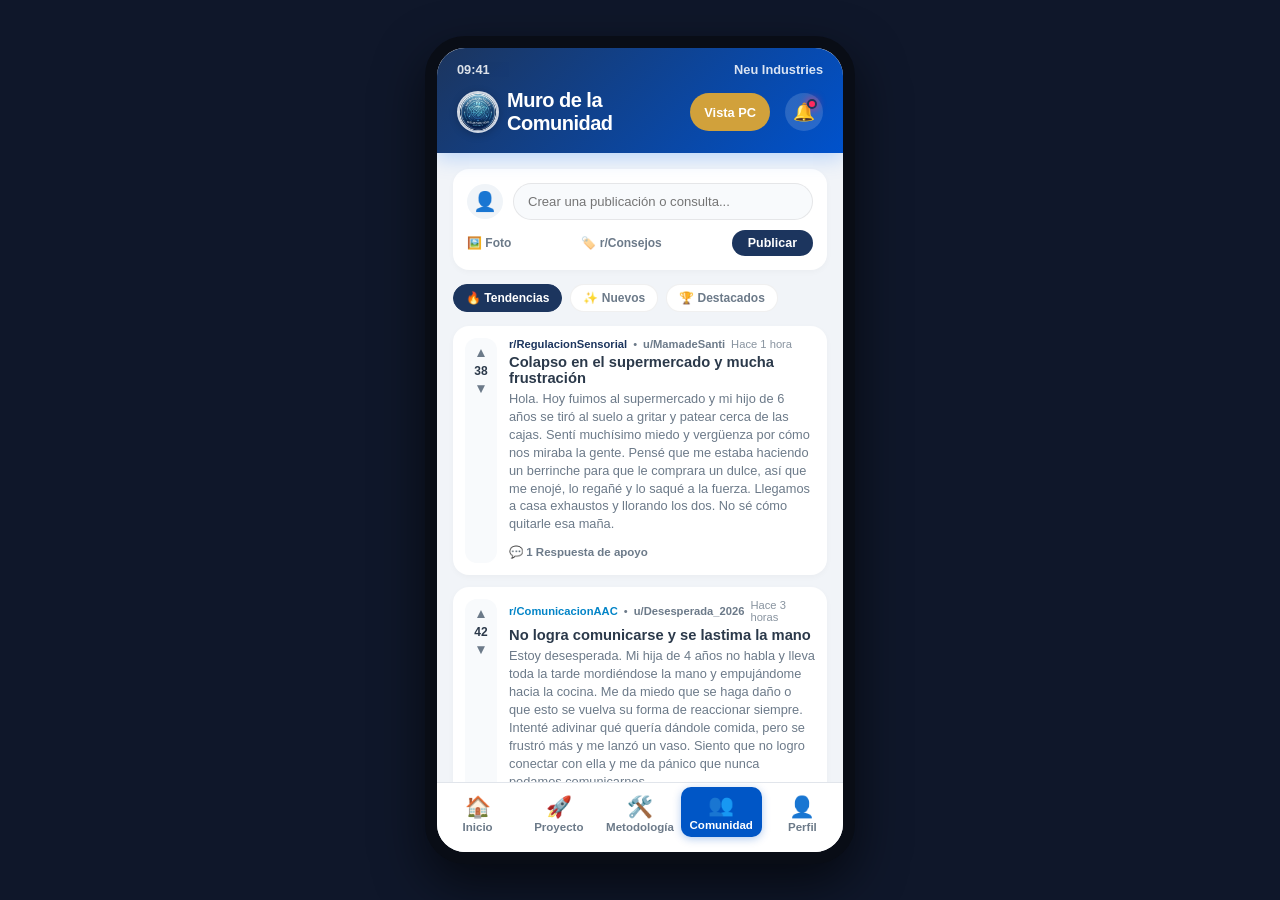
==== static/pages/comunidad.html @ de9096d6 "saved" ====
<!DOCTYPE html>
<html lang="es">

<head>
    <meta charset="UTF-8">
    <meta name="viewport" content="width=device-width, initial-scale=1.0, maximum-scale=1.0, user-scalable=no">
    <title>Comunidad de Apoyo</title>
    <link rel="stylesheet" href="../css/style.css">
</head>

<body>

    <div class="app-container">
        <!-- ENCABEZADO FIJO -->
        <header class="app-header">
            <div class="header-top">
                <span>09:41</span>
                <span>Neu Industries</span>
            </div>
            <div class="header-main">
                <div class="app-brand">
                    <img src="../images/image_4223f367.png" alt="Logo NeuroMundo" class="logo-app">
                    <h1>Muro de la Comunidad</h1>
                </div>
                <div class="app-right-brand">
                    <button class="view-toggle-btn" id="view-toggle" onclick="toggleViewMode()">
                        Vista PC
                    </button>
                    <div class="user-menu">
                        <!-- Checkbox oculto que guarda el estado (abierto/cerrado) -->
                        <input type="checkbox" id="notif-check" class="notif-checkbox">
                        <!-- El botón ahora es una etiqueta <label> que activa el checkbox al dar clic -->
                        <label for="notif-check" class="notification-btn" aria-label="Notificaciones">
                            🔔 <span class="badge"></span>
                        </label>
                        <div class="user-menu-dropdown">
                            <div class="menu-item">
                                <span>Sin notificaciones pendientes</span>
                            </div>
                        </div>
                    </div>
                </div>
            </div>
        </header>

        <!-- CONTENIDO PRINCIPAL -->
        <main class="app-content">

            <!-- CAJA PARA CREAR PUBLICACIÓN -->
            <div class="reddit-create-box">
                <div class="share-input-row">
                    <span class="user-avatar-small">👤</span>
                    <input type="text" id="reddit-post-input" placeholder="Crear una publicación o consulta...">
                </div>
                <div class="share-actions">
                    <button class="share-opt">🖼️ Foto</button>
                    <button class="share-opt">🏷️ r/Consejos</button>
                    <button class="publish-btn" onclick="crearPublicacionReddit()">Publicar</button>
                </div>
            </div>

            <!-- FILTROS DE FEED -->
            <div class="reddit-filter-bar">
                <button class="filter-btn active">🔥 Tendencias</button>
                <button class="filter-btn">✨ Nuevos</button>
                <button class="filter-btn">🏆 Destacados</button>
            </div>

            <!-- CONTENEDOR DE PUBLICACIONES -->
            <div id="posts-feed">

                <!-- ESCENARIO 1: Sobrecarga Sensorial en Público -->
                <article class="reddit-post-card">
                    <div class="vote-sidebar">
                        <button class="vote-btn upvote" onclick="votar(this, 1)">▲</button>
                        <span class="vote-count">38</span>
                        <button class="vote-btn downvote" onclick="votar(this, -1)">▼</button>
                    </div>
                    <div class="post-main-content">
                        <div class="post-header-meta">
                            <span class="community-tag">r/RegulacionSensorial</span>
                            <span class="meta-dot">•</span>
                            <span class="post-author">u/MamadeSanti</span>
                            <span class="post-time">Hace 1 hora</span>
                        </div>

                        <h3 class="reddit-post-title">Colapso en el supermercado y mucha frustración</h3>
                        <p class="reddit-post-body">Hola. Hoy fuimos al supermercado y mi hijo de 6 años se tiró al
                            suelo a gritar y patear cerca de las cajas. Sentí muchísimo miedo y vergüenza por cómo nos
                            miraba la gente. Pensé que me estaba haciendo un berrinche para que le comprara un dulce,
                            así que me enojé, lo regañé y lo saqué a la fuerza. Llegamos a casa exhaustos y llorando los
                            dos. No sé cómo quitarle esa maña.</p>

                        <details class="comments-dropdown">
                            <summary class="reddit-action-btn">
                                💬 <span class="comment-count">1</span> Respuesta de apoyo
                            </summary>
                            <div class="reddit-comments-thread">
                                <div class="comment-item">
                                    <strong>u/Carla_Apoyo:</strong> Uff, te entiendo perfectamente porque a mí me pasó
                                    exactamente lo mismo al principio y también sentí muchísima vergüenza, pero créeme
                                    que no es una maña ni un berrinche, sino que el pobre se saturó con tanta luz, ruido
                                    y gente. Lo que a mí me sirvió para que no me vuelva a pasar fue empezar a hacer
                                    compras cortas a horas donde no hay casi nadie y llevarlo siempre con sus audífonos
                                    para el ruido o su juguete favorito para distraerlo; pero si de verdad le da la
                                    crisis ahí mismo, lo mejor que puedes hacer es olvidarte de la gente que mira feo,
                                    no perder el control regañándolo porque en ese momento ni te escucha, y simplemente
                                    agarrarlo con amor, llevarlo al auto o a un sitio solo y quedarte a su lado
                                    abrazándolo o acompañándolo en silencio hasta que se le pase el colapso.
                                </div>
                                <div class="comment-input-box">
                                    <input type="text" placeholder="Escribe un comentario..."
                                        onkeypress="agregarComentario(event, this)">
                                </div>
                            </div>
                        </details>
                    </div>
                </article>

                <!-- ESCENARIO 2: Barreras de Comunicación y Autolesión -->
                <article class="reddit-post-card">
                    <div class="vote-sidebar">
                        <button class="vote-btn upvote" onclick="votar(this, 1)">▲</button>
                        <span class="vote-count">42</span>
                        <button class="vote-btn downvote" onclick="votar(this, -1)">▼</button>
                    </div>
                    <div class="post-main-content">
                        <div class="post-header-meta">
                            <span class="community-tag tag-preguntas">r/ComunicacionAAC</span>
                            <span class="meta-dot">•</span>
                            <span class="post-author">u/Desesperada_2026</span>
                            <span class="post-time">Hace 3 horas</span>
                        </div>

                        <h3 class="reddit-post-title">No logra comunicarse y se lastima la mano</h3>
                        <p class="reddit-post-body">Estoy desesperada. Mi hija de 4 años no habla y lleva toda la tarde
                            mordiéndose la mano y empujándome hacia la cocina. Me da miedo que se haga daño o que esto
                            se vuelva su forma de reaccionar siempre. Intenté adivinar qué quería dándole comida, pero
                            se frustró más y me lanzó un vaso. Siento que no logro conectar con ella y me da pánico que
                            nunca podamos comunicarnos.</p>

                        <details class="comments-dropdown">
                            <summary class="reddit-action-btn">
                                💬 <span class="comment-count">1</span> Respuesta de apoyo
                            </summary>
                            <div class="reddit-comments-thread">
                                <div class="comment-item">
                                    <strong>u/TerapiaOcupacional_Ana:</strong> Sé lo feo que se siente esa desesperación
                                    y ver que se lastima, pero piensa que ella solo está desesperada por no poder
                                    decirte algo tan simple como que tiene sed. A mí me salvó la vida pegar fotos de la
                                    comida, el agua y la leche en la puerta del refrigerador a la altura de mi hijo para
                                    prevenir esos momentos, y lo que te recomiendo hacer hoy que pase de nuevo es no
                                    ponerte a adivinar como loca, sino llevarla de la mano hasta donde están las fotos,
                                    guiarle suavemente el dedito para que toque la imagen del agua, dársela enseguida y
                                    decirle 'mira, agua', para que así vaya entendiendo que mostrándote la foto le vas a
                                    dar lo que necesita sin necesidad de morderse.
                                </div>
                                <div class="comment-input-box">
                                    <input type="text" placeholder="Escribe un comentario..."
                                        onkeypress="agregarComentario(event, this)">
                                </div>
                            </div>
                        </details>
                    </div>
                </article>

                <!-- ESCENARIO 3: Estimulación y Estigmatización (Stimming) -->
                <article class="reddit-post-card">
                    <div class="vote-sidebar">
                        <button class="vote-btn upvote" onclick="votar(this, 1)">▲</button>
                        <span class="vote-count">29</span>
                        <button class="vote-btn downvote" onclick="votar(this, -1)">▼</button>
                    </div>
                    <div class="post-main-content">
                        <div class="post-header-meta">
                            <span class="community-tag">r/EspaciosSeguros</span>
                            <span class="meta-dot">•</span>
                            <span class="post-author">u/PapaDeMateo</span>
                            <span class="post-time">Hace 5 horas</span>
                        </div>

                        <h3 class="reddit-post-title">Aleteo en la sala de espera del doctor</h3>
                        <p class="reddit-post-body">Le tocó vacuna a mi hijo de 5 años. En la sala de espera empezó a
                            caminar en círculos y a aletear muy fuerte con las manos. Me dio miedo que la gente pensara
                            que está mal o que se saliera de control, así que le agarré las manos con fuerza y le dije
                            que se quedara quieto. Se puso rígido, empezó a llorar desconsoladamente y no dejamos que el
                            doctor lo revisara. ¿Cómo le quito esos movimientos tan raros?</p>

                        <details class="comments-dropdown">
                            <summary class="reddit-action-btn">
                                💬 <span class="comment-count">1</span> Respuesta de apoyo
                            </summary>
                            <div class="reddit-comments-thread">
                                <div class="comment-item">
                                    <strong>u/Lorena_Neurologia:</strong> Te entiendo el susto y la pena con los demás,
                                    pero agarrarle las manos es lo peor que podemos hacer porque ese aleteo es su forma
                                    de sacar todo el estrés y el miedo que siente de estar ahí. Lo que me enseñaron a mí
                                    para prevenir ese pánico antes de salir de casa es dibujarle en una hojita la
                                    secuencia de lo que va a pasar, tipo el auto, la sala de espera, el doctor y luego
                                    la casa, para que él ya sepa qué viene y no esté tan asustado; y ya estando en la
                                    sala de espera, de verdad no le frenes las manos ni te preocupes por lo que piense
                                    la gente, déjalo aletear tranquilo porque así es como su propio cuerpo se calma solo
                                    para poder entrar con el doctor.
                                </div>
                                <div class="comment-input-box">
                                    <input type="text" placeholder="Escribe un comentario..."
                                        onkeypress="agregarComentario(event, this)">
                                </div>
                            </div>
                        </details>
                    </div>
                </article>

                <!-- ESCENARIO 4: Selectividad Alimentaria -->
                <article class="reddit-post-card">
                    <div class="vote-sidebar">
                        <button class="vote-btn upvote" onclick="votar(this, 1)">▲</button>
                        <span class="vote-count">51</span>
                        <button class="vote-btn downvote" onclick="votar(this, -1)">▼</button>
                    </div>
                    <div class="post-main-content">
                        <div class="post-header-meta">
                            <span class="community-tag">r/LogrosDiarios</span>
                            <span class="meta-dot">•</span>
                            <span class="post-author">u/NutriConsejosMama</span>
                            <span class="post-time">Hace 8 horas</span>
                        </div>

                        <h3 class="reddit-post-title">¡Un mes jugando con la comida y hay avances!</h3>
                        <p class="reddit-post-body">Hola a todos. Les cuento mi caso por si a alguien le sirve. Mi hijo
                            tiene 8 años y su alimentación es súper limitada. Come pan, fideos, yogurt y manzana. Si
                            intento darle algo nuevo hace arcadas y no hay caso. La nutricionista nos recomendó no
                            forzarlo y trabajar primero la parte sensorial. Empezamos a 'jugar' con la comida sin
                            presión: tocar fideos crudos, oler verduras, pintar con yogurt. La idea era que se
                            familiarizara. Llevamos un mes así. Ayer por primera vez probó una papa frita solo. No come
                            variado aún, pero al menos ya no hay llanto en la mesa. Para nosotros eso ya es un avance
                            enorme.</p>

                        <details class="comments-dropdown">
                            <summary class="reddit-action-btn">
                                💬 <span class="comment-count">1</span> Respuesta de apoyo
                            </summary>
                            <div class="reddit-comments-thread">
                                <div class="comment-item">
                                    <strong>u/Sofia_R:</strong> Leí tu comentario y se me ocurrió intentar lo mismo con
                                    mi hija. Llevamos 2 semanas haciendo la parte sensorial sin obligarla a comer y nos
                                    ha funcionado bastante bien. Todavía no come de todo, pero ya no hay tanto rechazo
                                    ni llanto en la mesa. Gracias por el dato, de verdad ayuda saber que no somos los
                                    únicos.
                                </div>
                                <div class="comment-input-box">
                                    <input type="text" placeholder="Escribe un comentario..."
                                        onkeypress="agregarComentario(event, this)">
                                </div>
                            </div>
                        </details>
                    </div>
                </article>

                <!-- ESCENARIO 5: Sueño y Rutinas -->
                <article class="reddit-post-card">
                    <div class="vote-sidebar">
                        <button class="vote-btn upvote" onclick="votar(this, 1)">▲</button>
                        <span class="vote-count">33</span>
                        <button class="vote-btn downvote" onclick="votar(this, -1)">▼</button>
                    </div>
                    <div class="post-main-content">
                        <div class="post-header-meta">
                            <span class="community-tag tag-preguntas">r/RutinasYSueño</span>
                            <span class="meta-dot">•</span>
                            <span class="post-author">u/PapaAgotado</span>
                            <span class="post-time">Hace 12 horas</span>
                        </div>

                        <h3 class="reddit-post-title">¿A alguien le volvió a fallar el reloj de luz?</h3>
                        <p class="reddit-post-body">Hola a todos. Les cuento porque ya no sabía qué hacer. Mi hijo de 4
                            años se despertaba entre 3 y 4am todos los días con mucha energía y no se dormía más hasta
                            las 7. Yo estaba agotada. Fuimos al neurólogo y nos recomendó rutina fija: baño, cuento y
                            luz baja siempre a la misma hora. Nada de pantallas 1 hora antes. Además compramos una luz
                            nocturna con reloj que cambia de color cuando ya se puede levantar. Llevamos 3 semanas y nos
                            ha funcionado bastante bien. Ahora se despierta 1 o 2 veces por semana en vez de todos los
                            días. Quería preguntarles, ¿a alguien más le funcionó esto por un tiempo y después volvió a
                            despertarse? Me da miedo que cuando le deje de funcionar no sepa qué más hacer.</p>

                        <details class="comments-dropdown">
                            <summary class="reddit-action-btn">
                                💬 <span class="comment-count">1</span> Respuesta de apoyo
                            </summary>
                            <div class="reddit-comments-thread">
                                <div class="comment-item">
                                    <strong>u/Valeria_G:</strong> Te entiendo, pasamos por lo mismo con mi hijo de 5. La
                                    rutina y la luz del reloj nos ayudaron harto las primeras semanas, pero después
                                    volvió a despertarse. Lo que nos sirvió fue agregar una siesta corta en el día y
                                    quitarle cualquier jugo o chocolate después de las 5pm. No es perfecto, hay noches
                                    que igual se despierta, pero bajó mucho. Ánimo, es de prueba y error. Si quieres te
                                    paso el modelo de luz que usamos nosotros.
                                </div>
                                <div class="comment-input-box">
                                    <input type="text" placeholder="Escribe un comentario..."
                                        onkeypress="agregarComentario(event, this)">
                                </div>
                            </div>
                        </details>
                    </div>
                </article>

                <!-- ESCENARIO 6: Transición de Pantallas -->
                <article class="reddit-post-card">
                    <div class="vote-sidebar">
                        <button class="vote-btn upvote" onclick="votar(this, 1)">▲</button>
                        <span class="vote-count">64</span>
                        <button class="vote-btn downvote" onclick="votar(this, -1)">▼</button>
                    </div>
                    <div class="post-main-content">
                        <div class="post-header-meta">
                            <span class="community-tag">r/Consejos</span>
                            <span class="meta-dot">•</span>
                            <span class="post-author">u/Beatriz_Familia</span>
                            <span class="post-time">Hace 1 día</span>
                        </div>

                        <h3 class="reddit-post-title">Manejo de la tablet sin llegar al berrinche</h3>
                        <p class="reddit-post-body">Les comparto algo que nos pasaba en casa. Mi hijo de 7 años se
                            obsesiona con la tablet. Cuando teníamos que quitársela para cenar o dormir eran gritos y
                            mucho enojo. Yo terminaba cediendo para evitar la pelea. La psicóloga nos dijo que el
                            problema era quitarla de golpe. Ahora usamos avisos y un horario. 20 min antes le digo 'ya
                            te quedan 20 min', luego '10 min' y pongo un reloj. Cuando suena le damos 2 opciones:
                            '¿guardas tú la tablet o la guardo yo?'. No es perfecto. Hay días que igual le cuesta
                            soltarla. Pero los berrinches bajaron bastante. Siento que al darle un poco de control y
                            avisarle antes, entiende mejor que no es un castigo.</p>

                        <details class="comments-dropdown">
                            <summary class="reddit-action-btn">
                                💬 <span class="comment-count">1</span> Respuesta de apoyo
                            </summary>
                            <div class="reddit-comments-thread">
                                <div class="comment-item">
                                    <strong>u/Mariana_Chile:</strong> Gracias por compartir esto. Me hizo sentir tan
                                    acompañada. Pensé que solo me pasaba a mí y que era mala mamá por ceder. Saber que a
                                    otros también les cuesta me alivia un montón no estar sola en esto.
                                </div>
                                <div class="comment-input-box">
                                    <input type="text" placeholder="Escribe un comentario..."
                                        onkeypress="agregarComentario(event, this)">
                                </div>
                            </div>
                        </details>
                    </div>
                </article>

            </div>

            <div class="scroll-spacing"></div>
        </main>

        <!-- NAVEGACIÓN -->
        <nav class="app-nav">
            <a href="../../index.html" class="nav-item">
                <span class="nav-icon">🏠</span>
                <span class="nav-label">Inicio</span>
            </a>
            <a href="proyecto.html" class="nav-item">
                <span class="nav-icon">🚀</span>
                <span class="nav-label">Proyecto</span>
            </a>
            <a href="metodologia.html" class="nav-item">
                <span class="nav-icon">🛠️</span>
                <span class="nav-label">Metodología</span>
            </a>
            <a href="comunidad.html" class="nav-item active">
                <span class="nav-icon">👥</span>
                <span class="nav-label">Comunidad</span>
            </a>
            <a href="usuario.html" class="nav-item">
                <span class="nav-icon">👤</span>
                <span class="nav-label">Perfil</span>
            </a>
        </nav>
    </div>

    <script src="../js/script.js"></script>
</body>

</html>
---- static/css/style.css ----
/* Paleta de Colores Extraída de la Imagen */
:root {
    --bg-dark-blue: #1c355e;
    --bg-strip-gray: #7d91a9;
    --accent-yellow: #d1a13b;
    --app-background: #f1f4f8;
    --card-background: #ffffff;
    --text-main: #2b394a;
    --text-muted: #6c7a89;
    --success-green: #4caf50;
}

/* Configuraciones de Reseteo Móvil */
* {
    margin: 0;
    padding: 0;
    box-sizing: border-box;
}

body {
    font-family: -apple-system, BlinkMacSystemFont, "Segoe UI", Roboto, Helvetica, Arial, sans-serif;
    background-color: #2c3e50; /* Fondo exterior emulando un escritorio */
    color: var(--text-main);
    display: flex;
    justify-content: center;
    align-items: center;
    min-height: 100vh;
}

/* Contenedor del Teléfono Inteligente */
.app-container {
    width: 100%;
    max-width: 430px; /* Ancho estándar de un smartphone moderno */
    height: 92vh;
    max-height: 932px;
    background-color: var(--app-background);
    border-radius: 40px;
    box-shadow: 0 20px 40px rgba(0, 0, 0, 0.4);
    border: 12px solid #111111; /* Borde físico del teléfono */
    position: relative;
    overflow: hidden;
    display: flex;
    flex-direction: column;
}

/* Adaptación completa para pantallas móviles reales si se compila directamente */
@media (max-width: 480px) {
    body {
        background-color: var(--app-background);
    }
    .app-container {
        width: 100vw;
        height: 100vh;
        max-height: 100vh;
        border-radius: 0;
        border: none;
    }
}

/* Encabezado Superior Fijo */
.app-header {
    background-color: var(--bg-dark-blue);
    color: white;
    padding: 12px 20px 16px 20px;
    flex-shrink: 0;
    z-index: 10;
}

.header-top {
    display: flex;
    justify-content: space-between;
    font-size: 0.8rem;
    font-weight: 600;
    margin-bottom: 12px;
    opacity: 0.8;
}

.header-main {
    display: flex;
    justify-content: space-between;
    align-items: center;
    width: 100%;
}

.app-brand {
    display: flex;
    align-items: center;
    gap: 8px;
}

.app-right-brand {
    display: flex;
    justify-content: flex-end;
    flex-direction: row;
    gap: 15px;
    width: 100%;
}

.app-logo {
    font-size: 1.5rem;
}

.app-brand h1 {
    font-size: 1.25rem;
    font-weight: 700;
    letter-spacing: -0.5px;
}

.notification-btn {
    background: rgba(255, 255, 255, 0.15);
    border: none;
    width: 38px;
    height: 38px;
    border-radius: 50%;
    cursor: pointer;
    font-size: 1.1rem;
    position: relative;
    display: flex;
    align-items: center;
    justify-content: center;
}

/* Contenedor principal alineado con Flexbox */
.user-menu {
    position: relative;
    display: inline-flex;
    align-items: center;
}

/* Ocultamos la casilla de verificación */
.notif-checkbox {
    display: none;
}

/* Estilo del botón interactivo */
.notification-btn {
    cursor: pointer;
    display: inline-flex;
    align-items: center;
}

/* Menú desplegable oculto por defecto */
.user-menu .user-menu-dropdown {
    display: none;
    position: absolute;
    right: 0;
    top: 100%;
    width: 220px;
    background-color: var(--card-background, #1e1e1e);
    border: 1px solid rgba(255, 255, 255, 0.1);
    border-radius: 8px;
    padding: 12px;
    box-shadow: 0 4px 12px rgba(0, 0, 0, 0.3);
    z-index: 100;
}

/* AL DAR CLIC: Flexbox activa el desplegable */
.notif-checkbox:checked ~ .user-menu-dropdown {
    display: flex;
    justify-content: center;
    align-items: center;
}

/* Texto alineado dentro del menú */
.user-menu-dropdown .menu-item {
    display: flex;
    justify-content: center;
    align-items: center;
    font-size: 0.85rem;
    color: var(--text-main, #ffffff);
}

.badge {
    position: absolute;
    top: 8px;
    right: 8px;
    width: 8px;
    height: 8px;
    background-color: #ff3b30;
    border-radius: 50%;
}

/* Área Scrolleable de la Aplicación */
.app-content {
    flex-grow: 1;
    overflow-y: auto;
    padding: 16px;
    -webkit-overflow-scrolling: touch;
}

/* Tarjeta Principal Tipo Imagen */
.welcome-card {
    background-color: var(--bg-dark-blue);
    background-image: linear-gradient(135deg, #1c355e 0%, #294b82 100%);
    border-radius: 20px;
    padding: 24px 16px;
    text-align: center;
    position: relative;
    overflow: hidden;
    margin-bottom: 20px;
    box-shadow: 0 4px 12px rgba(28, 53, 94, 0.15);
}

.welcome-card::before {
    position: absolute;
    font-size: 5rem;
    opacity: 0.1;
    top: -20px;
    left: -10px;
}

.welcome-title {
    color: var(--accent-yellow);
    font-size: 1.2rem;
    font-weight: 800;
    margin-bottom: 6px;
    line-height: 1.3;
}

.welcome-subtitle {
    color: white;
    font-size: 0.75rem;
    font-weight: 600;
    letter-spacing: 0.5px;
    opacity: 0.9;
    margin-bottom: 16px;
}

/* Burbuja de Diálogo */
.speech-bubble {
    background-color: white;
    color: var(--bg-dark-blue);
    font-size: 0.8rem;
    font-weight: 700;
    padding: 10px 16px;
    border-radius: 20px;
    display: inline-block;
    box-shadow: 0 4px 8px rgba(0,0,0,0.1);
}

/* Barra de Búsqueda */
.search-section {
    margin-bottom: 20px;
}

.search-box {
    background-color: var(--card-background);
    display: flex;
    align-items: center;
    padding: 12px 16px;
    border-radius: 14px;
    box-shadow: 0 2px 6px rgba(0,0,0,0.03);
}

.search-icon {
    font-size: 1rem;
    margin-right: 10px;
    color: var(--text-muted);
}

.search-box input {
    border: none;
    outline: none;
    background: transparent;
    width: 100%;
    font-size: 0.95rem;
    color: var(--text-main);
}

/* Títulos de Módulos */
.block-title {
    font-size: 1.05rem;
    font-weight: 700;
    color: var(--bg-dark-blue);
    margin-bottom: 12px;
}

/* Sección Categorías Horizontal */
.categories-section {
    margin-bottom: 20px;
}

.categories-scroll {
    display: flex;
    gap: 12px;
    overflow-x: auto;
    padding-bottom: 8px;
    scrollbar-width: none;
}

.categories-scroll::-webkit-scrollbar {
    display: none;
}

.category-item {
    padding: 10px 16px;
    border-radius: 30px;
    display: flex;
    align-items: center;
    gap: 8px;
    white-space: nowrap;
    box-shadow: 0 2px 6px rgba(0,0,0,0.03);
    cursor: pointer;
    transition: all 0.2s ease;
    border: none;
    outline: none;
}

.category-item.active {
    background-color: var(--accent-yellow);
    color: var(--bg-dark-blue);
    font-weight: 600;
}

.cat-icon {
    font-size: 1.1rem;
}

.cat-name {
    font-size: 0.85rem;
}

/* Listado de Herramientas Diarias */
.tools-section {
    margin-bottom: 24px;
}

.tool-card {
    background-color: var(--card-background);
    border-radius: 16px;
    padding: 14px;
    display: flex;
    align-items: center;
    gap: 14px;
    margin-bottom: 10px;
    box-shadow: 0 2px 6px rgba(0,0,0,0.03);
}

.tool-icon {
    width: 46px;
    height: 46px;
    border-radius: 12px;
    display: flex;
    align-items: center;
    justify-content: center;
    font-size: 1.3rem;
    flex-shrink: 0;
}

.bg-blue { background-color: #e6f0fa; }
.bg-yellow { background-color: #fdf6e2; }
.bg-green { background-color: #e8f5e9; }

.tool-info {
    flex-grow: 1;
}

.tool-info h4 {
    font-size: 0.95rem;
    font-weight: 600;
    margin-bottom: 2px;
}

.tool-info p {
    font-size: 0.78rem;
    color: var(--text-muted);
    line-height: 1.3;
}

.arrow-right {
    color: var(--bg-strip-gray);
    font-size: 0.9rem;
}

/* Sección de Artículos/Feed */
.articles-section {
    margin-bottom: 20px;
}

.section-header-flex {
    display: flex;
    justify-content: space-between;
    align-items: center;
    margin-bottom: 12px;
}

.see-all {
    font-size: 0.85rem;
    font-weight: 600;
    color: var(--bg-strip-gray);
    text-decoration: none;
}

.feed-card {
    background-color: var(--card-background);
    border-radius: 16px;
    padding: 16px;
    margin-bottom: 12px;
    box-shadow: 0 2px 6px rgba(0,0,0,0.03);
    border-left: 4px solid var(--bg-strip-gray);
}

.feed-tag {
    display: inline-block;
    font-size: 0.7rem;
    font-weight: 700;
    padding: 4px 8px;
    border-radius: 6px;
    margin-bottom: 8px;
    text-transform: uppercase;
}

.tag-crisis { background-color: #ffebee; color: #c62828; }
.tag-juego { background-color: #e8f5e9; color: #2e7d32; }
.tag-comunidad { background-color: #e3f2fd; color: #1565c0; }

.feed-body h4 {
    font-size: 1rem;
    font-weight: 700;
    margin-bottom: 6px;
    line-height: 1.3;
}

.feed-body p {
    font-size: 0.85rem;
    color: var(--text-muted);
    line-height: 1.4;
    margin-bottom: 12px;
}

.feed-footer {
    display: flex;
    justify-content: space-between;
    font-size: 0.75rem;
    color: var(--text-muted);
    border-top: 1px solid #f1f4f8;
    padding-top: 8px;
}

/* Banner de Comunidad */
.community-banner {
    background-color: var(--bg-strip-gray);
    border-radius: 18px;
    padding: 20px;
    color: white;
    text-align: center;
    box-shadow: 0 4px 10px rgba(125, 145, 169, 0.2);
}

.community-content h4 {
    font-size: 1.1rem;
    font-weight: 700;
    margin-bottom: 6px;
}

.community-content p {
    font-size: 0.85rem;
    margin-bottom: 14px;
    opacity: 0.9;
}

.community-btn {
    background-color: var(--bg-dark-blue);
    color: white;
    border: none;
    padding: 10px 20px;
    border-radius: 10px;
    font-weight: 600;
    font-size: 0.85rem;
    cursor: pointer;
    width: 100%;
}

.scroll-spacing {
    height: 70px; /* Previene el solapamiento con la barra inferior fija */
}

/* Barra de Navegación Inferior Fija (Mobile Nav) */
.app-nav {
    position: absolute;
    bottom: 0;
    left: 0;
    right: 0;
    height: 68px;
    background-color: var(--card-background);
    border-top: 1px solid #e1e5eb;
    display: flex;
    justify-content: space-around;
    align-items: center;
    padding-bottom: 10px; /* Espacio estético simulando barra de gestos de iOS */
    z-index: 20;
}

/* Contenedor de la barra inferior en móvil */
.bottom-nav {
    display: flex;
    justify-content: space-around;
    align-items: center;
    background-color: #ffffff;
    padding: 8px 6px;
    border-radius: 0 0 24px 24px; /* Adapta los bordes al marco del teléfono */
    overflow: hidden;             /* Evita que cualquier botón se salga */
    box-sizing: border-box;
    width: 100%;
}

/* Estado normal de los botones */
.nav-item {
    display: flex;
    flex-direction: column;
    align-items: center;
    justify-content: center;
    flex: 1;                      /* Reparte el espacio por igual sin empujar hacia afuera */
    padding: 6px 4px;
    border-radius: 12px;
    color: #4a5568;
    text-decoration: none;
    font-size: 0.7rem;
    box-sizing: border-box;
}

/* ESTADO ACTIVO (.active): Ajustado para quedarse DENTRO del contenedor */
.nav-item.active {
    background-color: #0056c6;
    color: #ffffff !important;
    border-radius: 10px;          /* Un borde redondeado más ajustado */
    padding: 6px 4px;             /* Mantiene el mismo alto que los demás para no salirse */
    margin: 0;                    /* Elimina márgenes que lo desplacen */
    box-shadow: 0 2px 8px rgba(0, 86, 198, 0.3);
}

/* Ajuste del texto e ícono dentro del activo */
.nav-item.active .icon,
.nav-item.active .text,
.nav-item.active span {
    color: #ffffff !important;
}

.nav-icon {
    font-size: 1.3rem;
    margin-bottom: 2px;
}

.nav-label {
    font-size: 0.7rem;
    font-weight: 500;
}


/* ==========================================================================
   PROYECTO: ESPACIO AMIGABLE / ACCESIBILIDAD COGNITIVA
   PARTE 5: MÓDULOS DE AUTONOMÍA, REGULACIÓN Y RECURSOS
   ESTILO: MODO APP / VISTA MÓVIL
   ========================================================================== */

* {
    margin: 0;
    padding: 0;
    box-sizing: border-box;
}

body {
    background-color: var(--bg-app);
    font-family: 'Segoe UI', system-ui, -apple-system, sans-serif;
    color: var(--texto-principal);
    display: flex;
    justify-content: center;
    padding: 20px 0;
}

/* --- CONTENEDOR ENTORNO MÓVIL (MODO APP) --- */
.marco-dispositivo-movil {
    width: 100%;
    max-width: 420px;
    background-color: var(--bg-app);
    border-radius: 24px;
    box-shadow: 0 10px 30px rgba(0, 0, 0, 0.1);
    overflow: hidden;
    border: 1px solid var(--borde-suave);
    display: flex;
    flex-direction: column;
}

/* --- ENCABEZADO DE APP --- */
.cabecera-app {
    background-color: var(--azul-amigable);
    color: #ffffff;
    padding: 20px;
    text-align: center;
}

.titulo-app {
    font-size: 1.25rem;
    font-weight: 700;
}

.subtitulo-app {
    font-size: 0.85rem;
    opacity: 0.85;
    margin-top: 4px;
}

/* --- SECCIÓN MULTIMEDIA / VÍDEOS --- */
.bloque-multimedia-app {
    background-color: #0f172a;
    padding: 16px;
    color: #ffffff;
}

.titulo-seccion-oscura {
    font-size: 0.95rem;
    font-weight: 600;
    margin-bottom: 12px;
    text-transform: uppercase;
    letter-spacing: 0.5px;
    color: #94a3b8;
}

.carrusel-videos-movil {
    display: flex;
    flex-direction: column;
    gap: 16px;
}

.tarjeta-video-app {
    background-color: #1e293b;
    border-radius: 12px;
    padding: 10px;
}

.reproductor-movil {
    width: 100%;
    border-radius: 8px;
    background-color: #000;
}

.info-video-app {
    margin-top: 8px;
}

.titulo-video-app {
    font-size: 0.9rem;
    font-weight: 600;
    color: #fff;
}

.desc-video-app {
    font-size: 0.78rem;
    color: #cbd5e1;
    margin-top: 2px;
}

.cuerpo-app {
    padding: 16px;
    display: flex;
    flex-direction: column;
    gap: 20px;
}

.seccion-app-bloque {
    display: flex;
    flex-direction: column;
    gap: 12px;
}

.titulo-bloque-app {
    font-size: 1.05rem;
    font-weight: 700;
    color: var(--azul-amigable);
}

.panel-control-movil {
    background-color: var(--bg-tarjeta);
    border-radius: 14px;
    padding: 14px;
    border: 1px solid var(--borde-suave);
    display: flex;
    flex-direction: column;
    gap: 10px;
}

.imagen-panel-movil {
    width: 100%;
    border-radius: 8px;
    object-fit: cover;
}

.texto-panel-movil {
    font-size: 0.85rem;
    color: var(--texto-secundario);
    line-height: 1.4;
}

.lista-modulos-autonomia {
    display: flex;
    flex-direction: column;
    gap: 12px;
}

.tarjeta-modulo-app {
    background-color: var(--bg-tarjeta);
    border-radius: 14px;
    padding: 14px;
    border: 1px solid var(--borde-suave);
    display: flex;
    flex-direction: column;
    gap: 8px;
}

.tarjeta-modulo-app.pictogramas { border-left: 5px solid var(--azul-amigable); }
.tarjeta-modulo-app.regulacion { border-left: 5px solid var(--verde-calma); }
.tarjeta-modulo-app.agenda { border-left: 5px solid #0284c7; }
.tarjeta-modulo-app.alertas { border-left: 5px solid var(--dorado-alerta); }

.encabezado-tarjeta-app {
    display: flex;
    align-items: center;
    gap: 10px;
}

.icono-app-small {
    width: 32px;
    height: 32px;
    object-fit: contain;
}

.titulo-tarjeta-app {
    font-size: 0.95rem;
    font-weight: 700;
    color: var(--texto-principal);
}

.desc-tarjeta-app {
    font-size: 0.82rem;
    color: var(--texto-secundario);
    line-height: 1.35;
}

.acciones-app-fila {
    display: flex;
    gap: 10px;
    margin-top: 4px;
}

.boton-app-primario {
    background-color: var(--azul-amigable);
    color: #ffffff;
    border: none;
    padding: 8px 14px;
    font-size: 0.8rem;
    font-weight: 600;
    border-radius: 6px;
    cursor: pointer;
}

.enlace-app-secundario {
    color: var(--azul-amigable);
    font-size: 0.8rem;
    font-weight: 600;
    text-decoration: none;
    align-self: center;
}

.grilla-recursos-movil {
    display: flex;
    flex-direction: column;
    gap: 10px;
}

.item-recurso-movil {
    background-color: var(--bg-tarjeta);
    border-radius: 10px;
    padding: 12px;
    border: 1px solid var(--borde-suave);
}

.titulo-recurso-movil {
    font-size: 0.88rem;
    font-weight: 700;
    color: var(--texto-principal);
}

.desc-recurso-movil {
    font-size: 0.8rem;
    color: var(--texto-secundario);
    margin: 4px 0 8px 0;
}

.captura-recurso-movil {
    width: 100%;
    border-radius: 6px;
}

.barra-navegacion-inferior {
    background-color: #ffffff;
    border-top: 1px solid var(--borde-suave);
    display: flex;
    justify-content: space-around;
    padding: 10px 0;
    position: sticky;
    bottom: 0;
}

.item-nav-app {
    font-size: 0.75rem;
    color: var(--texto-secundario);
    text-decoration: none;
    font-weight: 600;
}

.item-nav-app.activo {
    color: var(--azul-amigable);
}

/* ==========================================================================
   PALETA DE COLORES VIBRANTES (INSPIRADA EN LA ORIGINAL)
   ========================================================================== */
:root {
    /* Colores base y fondos */
    --bg-dark-blue: #1c355e;        /* Azul marino corporativo base */
    --bg-strip-gray: #7d91a9;       /* Gris pizarra para fondos secundarios */
    --app-background: #f1f4f8;      /* Gris claro para fondo de app */
    --card-background: #ffffff;     /* Blanco limpio para tarjetas */
    
    /* Textos */
    --text-main: #2b394a;
    --text-muted: #6c7a89;
    
    /* ACENTOS NEÓN / LLAMATIVOS (Versiones intensificadas de la paleta) */
    --accent-yellow-vibrant: #ffd000; /* Amarillo eléctrico de alto impacto */
    --blue-electric: #0070ff;         /* Azul brillante para elementos activos */
    --success-green-vibrant: #00e676;/* Verde neón radiante para estados/éxito */
    --danger-red-vibrant: #ff2a5f;   /* Rojo vibrante para alertas/badges */
    
    /* Gradientes llamativos manteniendo la coherencia cromática */
    --gradiente-blue-vibrant: linear-gradient(135deg, #1c355e 0%, #0052cc 100%);
    --gradiente-card-hero: linear-gradient(135deg, #0d2142 0%, #1c355e 60%, #0070ff 100%);
    --gradiente-banner: linear-gradient(135deg, #475569 0%, #1e293b 100%);
}

/* CONFIGURACIONES DE RESETEO MÓVIL */
* {
    margin: 0;
    padding: 0;
    box-sizing: border-box;
    -webkit-tap-highlight-color: transparent;
}

body {
    font-family: -apple-system, BlinkMacSystemFont, "Segoe UI", Roboto, Helvetica, Arial, sans-serif;
    background-color: #0f172a; /* Fondo exterior emulando un escritorio */
    color: var(--text-main);
    display: flex;
    justify-content: center;
    align-items: center;
    min-height: 100vh;
}

/* CONTENEDOR DEL TELÉFONO INTELIGENTE */
.app-container {
    width: 100%;
    max-width: 430px;
    height: 92vh;
    max-height: 932px;
    background-color: var(--app-background);
    border-radius: 40px;
    box-shadow: 0 20px 50px rgba(0, 0, 0, 0.6);
    border: 12px solid #090d16;
    position: relative;
    overflow: hidden;
    display: flex;
    flex-direction: column;
}

@media (max-width: 480px) {
    body {
        background-color: var(--app-background);
    }
    .app-container {
        width: 100vw;
        height: 100vh;
        max-height: 100vh;
        border-radius: 0;
        border: none;
    }
}

/* ENCABEZADO SUPERIOR FIJO */
.app-header {
    background: var(--gradiente-blue-vibrant);
    color: white;
    padding: 14px 20px 18px 20px;
    flex-shrink: 0;
    z-index: 10;
    box-shadow: 0 4px 20px rgba(0, 112, 255, 0.25);
}

.header-top {
    display: flex;
    justify-content: space-between;
    font-size: 0.8rem;
    font-weight: 600;
    margin-bottom: 12px;
    opacity: 0.85;
}

.header-main {
    display: flex;
    justify-content: space-between;
    align-items: center;
}

.app-brand {
    display: flex;
    align-items: center;
    gap: 8px;
}

.app-logo {
    font-size: 1.5rem;
}

.app-brand h1 {
    font-size: 1.25rem;
    font-weight: 800;
    letter-spacing: -0.5px;
}

.notification-btn {
    background: rgba(255, 255, 255, 0.15);
    border: none;
    width: 38px;
    height: 38px;
    border-radius: 50%;
    cursor: pointer;
    font-size: 1.1rem;
    position: relative;
    display: flex;
    align-items: center;
    justify-content: center;
    transition: transform 0.2s ease;
}

.notification-btn:active {
    transform: scale(0.92);
}

.badge {
    position: absolute;
    top: 6px;
    right: 6px;
    width: 10px;
    height: 10px;
    background-color: var(--danger-red-vibrant);
    border: 2px solid var(--bg-dark-blue);
    border-radius: 50%;
    box-shadow: 0 0 8px var(--danger-red-vibrant); /* Resplandor */
}

/* ÁREA SCROLLEABLE DE LA APLICACIÓN */
.app-content {
    flex-grow: 1;
    overflow-y: auto;
    padding: 16px;
    -webkit-overflow-scrolling: touch;
}

/* TARJETA PRINCIPAL DESTACADA */
.welcome-card {
    background: var(--gradiente-card-hero);
    border-radius: 20px;
    padding: 24px 16px;
    text-align: center;
    position: relative;
    overflow: hidden;
    margin-bottom: 20px;
    box-shadow: 0 8px 25px rgba(0, 112, 255, 0.3);
    border: 1px solid rgba(255, 255, 255, 0.1);
}

.welcome-card::before {
    position: absolute;
    font-size: 5.5rem;
    opacity: 0.15;
    top: -20px;
    left: -10px;
}

.welcome-title {
    color: var(--accent-yellow-vibrant);
    font-size: 1.3rem;
    font-weight: 900;
    margin-bottom: 6px;
    line-height: 1.3;
    text-shadow: 0 2px 10px rgba(255, 208, 0, 0.4); /* Brillo activo */
}

.welcome-subtitle {
    color: white;
    font-size: 0.78rem;
    font-weight: 600;
    letter-spacing: 0.5px;
    opacity: 0.95;
    margin-bottom: 16px;
}

/* BURBUJA DE DIÁLOGO */
.speech-bubble {
    background-color: #ffffff;
    color: var(--bg-dark-blue);
    font-size: 0.82rem;
    font-weight: 800;
    padding: 10px 18px;
    border-radius: 20px;
    display: inline-block;
    box-shadow: 0 4px 15px rgba(0, 0, 0, 0.2);
}

/* BARRA DE BÚSQUEDA */
.search-section {
    margin-bottom: 20px;
}

.search-box {
    background-color: var(--card-background);
    display: flex;
    align-items: center;
    padding: 12px 16px;
    border-radius: 14px;
    box-shadow: 0 4px 12px rgba(0, 0, 0, 0.05);
    border: 2px solid transparent;
    transition: all 0.2s ease;
}

.search-box:focus-within {
    border-color: var(--blue-electric);
    box-shadow: 0 4px 15px rgba(0, 112, 255, 0.2);
}

.search-icon {
    font-size: 1rem;
    margin-right: 10px;
    color: var(--text-muted);
}

.search-box input {
    border: none;
    outline: none;
    background: transparent;
    width: 100%;
    font-size: 0.95rem;
    color: var(--text-main);
    font-weight: 500;
}

/* TÍTULOS DE MÓDULOS */
.block-title {
    font-size: 1.05rem;
    font-weight: 800;
    color: var(--bg-dark-blue);
    margin-bottom: 12px;
}

/* SECCIÓN CATEGORÍAS HORIZONTAL */
.categories-section {
    margin-bottom: 20px;
}

.categories-scroll {
    display: flex;
    gap: 12px;
    overflow-x: auto;
    padding-bottom: 8px;
    scrollbar-width: none;
}

.categories-scroll::-webkit-scrollbar {
    display: none;
}

.category-item {
    background-color: var(--card-background);
    padding: 10px 18px;
    border-radius: 30px;
    display: flex;
    align-items: center;
    gap: 8px;
    white-space: nowrap;
    box-shadow: 0 2px 8px rgba(0, 0, 0, 0.04);
    cursor: pointer;
    transition: all 0.2s ease;
    font-weight: 600;
}

.category-item.active {
    background-color: var(--accent-yellow-vibrant);
    color: #0f172a;
    font-weight: 800;
    box-shadow: 0 4px 15px rgba(255, 208, 0, 0.4); /* Resplandor ambar */
    transform: translateY(-1px);
}

.cat-icon {
    font-size: 1.1rem;
}

.cat-name {
    font-size: 0.85rem;
}

/* LISTADO DE HERRAMIENTAS DIARIAS */
.tools-section {
    margin-bottom: 24px;
}

.tool-card {
    background-color: var(--card-background);
    border-radius: 16px;
    padding: 14px;
    display: flex;
    align-items: center;
    gap: 14px;
    margin-bottom: 10px;
    box-shadow: 0 2px 8px rgba(0, 0, 0, 0.04);
    transition: transform 0.2s ease;
}

.tool-card:active {
    transform: scale(0.98);
}

.tool-icon {
    width: 48px;
    height: 48px;
    border-radius: 14px;
    display: flex;
    align-items: center;
    justify-content: center;
    font-size: 1.4rem;
    flex-shrink: 0;
}

/* Variantes de fondos de iconos con toques vívidos */
.bg-blue { 
    background-color: #e6f0fa; 
    color: var(--blue-electric);
}
.bg-yellow { 
    background-color: #fffbeb; 
    color: #d97706;
}
.bg-green { 
    background-color: #e6fef0; 
    color: #00a854;
}

.tool-info {
    flex-grow: 1;
}

.tool-info h4 {
    font-size: 0.95rem;
    font-weight: 700;
    margin-bottom: 2px;
}

.tool-info p {
    font-size: 0.78rem;
    color: var(--text-muted);
    line-height: 1.3;
}

.arrow-right {
    color: var(--blue-electric);
    font-size: 1rem;
    font-weight: 800;
}

/* SECCIÓN DE ARTÍCULOS / FEED */
.articles-section {
    margin-bottom: 20px;
}

.section-header-flex {
    display: flex;
    justify-content: space-between;
    align-items: center;
    margin-bottom: 12px;
}

.see-all {
    font-size: 0.85rem;
    font-weight: 700;
    color: var(--blue-electric);
    text-decoration: none;
}

.feed-card {
    background-color: var(--card-background);
    border-radius: 16px;
    padding: 16px;
    margin-bottom: 12px;
    box-shadow: 0 2px 8px rgba(0, 0, 0, 0.04);
    border-left: 5px solid var(--blue-electric);
}

.feed-tag {
    display: inline-block;
    font-size: 0.7rem;
    font-weight: 800;
    padding: 4px 10px;
    border-radius: 8px;
    margin-bottom: 8px;
    text-transform: uppercase;
    letter-spacing: 0.3px;
}

.tag-crisis { 
    background-color: #ffe5ec; 
    color: var(--danger-red-vibrant); 
}
.tag-juego { 
    background-color: #e6fef0; 
    color: #00a854; 
}
.tag-comunidad { 
    background-color: #e6f0fa; 
    color: var(--blue-electric); 
}

.feed-body h4 {
    font-size: 1rem;
    font-weight: 800;
    margin-bottom: 6px;
    line-height: 1.3;
}

.feed-body p {
    font-size: 0.85rem;
    color: var(--text-muted);
    line-height: 1.4;
    margin-bottom: 12px;
}

.feed-footer {
    display: flex;
    justify-content: space-between;
    font-size: 0.75rem;
    font-weight: 600;
    color: var(--text-muted);
    border-top: 1px solid #f1f4f8;
    padding-top: 10px;
}

/* BANNER DE COMUNIDAD */
.community-banner {
    background: var(--gradiente-banner);
    border-radius: 20px;
    padding: 22px 18px;
    color: white;
    text-align: center;
    box-shadow: 0 6px 20px rgba(30, 41, 59, 0.25);
}

.community-content h4 {
    font-size: 1.15rem;
    font-weight: 800;
    margin-bottom: 6px;
}

.community-content p {
    font-size: 0.85rem;
    margin-bottom: 16px;
    opacity: 0.9;
}

.community-btn {
    background-color: var(--accent-yellow-vibrant);
    color: #0f172a;
    border: none;
    padding: 12px 20px;
    border-radius: 12px;
    font-weight: 800;
    font-size: 0.9rem;
    cursor: pointer;
    width: 100%;
    box-shadow: 0 4px 15px rgba(255, 208, 0, 0.3);
    transition: transform 0.2s ease;
}

.community-btn:active {
    transform: scale(0.97);
}

.scroll-spacing {
    height: 75px;
}

/* BARRA DE NAVEGACIÓN INFERIOR FIJA */
.app-nav {
    position: absolute;
    bottom: 0;
    left: 0;
    right: 0;
    height: 70px;
    background-color: var(--card-background);
    border-top: 1px solid #e1e5eb;
    display: flex;
    justify-content: space-around;
    align-items: center;
    padding-bottom: 8px;
    z-index: 20;
}

.nav-item {
    text-decoration: none;
    display: flex;
    flex-direction: column;
    align-items: center;
    color: var(--text-muted);
    transition: all 0.2s ease;
}

.nav-icon {
    font-size: 1.3rem;
    margin-bottom: 2px;
}

.nav-label {
    font-size: 0.72rem;
    font-weight: 600;
}

.nav-item.active {
    color: var(--blue-electric);
    font-weight: 800;
    transform: translateY(-2px);
}


.logo-app {
    width: 42px;
    height: 42px;
    border-radius: 50%;
    object-fit: cover;
    box-shadow: 0 2px 8px rgba(0, 0, 0, 0.2);
    border: 2px solid rgba(255, 255, 255, 0.8);
    flex-shrink: 0;
}

/* ==========================================================================
   EXTENSIONES PARA MÓDULOS DE AUTONOMÍA, COPILOTO IA Y MÉTRICAS
   (AÑADIR AL FINAL DEL CSS EXISTENTE SIN ALTERAR REGLAS PREVIAS)
   ========================================================================== */

/* COPILOTO DE APOYO ADAPTATIVO IA */
.copiloto-box {
    background: linear-gradient(135deg, #1c355e 0%, #311b92 100%);
    color: white;
    padding: 14px 16px;
    border-radius: 16px;
    display: flex;
    align-items: center;
    gap: 12px;
    margin-bottom: 20px;
    box-shadow: 0 4px 12px rgba(28, 53, 94, 0.2);
}

.copiloto-icon {
    font-size: 1.8rem;
    flex-shrink: 0;
}

.copiloto-text h4 {
    font-size: 0.95rem;
    color: var(--accent-yellow, #d1a13b);
    font-weight: 700;
    margin-bottom: 2px;
}

.copiloto-text p {
    font-size: 0.78rem;
    opacity: 0.9;
    line-height: 1.35;
}

/* MÓDULOS DE AUTONOMÍA Y RUTINAS */
.autonomia-section {
    margin-bottom: 20px;
    display: flex;
    flex-direction: column;
}

.tarjeta-modulo-app {
    background-color: var(--card-background);
    border-radius: 16px;
    padding: 16px;
    margin-bottom: 12px;
    box-shadow: 0 2px 6px rgba(0, 0, 0, 0.03);
    border-left: 5px solid var(--bg-dark-blue);
    display: flex;
    flex-direction: column;
    gap: 8px;
}

.tarjeta-modulo-app.color-azul { border-left-color: var(--bg-dark-blue); }
.tarjeta-modulo-app.color-morado { border-left-color: #7e22ce; }
.tarjeta-modulo-app.color-naranja { border-left-color: #ea580c; }

.encabezado-tarjeta-app {
    display: flex;
    align-items: center;
}

.titulo-tarjeta-app {
    font-size: 0.98rem;
    font-weight: 700;
    color: var(--text-main);
}

.desc-tarjeta-app {
    font-size: 0.82rem;
    color: var(--text-muted);
    line-height: 1.4;
}

.boton-app-primario {
    margin-top: 4px;
    padding: 8px 14px;
    border: none;
    border-radius: 8px;
    background-color: var(--bg-dark-blue);
    color: white;
    font-weight: 600;
    font-size: 0.8rem;
    cursor: pointer;
    align-self: flex-start;
    transition: background-color 0.2s ease;
}

.boton-app-primario:active {
    opacity: 0.9;
}

/* MÉTRICAS DE IMPACTO */
.metrics-section {
    margin-bottom: 20px;
}

.metrica-card {
    background: linear-gradient(135deg, #1c355e 0%, #7d91a9 100%);
    color: white;
    padding: 16px;
    border-radius: 16px;
    text-align: center;
    box-shadow: 0 4px 10px rgba(0, 0, 0, 0.1);
}

.metrica-num {
    font-size: 2rem;
    font-weight: 800;
    color: var(--accent-yellow, #d1a13b);
    display: block;
    margin-bottom: 2px;
}

.metrica-txt {
    font-size: 0.8rem;
    font-weight: 600;
    line-height: 1.35;
    opacity: 0.95;
}

/* CASO CLÍNICO DE EVIDENCIA */
.case-section {
    margin-bottom: 20px;
}

.case-card {
    background-color: var(--card-background);
    border-radius: 16px;
    padding: 14px;
    box-shadow: 0 2px 6px rgba(0, 0, 0, 0.03);
}

.case-tag {
    display: inline-block;
    background-color: #e8f5e9;
    color: #2e7d32;
    font-weight: 700;
    font-size: 0.7rem;
    padding: 3px 8px;
    border-radius: 6px;
    margin-bottom: 8px;
}

.case-question {
    font-style: italic;
    font-weight: 700;
    margin-bottom: 6px;
    font-size: 0.88rem;
    color: var(--text-main);
}

/* VARIANTES DE BORDES PARA LAS CARDS DE ARTÍCULOS */
.feed-card-green {
    border-left-color: var(--success-green, #4caf50);
}

/* ==========================================================================
   EXTENSIONES PARA VISTA PROBLEMÁTICA / BENTO GRID
   (AÑADIR AL FINAL DEL ARCHIVO SIN MODIFICAR REGLAS PREVIAS)
   ========================================================================== */

/* BOTÓN DE IDIOMA EN HEADER */
.lang-btn {
    background: rgba(255, 255, 255, 0.2);
    border: 1px solid rgba(255, 255, 255, 0.3);
    color: white;
    font-size: 0.7rem;
    font-weight: 700;
    padding: 2px 6px;
    border-radius: 6px;
    cursor: pointer;
    margin-right: 6px;
}

.app-icons {
    display: flex;
    align-items: center;
}

/* BENTO GRID LAYOUT */
.bento-container {
    display: grid;
    grid-template-columns: repeat(2, 1fr);
    gap: 12px;
}

.bento-card {
    background-color: var(--card-background);
    border-radius: 18px;
    padding: 16px;
    box-shadow: 0 2px 8px rgba(0,0,0,0.04);
    display: flex;
    flex-direction: column;
    justify-content: space-between;
    position: relative;
}

.bento-card.wide {
    grid-column: span 2;
}

.bento-card.featured {
    background: var(--bg-dark-blue);
    color: white;
}

/* BENTO TAGS / ETIQUETAS */
.bento-tag {
    font-size: 0.68rem;
    font-weight: 800;
    text-transform: uppercase;
    letter-spacing: 0.4px;
    display: inline-block;
}

.tag-warning { color: #b86b28; }
.tag-light { color: #cbd5e1; }
.tag-primary { color: var(--bg-dark-blue); }
.tag-success { color: var(--success-green, #4caf50); }

/* ==========================================================================
   EXTENSIONES PARA LA VISTA EL PROYECTO
   (AÑADIR AL FINAL DEL ARCHIVO CSS EXISTENTE SIN ALTERAR NADA ANTERIOR)
   ========================================================================== */

/* FICHA TÉCNICA / HERO TRANSLÚCIDO */
.glass-hero {
    background: linear-gradient(135deg, rgba(255, 255, 255, 0.9) 0%, rgba(240, 244, 248, 0.95) 100%);
    backdrop-filter: blur(10px);
    border: 1px solid rgba(255, 255, 255, 0.6);
    border-radius: 20px;
    padding: 18px;
    margin-bottom: 20px;
    box-shadow: 0 4px 15px rgba(0, 0, 0, 0.04);
}

.glass-hero-badge {
    font-size: 0.7rem;
    font-weight: 700;
    color: var(--accent-yellow, #d1a13b);
    text-transform: uppercase;
    letter-spacing: 0.5px;
    display: block;
}

.glass-hero-title {
    font-size: 1.25rem;
    font-weight: 800;
    color: var(--bg-dark-blue);
    margin-top: 4px;
}

.glass-hero-desc {
    font-size: 0.8rem;
    color: var(--text-muted);
    margin-top: 6px;
    line-height: 1.45;
}

/* LISTA DE PÍLDORAS / FEATURE PILLS */
.feature-pill-list {
    display: flex;
    flex-wrap: wrap;
    gap: 8px;
    margin-top: 14px;
}

.feature-pill {
    background-color: var(--card-background, #ffffff);
    color: var(--bg-dark-blue);
    font-size: 0.72rem;
    font-weight: 700;
    padding: 6px 12px;
    border-radius: 20px;
    border: 1px solid rgba(0, 0, 0, 0.06);
    box-shadow: 0 1px 3px rgba(0, 0, 0, 0.03);
    display: inline-flex;
    align-items: center;
}

/* LISTADO DE EJES FUNDAMENTALES */
.ejes-container {
    display: flex;
    flex-direction: column;
    gap: 12px;
}

.eje-card {
    background: var(--card-background);
    padding: 14px;
    border-radius: 16px;
    display: flex;
    gap: 12px;
    align-items: center;
    box-shadow: 0 2px 6px rgba(0, 0, 0, 0.03);
}

.eje-icon {
    font-size: 1.5rem;
    flex-shrink: 0;
}

.eje-text h4 {
    font-size: 0.88rem;
    font-weight: 700;
    color: var(--text-main);
    margin-bottom: 2px;
}

.eje-text p {
    font-size: 0.75rem;
    color: var(--text-muted);
    line-height: 1.35;
}

/* ==========================================================================
   EXTENSIONES PARA LA VISTA DE PERFIL Y CONFIGURACIONES
   (AÑADIR AL FINAL DEL ARCHIVO CSS EXISTENTE SIN ALTERAR NADA ANTERIOR)
   ========================================================================== */

/* TARJETA PRINCIPAL DEL PERFIL */
.profile-card-top {
    background-color: var(--card-background);
    border-radius: 20px;
    padding: 20px 16px;
    text-align: center;
    box-shadow: 0 2px 8px rgba(0, 0, 0, 0.04);
    margin-bottom: 20px;
    display: flex;
    flex-direction: column;
    align-items: center;
}

.profile-avatar-big {
    width: 64px;
    height: 64px;
    background-color: var(--bg-main, #f0f4f8);
    border-radius: 50%;
    display: flex;
    align-items: center;
    justify-content: center;
    font-size: 2rem;
    margin-bottom: 10px;
    box-shadow: inset 0 2px 4px rgba(0, 0, 0, 0.05);
}

.profile-name {
    font-size: 1.1rem;
    font-weight: 800;
    color: var(--bg-dark-blue);
    margin-bottom: 2px;
}

.profile-email {
    font-size: 0.78rem;
    color: var(--text-muted);
    margin-bottom: 12px;
}

/* BADGES DE USUARIO */
.profile-badges-row {
    display: flex;
    gap: 8px;
    justify-content: center;
    flex-wrap: wrap;
}

.user-badge-item {
    font-size: 0.7rem;
    font-weight: 700;
    padding: 4px 10px;
    border-radius: 12px;
    background-color: #e2e8f0;
    color: #475569;
}

.user-badge-item.badge-active {
    background-color: #dbeafe;
    color: var(--bg-dark-blue);
}

.user-badge-item.badge-guide {
    background-color: #fef3c7;
    color: #92400e;
}

/* ESPACIAMIENTO ENTRE SECCIONES */
.section-spacer {
    margin-bottom: 10px;
}

/* GRUPO DE CONFIGURACIONES TIPO MÓVIL */
.settings-list-group {
    background-color: var(--card-background);
    border-radius: 16px;
    overflow: hidden;
    box-shadow: 0 2px 8px rgba(0, 0, 0, 0.03);
    margin-bottom: 20px;
}

.settings-list-item {
    display: flex;
    align-items: center;
    justify-content: space-between;
    padding: 14px 16px;
    border-bottom: 1px solid rgba(0, 0, 0, 0.05);
    cursor: pointer;
    transition: background-color 0.15s ease;
}

.settings-list-item:last-child {
    border-bottom: none;
}

.settings-list-item:active {
    background-color: rgba(0, 0, 0, 0.02);
}

.item-left {
    font-size: 0.85rem;
    font-weight: 600;
    color: var(--text-main);
    display: flex;
    align-items: center;
    gap: 8px;
}

.item-arrow {
    font-size: 0.8rem;
    color: var(--text-muted);
}

/* OPCIÓN DE CERRAR SESIÓN */
.settings-list-item.logout-item .item-left {
    color: #dc2626;
}

.settings-list-item.logout-item .item-arrow {
    color: #dc2626;
}

/* ==========================================================================
   EXTENSIONES PARA LA COMUNIDAD TIPO REDDIT
   (AÑADIR AL FINAL DEL ARCHIVO CSS EXISTENTE SIN ALTERAR NADA ANTERIOR)
   ========================================================================== */

/* CAJA DE CREACIÓN DE PUBLICACIÓN */
.reddit-create-box {
    background-color: var(--card-background);
    border-radius: 16px;
    padding: 14px;
    margin-bottom: 14px;
    box-shadow: 0 2px 6px rgba(0,0,0,0.03);
}

.share-input-row {
    display: flex;
    align-items: center;
    gap: 10px;
    margin-bottom: 10px;
}

.user-avatar-small {
    font-size: 1.2rem;
    background: var(--bg-main, #f0f4f8);
    padding: 6px;
    border-radius: 50%;
}

.share-input-row input {
    width: 100%;
    border: 1px solid rgba(0, 0, 0, 0.08);
    background-color: var(--bg-main, #f8fafc);
    padding: 10px 14px;
    border-radius: 20px;
    font-size: 0.82rem;
    outline: none;
}

.share-actions {
    display: flex;
    justify-content: space-between;
    align-items: center;
}

.share-opt {
    background: transparent;
    border: none;
    font-size: 0.75rem;
    color: var(--text-muted);
    font-weight: 600;
    cursor: pointer;
}

.publish-btn {
    background-color: var(--bg-dark-blue);
    color: white;
    border: none;
    padding: 6px 16px;
    border-radius: 14px;
    font-weight: 700;
    font-size: 0.78rem;
    cursor: pointer;
}

/* FILTROS DE FEED */
.reddit-filter-bar {
    display: flex;
    gap: 8px;
    margin-bottom: 14px;
}

.filter-btn {
    background: var(--card-background);
    border: 1px solid rgba(0, 0, 0, 0.06);
    padding: 6px 12px;
    border-radius: 16px;
    font-size: 0.75rem;
    font-weight: 700;
    color: var(--text-muted);
    cursor: pointer;
}

.filter-btn.active {
    background-color: var(--bg-dark-blue);
    color: white;
    border-color: var(--bg-dark-blue);
}

/* TARJETA DE PUBLICACIÓN TIPO REDDIT */
.reddit-post-card {
    background-color: var(--card-background);
    border-radius: 16px;
    padding: 12px;
    margin-bottom: 12px;
    display: flex;
    gap: 12px;
    box-shadow: 0 2px 6px rgba(0, 0, 0, 0.03);
}

/* BARRA LATERAL DE VOTACIÓN */
.vote-sidebar {
    display: flex;
    flex-direction: column;
    align-items: center;
    justify-content: flex-start;
    gap: 2px;
    background-color: var(--bg-main, #f8fafc);
    padding: 6px 4px;
    border-radius: 12px;
    min-width: 32px;
}

.vote-btn {
    background: transparent;
    border: none;
    font-size: 0.85rem;
    color: var(--text-muted);
    cursor: pointer;
    padding: 2px;
    line-height: 1;
}

.vote-btn.upvote.active {
    color: #ff4500;
}

.vote-btn.downvote.active {
    color: #7193ff;
}

.vote-count {
    font-size: 0.75rem;
    font-weight: 800;
    color: var(--text-main);
}

/* CONTENIDO PRINCIPAL DEL POST */
.post-main-content {
    flex-grow: 1;
}

.post-header-meta {
    display: flex;
    align-items: center;
    gap: 6px;
    font-size: 0.7rem;
    margin-bottom: 4px;
}

.community-tag {
    font-weight: 800;
    color: var(--bg-dark-blue);
}

.community-tag.tag-preguntas {
    color: #0284c7;
}

.meta-dot {
    color: var(--text-muted);
}

.post-author {
    color: var(--text-muted);
    font-weight: 600;
}

.post-time {
    color: var(--text-muted);
    opacity: 0.8;
}

.reddit-post-title {
    font-size: 0.92rem;
    font-weight: 800;
    color: var(--text-main);
    margin-bottom: 4px;
}

.reddit-post-body {
    font-size: 0.8rem;
    color: var(--text-muted);
    line-height: 1.4;
    margin-bottom: 8px;
}

/* ACCIONES DE PUBLICACIÓN */
.reddit-post-actions {
    display: flex;
    gap: 12px;
}

.reddit-action-btn {
    background: transparent;
    border: none;
    font-size: 0.72rem;
    font-weight: 700;
    color: var(--text-muted);
    cursor: pointer;
    padding: 4px 0;
}

/* COMENTARIOS HILADOS */
.reddit-comments-thread {
    margin-top: 10px;
    padding-top: 8px;
    border-top: 1px solid rgba(0, 0, 0, 0.05);
}

.comment-item {
    font-size: 0.75rem;
    color: var(--text-main);
    background-color: var(--bg-main, #f8fafc);
    padding: 8px 10px;
    border-radius: 8px;
    margin-bottom: 6px;
    border-left: 3px solid var(--bg-dark-blue);
}

.comment-input-box input {
    width: 100%;
    border: 1px solid rgba(0,0,0,0.1);
    border-radius: 10px;
    padding: 6px 10px;
    font-size: 0.75rem;
    outline: none;
    margin-top: 4px;
}
/* ==========================================================================
   DESPLEGABLES DE COMENTARIOS (DETAILED / SUMMARY)
   ========================================================================== */

/* Elimina las flechas feas por defecto de los browsers */
details.comments-dropdown summary {
    list-style: none;
    outline: none;
    cursor: pointer;
    display: inline-block;
    user-select: none;
}

details.comments-dropdown summary::-webkit-details-marker {
    display: none;
}

/* Animación y margen del contenedor de comentarios desplegado */
.reddit-comments-thread {
    margin-top: 12px;
    padding-top: 12px;
    border-top: 1px solid #f0f0f0;
    display: flex;
    flex-direction: column;
    gap: 8px;
    animation: fadeInComments 0.25s ease-in-out;
}

.comment-item {
    background-color: #f8f9fa;
    padding: 10px 14px;
    border-radius: 8px;
    font-size: 0.88rem;
    color: #333333;
    line-height: 1.4;
}

.comment-input-box {
    margin-top: 8px;
}

.comment-input-box input {
    width: 100%;
    padding: 10px 14px;
    border: 1px solid #e0e0e0;
    border-radius: 20px;
    font-size: 0.85rem;
    outline: none;
    transition: border-color 0.2s;
}

.comment-input-box input:focus {
    border-color: #0056b3;
}

@keyframes fadeInComments {
    from {
        opacity: 0;
        transform: translateY(-5px);
    }
    to {
        opacity: 1;
        transform: translateY(0);
    }
}

/* ==========================================================================
   VERSION PC: FLEXBOX + SIDEBAR MODERNIZADA CON ANIMACIONES
   ========================================================================== */

/* 1. Ocultar elementos exclusivos de versión móvil */
body.view-pc .header-top,
body.view-pc .scroll-spacing {
    display: none !important;
}

/* 2. Contenedor principal con Flexbox (Column Wrap) */
body.view-pc .app-container {
    display: flex !important;
    flex-direction: column !important;
    flex-wrap: wrap !important;
    align-content: flex-start !important;
    max-width: 1280px;
    height: 90vh;
    margin: 20px auto;
    border-radius: 20px;
    overflow: hidden;
    background-color: #ffffff;
    box-shadow: 0 12px 40px rgba(0, 0, 0, 0.18);
}

/* 3. BARRA DE NAVEGACIÓN LATERAL MODERNIZADA */
body.view-pc .app-nav {
    order: 1 !important;
    position: static !important;
    display: flex !important;
    flex-direction: column !important;
    justify-content: flex-start !important;
    width: 250px !important;
    height: 100% !important;
    background-color: #ffffff !important;
    border-right: 1px solid #eaeaea !important;
    border-top: none !important;
    padding: 25px 14px !important;
    gap: 8px !important;
}

/* Estilo base de los botones del menú */
body.view-pc .app-nav .nav-item {
    display: flex !important;
    flex-direction: row !important;
    align-items: center !important;
    justify-content: flex-start !important;
    padding: 12px 18px !important;
    gap: 14px !important;
    border-radius: 12px !important;
    color: #4a5568 !important;
    font-weight: 500 !important;
    font-size: 0.95rem !important;
    text-decoration: none !important;
    /* Animaciones fluidas como en móvil */
    transition: all 0.25s cubic-bezier(0.4, 0, 0.2, 1) !important;
    cursor: pointer;
}

/* ANIMACIÓN HOVER: Se eleva y desplaza ligeramente a la derecha */
body.view-pc .app-nav .nav-item:hover {
    background-color: #edf2ff !important;
    color: #0056b3 !important;
    transform: translateX(6px) !important;
}

body.view-pc .app-nav .nav-item:hover img,
body.view-pc .app-nav .nav-item:hover svg,
body.view-pc .app-nav .nav-item:hover i {
    transform: scale(1.15) rotate(-3deg) !important;
    transition: transform 0.25s ease !important;
}

/* ESTADO ACTIVO (Pestaña seleccionada) */
body.view-pc .app-nav .nav-item.active,
body.view-pc .app-nav .nav-item:active {
    background-color: #0056b3 !important;
    color: #ffffff !important;
    font-weight: 600 !important;
    box-shadow: 0 4px 12px rgba(0, 86, 179, 0.25) !important;
    transform: translateX(4px) !important;
}

body.view-pc .app-nav .nav-item.active img,
body.view-pc .app-nav .nav-item.active svg,
body.view-pc .app-nav .nav-item.active i {
    filter: brightness(0) invert(1); /* Pone los íconos blancos si son imágenes SVG/PNG */
}

/* 4. ENCABEZADO SUPERIOR DERECHO */
body.view-pc .app-header {
    order: 2 !important;
    width: calc(100% - 250px) !important;
    height: 75px !important;
    padding: 0 30px !important;
    display: flex !important;
    align-items: center !important;
    justify-content: space-between !important;
}

/* 5. ÁREA DE CONTENIDO PRINCIPAL */
body.view-pc .app-content {
    order: 3 !important;
    width: calc(100% - 250px) !important;
    height: calc(100% - 75px) !important;
    overflow-y: auto !important;
    padding: 30px !important;
    scroll-behavior: smooth;
}

/* Botón flotante/integrado para activar la vista */
.view-toggle-btn {
    background: #D1A13B;
    color: #ffffff;
    border: none;
    padding: 6px 14px;
    border-radius: 20px;
    font-size: 0.8rem;
    font-weight: bold;
    cursor: pointer;
    margin-left: 10px;
    transition: transform 0.2s, background-color 0.2s;
    white-space: nowrap;
}

.view-toggle-btn:hover {
    background: #ffffff;
    color: #D1A13B;
    font-weight: bolder;
    transform: scale(1.05);
}
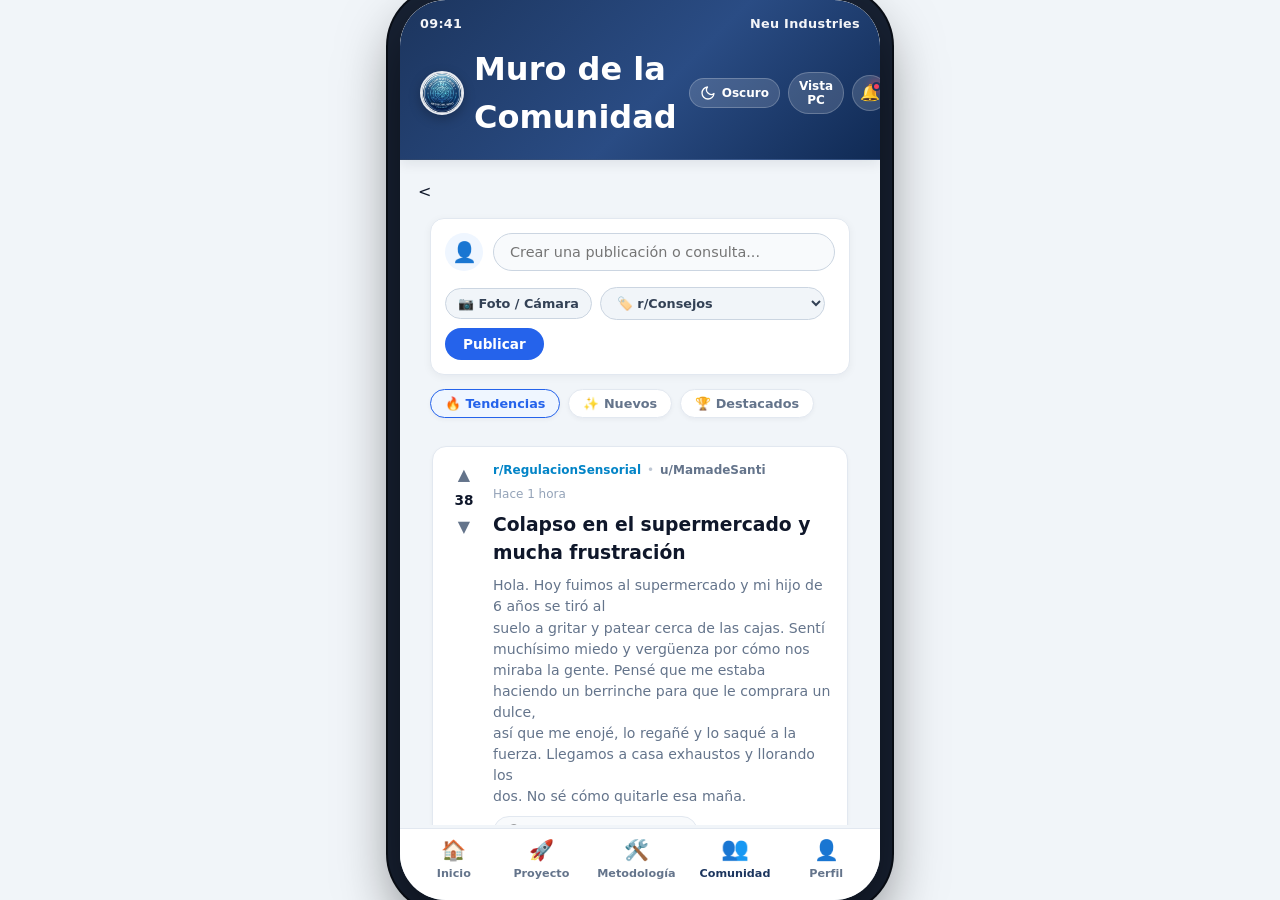
==== commit 2ddab0ac: "saved" ====
--- a/static/pages/comunidad.html
+++ b/static/pages/comunidad.html
@@ -5,6 +5,7 @@
     <meta charset="UTF-8">
     <meta name="viewport" content="width=device-width, initial-scale=1.0, maximum-scale=1.0, user-scalable=no">
     <title>Comunidad de Apoyo</title>
+    <meta name="author" content="Neu Industries">
     <link rel="stylesheet" href="../css/style.css">
 </head>
 
@@ -23,6 +24,31 @@
                     <h1>Muro de la Comunidad</h1>
                 </div>
                 <div class="app-right-brand">
+                    <button class="theme-toggle-animated" id="theme-toggle" onclick="toggleTheme()"
+                        aria-label="Cambiar tema">
+                        <div class="icon-container">
+                            <!-- Icono Sol (Modo Claro) -->
+                            <svg class="sun-icon" xmlns="http://www.w3.org/2000/svg" viewBox="0 0 24 24" fill="none"
+                                stroke="currentColor" stroke-width="2" stroke-linecap="round" stroke-linejoin="round">
+                                <circle cx="12" cy="12" r="5"></circle>
+                                <line x1="12" y1="1" x2="12" y2="3"></line>
+                                <line x1="12" y1="21" x2="12" y2="23"></line>
+                                <line x1="4.22" y1="4.22" x2="5.64" y2="5.64"></line>
+                                <line x1="18.36" y1="18.36" x2="19.78" y2="19.78"></line>
+                                <line x1="1" y1="12" x2="3" y2="12"></line>
+                                <line x1="21" y1="12" x2="23" y2="12"></line>
+                                <line x1="4.22" y1="19.78" x2="5.64" y2="18.36"></line>
+                                <line x1="18.36" y1="5.64" x2="19.78" y2="4.22"></line>
+                            </svg>
+
+                            <!-- Icono Luna (Modo Oscuro) -->
+                            <svg class="moon-icon" xmlns="http://www.w3.org/2000/svg" viewBox="0 0 24 24" fill="none"
+                                stroke="currentColor" stroke-width="2" stroke-linecap="round" stroke-linejoin="round">
+                                <path d="M21 12.79A9 9 0 1 1 11.21 3 7 7 0 0 0 21 12.79z"></path>
+                            </svg>
+                        </div>
+                        <span id="theme-text">Oscuro</span>
+                    </button>
                     <button class="view-toggle-btn" id="view-toggle" onclick="toggleViewMode()">
                         Vista PC
                     </button>
@@ -47,24 +73,49 @@
         <main class="app-content">
 
             <!-- CAJA PARA CREAR PUBLICACIÓN -->
-            <div class="reddit-create-box">
-                <div class="share-input-row">
-                    <span class="user-avatar-small">👤</span>
-                    <input type="text" id="reddit-post-input" placeholder="Crear una publicación o consulta...">
-                </div>
-                <div class="share-actions">
-                    <button class="share-opt">🖼️ Foto</button>
-                    <button class="share-opt">🏷️ r/Consejos</button>
-                    <button class="publish-btn" onclick="crearPublicacionReddit()">Publicar</button>
-                </div>
-            </div>
-
-            <!-- FILTROS DE FEED -->
-            <div class="reddit-filter-bar">
-                <button class="filter-btn active">🔥 Tendencias</button>
-                <button class="filter-btn">✨ Nuevos</button>
-                <button class="filter-btn">🏆 Destacados</button>
-            </div>
+            <<!-- CREADOR DE PUBLICACIONES -->
+<section class="post-creator-box">
+  <div class="creator-input-row">
+    <span class="user-avatar-badge">👤</span>
+    <input type="text" id="reddit-post-input" placeholder="Crear una publicación o consulta..." />
+  </div>
+
+  <!-- Vista previa de la foto capturada/seleccionada -->
+  <div id="image-preview-container" class="preview-container" style="display: none;">
+    <img id="image-preview" src="" alt="Vista previa de imagen" />
+    <button type="button" class="btn-remove-img" onclick="removerFoto()" title="Quitar imagen">✕</button>
+  </div>
+
+  <!-- Input nativo para cámara (móvil/webcam) y archivos -->
+  <input type="file" id="foto-input" accept="image/*" capture="environment" style="display: none;" onchange="procesarFoto(event)" />
+
+  <div class="creator-actions">
+    <div class="creator-tools">
+      <button type="button" class="tool-btn" onclick="document.getElementById('foto-input').click()">
+        📷 Foto / Cámara
+      </button>
+      <select id="post-category-select" class="tool-select">
+        <option value="r/Consejos">🏷️ r/Consejos</option>
+        <option value="r/RegulacionSensorial">🏷️ r/RegulacionSensorial</option>
+        <option value="r/ComunicacionAAC">🏷️ r/ComunicacionAAC</option>
+        <option value="r/Escolar">🏷️ r/Escolar</option>
+      </select>
+    </div>
+    <button type="button" class="btn-publish" onclick="crearPublicacionReddit()">Publicar</button>
+  </div>
+</section>
+
+<!-- FILTROS DE CONTENIDO -->
+<div class="feed-filters">
+  <button class="filter-chip active" onclick="cambiarFiltro(this)">🔥 Tendencias</button>
+  <button class="filter-chip" onclick="cambiarFiltro(this)">✨ Nuevos</button>
+  <button class="filter-chip" onclick="cambiarFiltro(this)">🏆 Destacados</button>
+</div>
+
+<!-- CONTENEDOR DEL FEED -->
+<div id="posts-feed"></div>
+
+            
 
             <!-- CONTENEDOR DE PUBLICACIONES -->
             <div id="posts-feed">
--- a/static/css/style.css
+++ b/static/css/style.css
@@ -1,260 +1,649 @@
-/* Paleta de Colores Extraída de la Imagen */
+/* ==========================================================================
+   NEUROMUNDO DESIGN SYSTEM & ENTERPRISE CSS ARCHITECTURE
+   Version: 4.0 Pro
+   Audience: Neurodiversity, Autism spectrum support & Clinical ergonomics
+   ========================================================================== */
+
+/* --------------------------------------------------------------------------
+   1. VARIABLES, TOKENS DE DISEÑO & TEMAS (LIGHT / DARK)
+   -------------------------------------------------------------------------- */
 :root {
-    --bg-dark-blue: #1c355e;
-    --bg-strip-gray: #7d91a9;
-    --accent-yellow: #d1a13b;
-    --app-background: #f1f4f8;
-    --card-background: #ffffff;
-    --text-main: #2b394a;
-    --text-muted: #6c7a89;
-    --success-green: #4caf50;
-}
-
-/* Configuraciones de Reseteo Móvil */
-* {
+    /* Identidad Cromática Principal */
+    --brand-primary: #1c355e;
+    --brand-primary-light: #2a4c84;
+    --brand-primary-dark: #0f1f38;
+    --brand-secondary: #4a6572;
+    --brand-accent: #d1a13b;
+    --brand-accent-vibrant: #f59e0b;
+    --brand-accent-glow: rgba(245, 158, 11, 0.35);
+
+    /* Tonos Clínicos / Calma Sensorial */
+    --sensory-blue: #0284c7;
+    --sensory-blue-subtle: #e0f2fe;
+    --sensory-green: #10b981;
+    --sensory-green-subtle: #d1fae5;
+    --sensory-amber: #f59e0b;
+    --sensory-amber-subtle: #fef3c7;
+    --sensory-rose: #f43f5e;
+    --sensory-rose-subtle: #ffe4e6;
+    --sensory-purple: #8b5cf6;
+    --sensory-purple-subtle: #ede9fe;
+
+    /* Superficies y Fondos (Modo Claro) */
+    --app-bg: #f3f6fa;
+    --device-shell-bg: #0f172a;
+    --card-bg: #ffffff;
+    --card-bg-elevated: #ffffff;
+    --card-hover-bg: #f8fafc;
+    --surface-glass: rgba(255, 255, 255, 0.85);
+    --surface-glass-border: rgba(255, 255, 255, 0.4);
+
+    /* Tipografía y Textos */
+    --font-primary: 'Plus Jakarta Sans', system-ui, -apple-system, BlinkMacSystemFont, "Segoe UI", Roboto, sans-serif;
+    --text-heading: #0f172a;
+    --text-body: #334155;
+    --text-muted: #64748b;
+    --text-on-dark: #ffffff;
+    --text-on-accent: #0f172a;
+
+    /* Bordes y Separadores */
+    --border-subtle: #e2e8f0;
+    --border-strong: #cbd5e1;
+    --border-radius-xs: 6px;
+    --border-radius-sm: 10px;
+    --border-radius-md: 16px;
+    --border-radius-lg: 24px;
+    --border-radius-xl: 32px;
+    --border-radius-pill: 9999px;
+
+    /* Sombras y Elevaciones */
+    --shadow-sm: 0 1px 3px rgba(15, 23, 42, 0.05), 0 1px 2px rgba(15, 23, 42, 0.03);
+    --shadow-md: 0 4px 14px rgba(15, 23, 42, 0.06), 0 2px 6px rgba(15, 23, 42, 0.04);
+    --shadow-lg: 0 10px 25px -3px rgba(15, 23, 42, 0.08), 0 4px 10px -2px rgba(15, 23, 42, 0.04);
+    --shadow-xl: 0 20px 40px -4px rgba(15, 23, 42, 0.12);
+    --shadow-primary-glow: 0 8px 24px rgba(28, 53, 94, 0.25);
+    --shadow-accent-glow: 0 6px 20px rgba(209, 161, 59, 0.3);
+
+    /* Transiciones fluidas */
+    --ease-out-smooth: cubic-bezier(0.16, 1, 0.3, 1);
+    --ease-elastic: cubic-bezier(0.34, 1.56, 0.64, 1);
+    --transition-fast: 0.15s ease;
+    --transition-base: 0.25s var(--ease-out-smooth);
+    --transition-slow: 0.4s var(--ease-out-smooth);
+
+    /* Gradientes Corporativos */
+    --gradient-brand: linear-gradient(135deg, #1c355e 0%, #2a4c84 55%, #102a54 100%);
+    --gradient-hero: linear-gradient(145deg, #0f203d 0%, #1c355e 50%, #224b88 100%);
+    --gradient-accent: linear-gradient(135deg, #d1a13b 0%, #f59e0b 100%);
+    --gradient-banner: linear-gradient(135deg, #1e293b 0%, #334155 100%);
+}
+
+/* --------------------------------------------------------------------------
+   MODO OSCURO / HIGH SENSORY COMFORT
+   -------------------------------------------------------------------------- */
+body.dark-theme {
+    --app-bg: #090e17;
+    --device-shell-bg: #020617;
+    --card-bg: #131c2e;
+    --card-bg-elevated: #1a263c;
+    --card-hover-bg: #1e2d47;
+    --surface-glass: rgba(19, 28, 46, 0.88);
+    --surface-glass-border: rgba(255, 255, 255, 0.08);
+
+    --text-heading: #f8fafc;
+    --text-body: #cbd5e1;
+    --text-muted: #94a3b8;
+
+    --border-subtle: #1e293b;
+    --border-strong: #334155;
+
+    --shadow-sm: 0 2px 4px rgba(0, 0, 0, 0.3);
+    --shadow-md: 0 6px 18px rgba(0, 0, 0, 0.4);
+    --shadow-lg: 0 12px 30px rgba(0, 0, 0, 0.5);
+
+    --gradient-brand: linear-gradient(135deg, #0b1526 0%, #13223d 100%);
+    --gradient-hero: linear-gradient(145deg, #070d18 0%, #0f1c30 50%, #162947 100%);
+}
+
+/* --------------------------------------------------------------------------
+   2. RESETEO MODERNO & CONFIGURACIÓN GLOBAL
+   -------------------------------------------------------------------------- */
+*,
+*::before,
+*::after {
     margin: 0;
     padding: 0;
     box-sizing: border-box;
+    -webkit-tap-highlight-color: transparent;
+}
+
+html, body {
+    width: 100%;
+    height: 100%;
+    overflow-x: hidden;
 }
 
 body {
-    font-family: -apple-system, BlinkMacSystemFont, "Segoe UI", Roboto, Helvetica, Arial, sans-serif;
-    background-color: #2c3e50; /* Fondo exterior emulando un escritorio */
-    color: var(--text-main);
+    font-family: var(--font-primary);
+    background-color: var(--device-shell-bg);
+    color: var(--text-body);
     display: flex;
     justify-content: center;
     align-items: center;
     min-height: 100vh;
-}
-
-/* Contenedor del Teléfono Inteligente */
+    padding: 0;
+    -webkit-font-smoothing: antialiased;
+    -moz-osx-font-smoothing: grayscale;
+    line-height: 1.5;
+}
+
+/* Accesibilidad: Reducción de Animaciones */
+@media (prefers-reduced-motion: reduce) {
+    *, *::before, *::after {
+        animation-duration: 0.01ms !important;
+        animation-iteration-count: 1 !important;
+        transition-duration: 0.01ms !important;
+        scroll-behavior: auto !important;
+    }
+}
+
+/* --------------------------------------------------------------------------
+   3. MARCO / SIMULADOR DEL DISPOSITIVO MÓVIL
+   -------------------------------------------------------------------------- */
 .app-container {
     width: 100%;
-    max-width: 430px; /* Ancho estándar de un smartphone moderno */
+    max-width: 430px;
     height: 92vh;
     max-height: 932px;
-    background-color: var(--app-background);
-    border-radius: 40px;
-    box-shadow: 0 20px 40px rgba(0, 0, 0, 0.4);
-    border: 12px solid #111111; /* Borde físico del teléfono */
+    background-color: var(--app-bg);
+    border-radius: 46px;
+    box-shadow: 0 25px 60px rgba(0, 0, 0, 0.55), 0 0 0 12px #182234, 0 0 0 14px #0a0f18;
     position: relative;
     overflow: hidden;
     display: flex;
     flex-direction: column;
-}
-
-/* Adaptación completa para pantallas móviles reales si se compila directamente */
+    transition: all var(--transition-slow);
+}
+
 @media (max-width: 480px) {
     body {
-        background-color: var(--app-background);
+        background-color: var(--app-bg);
     }
     .app-container {
         width: 100vw;
         height: 100vh;
         max-height: 100vh;
         border-radius: 0;
+        box-shadow: none;
         border: none;
     }
 }
 
-/* Encabezado Superior Fijo */
+/* --------------------------------------------------------------------------
+   4. ENCABEZADO SUPERIOR & BARRA DE ESTADO
+   -------------------------------------------------------------------------- */
 .app-header {
-    background-color: var(--bg-dark-blue);
-    color: white;
-    padding: 12px 20px 16px 20px;
+    background: var(--gradient-brand);
+    color: #ffffff;
+    padding: 14px 20px 18px 20px;
     flex-shrink: 0;
-    z-index: 10;
+    z-index: 50;
+    box-shadow: var(--shadow-md);
+    position: relative;
+    backdrop-filter: blur(12px);
+    -webkit-backdrop-filter: blur(12px);
+    border-bottom: 1px solid rgba(255, 255, 255, 0.08);
 }
 
 .header-top {
     display: flex;
     justify-content: space-between;
+    align-items: center;
     font-size: 0.8rem;
-    font-weight: 600;
+    font-weight: 700;
+    letter-spacing: 0.3px;
     margin-bottom: 12px;
-    opacity: 0.8;
+    opacity: 0.95;
+}
+
+.dynamic-island-indicator {
+    width: 72px;
+    height: 18px;
+    background-color: rgba(0, 0, 0, 0.4);
+    border-radius: var(--border-radius-pill);
+    border: 1px solid rgba(255, 255, 255, 0.08);
+}
+
+.app-icons {
+    display: flex;
+    align-items: center;
+    gap: 6px;
+}
+
+.status-chip {
+    font-size: 0.72rem;
+    background: rgba(255, 255, 255, 0.14);
+    padding: 2px 7px;
+    border-radius: var(--border-radius-pill);
+    display: inline-flex;
+    align-items: center;
+}
+
+.h-icon {
+    width: 12px;
+    height: 12px;
 }
 
 .header-main {
     display: flex;
     justify-content: space-between;
     align-items: center;
-    width: 100%;
+    gap: 12px;
 }
 
 .app-brand {
     display: flex;
     align-items: center;
+    gap: 10px;
+}
+
+.logo-wrapper {
+    position: relative;
+    display: inline-flex;
+}
+
+.logo-app {
+    width: 44px;
+    height: 44px;
+    border-radius: 50%;
+    object-fit: cover;
+    border: 2px solid rgba(255, 255, 255, 0.9);
+    box-shadow: 0 4px 12px rgba(0, 0, 0, 0.25);
+    transition: transform var(--transition-base);
+}
+
+.logo-app:hover {
+    transform: rotate(5deg) scale(1.05);
+}
+
+.online-pulse-dot {
+    position: absolute;
+    bottom: 0;
+    right: 0;
+    width: 11px;
+    height: 11px;
+    background-color: var(--sensory-green);
+    border: 2px solid var(--brand-primary);
+    border-radius: 50%;
+}
+
+.brand-text h1 {
+    font-size: 1.25rem;
+    font-weight: 800;
+    letter-spacing: -0.5px;
+    line-height: 1.1;
+    color: #ffffff;
+}
+
+.brand-badge {
+    font-size: 0.62rem;
+    font-weight: 800;
+    letter-spacing: 0.8px;
+    color: var(--brand-accent);
+    text-transform: uppercase;
+}
+
+.app-right-brand {
+    display: flex;
+    align-items: center;
     gap: 8px;
 }
 
-.app-right-brand {
-    display: flex;
-    justify-content: flex-end;
-    flex-direction: row;
-    gap: 15px;
-    width: 100%;
-}
-
-.app-logo {
-    font-size: 1.5rem;
-}
-
-.app-brand h1 {
-    font-size: 1.25rem;
+/* Botón de tema animado */
+.theme-toggle-animated {
+    background: rgba(255, 255, 255, 0.15);
+    border: 1px solid rgba(255, 255, 255, 0.22);
+    color: #ffffff;
+    padding: 6px 10px;
+    border-radius: var(--border-radius-pill);
+    font-size: 0.75rem;
     font-weight: 700;
-    letter-spacing: -0.5px;
-}
-
-.notification-btn {
+    cursor: pointer;
+    display: flex;
+    align-items: center;
+    gap: 6px;
+    transition: all var(--transition-base);
+}
+
+.theme-toggle-animated:hover {
+    background: rgba(255, 255, 255, 0.25);
+    transform: translateY(-1px);
+}
+
+.icon-container {
+    position: relative;
+    width: 16px;
+    height: 16px;
+    display: flex;
+    align-items: center;
+    justify-content: center;
+}
+
+.icon-container svg {
+    position: absolute;
+    width: 16px;
+    height: 16px;
+    transition: transform var(--transition-slow), opacity var(--transition-base);
+}
+
+.sun-icon {
+    opacity: 0;
+    transform: rotate(-90deg) scale(0.5);
+}
+
+.moon-icon {
+    opacity: 1;
+    transform: rotate(0deg) scale(1);
+    color: #ffffff;
+}
+
+body.dark-theme .sun-icon {
+    opacity: 1;
+    transform: rotate(0deg) scale(1);
+    color: var(--brand-accent);
+}
+
+body.dark-theme .moon-icon {
+    opacity: 0;
+    transform: rotate(90deg) scale(0.5);
+}
+
+/* Botón Conmutador Vista PC */
+.view-toggle-btn {
     background: rgba(255, 255, 255, 0.15);
-    border: none;
-    width: 38px;
-    height: 38px;
-    border-radius: 50%;
+    border: 1px solid rgba(255, 255, 255, 0.22);
+    color: #ffffff;
+    padding: 6px 10px;
+    border-radius: var(--border-radius-pill);
+    font-size: 0.75rem;
+    font-weight: 700;
     cursor: pointer;
-    font-size: 1.1rem;
-    position: relative;
-    display: flex;
-    align-items: center;
-    justify-content: center;
-}
-
-/* Contenedor principal alineado con Flexbox */
+    display: flex;
+    align-items: center;
+    gap: 4px;
+    transition: all var(--transition-base);
+}
+
+.view-toggle-btn:hover {
+    background: var(--brand-accent);
+    color: var(--text-on-accent);
+    transform: translateY(-1px);
+}
+
+/* Menú de Notificaciones */
 .user-menu {
     position: relative;
     display: inline-flex;
     align-items: center;
 }
 
-/* Ocultamos la casilla de verificación */
 .notif-checkbox {
     display: none;
 }
 
-/* Estilo del botón interactivo */
 .notification-btn {
+    background: rgba(255, 255, 255, 0.15);
+    border: 1px solid rgba(255, 255, 255, 0.2);
+    width: 36px;
+    height: 36px;
+    border-radius: 50%;
     cursor: pointer;
-    display: inline-flex;
-    align-items: center;
-}
-
-/* Menú desplegable oculto por defecto */
-.user-menu .user-menu-dropdown {
+    position: relative;
+    display: flex;
+    align-items: center;
+    justify-content: center;
+    transition: all var(--transition-base);
+}
+
+.notification-btn:hover {
+    background: rgba(255, 255, 255, 0.25);
+    transform: scale(1.05);
+}
+
+.bell-icon {
+    font-size: 1rem;
+}
+
+.badge {
+    position: absolute;
+    top: 6px;
+    right: 6px;
+    width: 9px;
+    height: 9px;
+    background-color: var(--sensory-rose);
+    border: 2px solid var(--brand-primary);
+    border-radius: 50%;
+    box-shadow: 0 0 8px var(--sensory-rose);
+}
+
+.user-menu-dropdown {
     display: none;
     position: absolute;
     right: 0;
-    top: 100%;
-    width: 220px;
-    background-color: var(--card-background, #1e1e1e);
-    border: 1px solid rgba(255, 255, 255, 0.1);
-    border-radius: 8px;
+    top: calc(100% + 10px);
+    width: 270px;
+    background-color: var(--card-bg-elevated);
+    border: 1px solid var(--border-subtle);
+    border-radius: var(--border-radius-md);
     padding: 12px;
-    box-shadow: 0 4px 12px rgba(0, 0, 0, 0.3);
+    box-shadow: var(--shadow-xl);
     z-index: 100;
-}
-
-/* AL DAR CLIC: Flexbox activa el desplegable */
+    flex-direction: column;
+    gap: 8px;
+    animation: fadeInDropdown 0.25s var(--ease-out-smooth);
+}
+
 .notif-checkbox:checked ~ .user-menu-dropdown {
     display: flex;
-    justify-content: center;
-    align-items: center;
-}
-
-/* Texto alineado dentro del menú */
-.user-menu-dropdown .menu-item {
-    display: flex;
-    justify-content: center;
-    align-items: center;
-    font-size: 0.85rem;
-    color: var(--text-main, #ffffff);
-}
-
-.badge {
-    position: absolute;
-    top: 8px;
-    right: 8px;
-    width: 8px;
-    height: 8px;
-    background-color: #ff3b30;
-    border-radius: 50%;
-}
-
-/* Área Scrolleable de la Aplicación */
+}
+
+.dropdown-header {
+    display: flex;
+    justify-content: space-between;
+    align-items: center;
+    padding-bottom: 6px;
+    border-bottom: 1px solid var(--border-subtle);
+}
+
+.dropdown-header h5 {
+    font-size: 0.82rem;
+    font-weight: 800;
+    color: var(--text-heading);
+}
+
+.notif-count {
+    font-size: 0.68rem;
+    background: var(--sensory-blue-subtle);
+    color: var(--sensory-blue);
+    padding: 2px 6px;
+    border-radius: var(--border-radius-pill);
+    font-weight: 700;
+}
+
+.menu-item {
+    display: flex;
+    gap: 10px;
+    align-items: flex-start;
+    padding: 8px;
+    border-radius: var(--border-radius-sm);
+    background-color: var(--app-bg);
+}
+
+.notif-icon {
+    font-size: 1.1rem;
+}
+
+.notif-text strong {
+    font-size: 0.78rem;
+    color: var(--text-heading);
+    display: block;
+}
+
+.notif-text p {
+    font-size: 0.72rem;
+    color: var(--text-muted);
+}
+
+.menu-item-footer {
+    text-align: center;
+    padding-top: 4px;
+}
+
+.btn-link {
+    background: none;
+    border: none;
+    color: var(--sensory-blue);
+    font-size: 0.72rem;
+    font-weight: 700;
+    cursor: pointer;
+}
+
+@keyframes fadeInDropdown {
+    from {
+        opacity: 0;
+        transform: translateY(-8px) scale(0.96);
+    }
+    to {
+        opacity: 1;
+        transform: translateY(0) scale(1);
+    }
+}
+
+/* --------------------------------------------------------------------------
+   5. ÁREA DE CONTENIDO SCROLLEABLE
+   -------------------------------------------------------------------------- */
 .app-content {
     flex-grow: 1;
     overflow-y: auto;
-    padding: 16px;
+    padding: 20px 18px;
     -webkit-overflow-scrolling: touch;
-}
-
-/* Tarjeta Principal Tipo Imagen */
+    scroll-behavior: smooth;
+}
+
+.app-content::-webkit-scrollbar {
+    width: 6px;
+}
+
+.app-content::-webkit-scrollbar-thumb {
+    background: var(--border-strong);
+    border-radius: var(--border-radius-pill);
+}
+
+/* --------------------------------------------------------------------------
+   6. HERO BANNER DE BIENVENIDA
+   -------------------------------------------------------------------------- */
 .welcome-card {
-    background-color: var(--bg-dark-blue);
-    background-image: linear-gradient(135deg, #1c355e 0%, #294b82 100%);
-    border-radius: 20px;
-    padding: 24px 16px;
+    background: var(--gradient-hero);
+    border-radius: var(--border-radius-lg);
+    padding: 26px 20px;
     text-align: center;
     position: relative;
     overflow: hidden;
-    margin-bottom: 20px;
-    box-shadow: 0 4px 12px rgba(28, 53, 94, 0.15);
-}
-
-.welcome-card::before {
+    margin-bottom: 22px;
+    box-shadow: var(--shadow-primary-glow);
+    border: 1px solid rgba(255, 255, 255, 0.12);
+}
+
+.welcome-background-glow {
     position: absolute;
-    font-size: 5rem;
-    opacity: 0.1;
-    top: -20px;
-    left: -10px;
+    width: 140px;
+    height: 140px;
+    background: radial-gradient(circle, rgba(209, 161, 59, 0.35) 0%, rgba(209, 161, 59, 0) 70%);
+    top: -30px;
+    right: -30px;
+    border-radius: 50%;
+    pointer-events: none;
+}
+
+.welcome-pill {
+    display: inline-block;
+    background: rgba(255, 255, 255, 0.12);
+    border: 1px solid rgba(255, 255, 255, 0.2);
+    color: #ffffff;
+    font-size: 0.65rem;
+    font-weight: 800;
+    letter-spacing: 0.8px;
+    padding: 3px 10px;
+    border-radius: var(--border-radius-pill);
+    margin-bottom: 12px;
 }
 
 .welcome-title {
-    color: var(--accent-yellow);
-    font-size: 1.2rem;
+    color: var(--brand-accent);
+    font-size: 1.25rem;
     font-weight: 800;
-    margin-bottom: 6px;
+    margin-bottom: 8px;
     line-height: 1.3;
+    text-shadow: 0 2px 10px rgba(0, 0, 0, 0.3);
 }
 
 .welcome-subtitle {
-    color: white;
-    font-size: 0.75rem;
+    color: rgba(255, 255, 255, 0.92);
+    font-size: 0.76rem;
     font-weight: 600;
-    letter-spacing: 0.5px;
-    opacity: 0.9;
-    margin-bottom: 16px;
-}
-
-/* Burbuja de Diálogo */
+    letter-spacing: 0.4px;
+    margin-bottom: 18px;
+    line-height: 1.4;
+}
+
 .speech-bubble {
-    background-color: white;
-    color: var(--bg-dark-blue);
+    background-color: #ffffff;
+    color: var(--brand-primary);
     font-size: 0.8rem;
-    font-weight: 700;
-    padding: 10px 16px;
-    border-radius: 20px;
-    display: inline-block;
-    box-shadow: 0 4px 8px rgba(0,0,0,0.1);
-}
-
-/* Barra de Búsqueda */
+    font-weight: 800;
+    padding: 10px 18px;
+    border-radius: var(--border-radius-pill);
+    display: inline-flex;
+    align-items: center;
+    gap: 6px;
+    border: none;
+    box-shadow: var(--shadow-md);
+    cursor: pointer;
+    transition: transform var(--transition-base), box-shadow var(--transition-base);
+}
+
+.speech-bubble:hover {
+    transform: translateY(-2px);
+    box-shadow: var(--shadow-lg);
+}
+
+/* --------------------------------------------------------------------------
+   7. BARRA DE BÚSQUEDA GLOBAL
+   -------------------------------------------------------------------------- */
 .search-section {
-    margin-bottom: 20px;
+    margin-bottom: 22px;
 }
 
 .search-box {
-    background-color: var(--card-background);
+    background-color: var(--card-bg);
     display: flex;
     align-items: center;
     padding: 12px 16px;
-    border-radius: 14px;
-    box-shadow: 0 2px 6px rgba(0,0,0,0.03);
+    border-radius: var(--border-radius-md);
+    box-shadow: var(--shadow-sm);
+    border: 1.5px solid var(--border-subtle);
+    transition: all var(--transition-base);
+}
+
+.search-box:focus-within {
+    border-color: var(--brand-accent);
+    box-shadow: var(--shadow-accent-glow);
+    transform: translateY(-1px);
 }
 
 .search-icon {
-    font-size: 1rem;
-    margin-right: 10px;
+    font-size: 1.05rem;
+    margin-right: 12px;
     color: var(--text-muted);
 }
 
@@ -263,28 +652,46 @@
     outline: none;
     background: transparent;
     width: 100%;
-    font-size: 0.95rem;
-    color: var(--text-main);
-}
-
-/* Títulos de Módulos */
-.block-title {
-    font-size: 1.05rem;
-    font-weight: 700;
-    color: var(--bg-dark-blue);
-    margin-bottom: 12px;
-}
-
-/* Sección Categorías Horizontal */
+    font-size: 0.9rem;
+    font-family: inherit;
+    color: var(--text-heading);
+    font-weight: 500;
+}
+
+.search-box input::placeholder {
+    color: var(--text-muted);
+    opacity: 0.8;
+}
+
+/* --------------------------------------------------------------------------
+   8. CATEGORÍAS DE APOYO & PANELES REACTIVOS
+   -------------------------------------------------------------------------- */
 .categories-section {
     margin-bottom: 20px;
 }
 
+.section-title-wrap {
+    margin-bottom: 12px;
+}
+
+.block-title {
+    font-size: 1.08rem;
+    font-weight: 800;
+    color: var(--text-heading);
+    letter-spacing: -0.3px;
+}
+
+.section-subtext {
+    font-size: 0.75rem;
+    color: var(--text-muted);
+    font-weight: 500;
+}
+
 .categories-scroll {
     display: flex;
-    gap: 12px;
+    gap: 10px;
     overflow-x: auto;
-    padding-bottom: 8px;
+    padding: 4px 2px 10px 2px;
     scrollbar-width: none;
 }
 
@@ -293,1927 +700,1481 @@
 }
 
 .category-item {
-    padding: 10px 16px;
-    border-radius: 30px;
+    background-color: var(--card-bg);
+    border: 1.5px solid var(--border-subtle);
+    padding: 10px 18px;
+    border-radius: var(--border-radius-pill);
     display: flex;
     align-items: center;
     gap: 8px;
     white-space: nowrap;
-    box-shadow: 0 2px 6px rgba(0,0,0,0.03);
+    box-shadow: var(--shadow-sm);
     cursor: pointer;
-    transition: all 0.2s ease;
+    transition: all var(--transition-base);
+    font-family: inherit;
+    font-size: 0.84rem;
+    font-weight: 700;
+    color: var(--text-body);
+}
+
+.category-item:hover {
+    background-color: var(--card-hover-bg);
+    border-color: var(--border-strong);
+    transform: translateY(-2px);
+}
+
+.category-item.active {
+    background: var(--gradient-accent);
+    color: var(--text-on-accent);
+    border-color: transparent;
+    box-shadow: var(--shadow-accent-glow);
+    transform: translateY(-2px);
+}
+
+.cat-icon {
+    font-size: 1.15rem;
+}
+
+/* Panel de Información Dinámica */
+.category-info-panel {
+    margin-bottom: 22px;
+    padding: 16px 18px;
+    background-color: var(--card-bg);
+    border-radius: var(--border-radius-md);
+    border: 1px solid var(--border-subtle);
+    border-left: 5px solid var(--brand-accent);
+    box-shadow: var(--shadow-sm);
+    transition: all var(--transition-base);
+}
+
+.info-header {
+    display: flex;
+    align-items: center;
+    gap: 8px;
+    margin-bottom: 6px;
+}
+
+.info-pulse {
+    width: 8px;
+    height: 8px;
+    background-color: var(--brand-accent);
+    border-radius: 50%;
+    animation: pulseGlow 1.8s infinite;
+}
+
+#info-titulo {
+    font-size: 0.95rem;
+    font-weight: 800;
+    color: var(--text-heading);
+}
+
+#info-descripcion {
+    font-size: 0.82rem;
+    color: var(--text-muted);
+    line-height: 1.45;
+}
+
+@keyframes pulseGlow {
+    0%, 100% { transform: scale(1); opacity: 1; }
+    50% { transform: scale(1.4); opacity: 0.6; }
+}
+
+/* --------------------------------------------------------------------------
+   9. COPILOTO IA & HERRAMIENTAS DIARIAS
+   -------------------------------------------------------------------------- */
+.copiloto-box {
+    background: linear-gradient(135deg, #1c355e 0%, #2e1065 100%);
+    color: #ffffff;
+    padding: 16px;
+    border-radius: var(--border-radius-md);
+    display: flex;
+    align-items: center;
+    gap: 14px;
+    margin-bottom: 24px;
+    box-shadow: var(--shadow-md);
+    border: 1px solid rgba(255, 255, 255, 0.1);
+}
+
+.copiloto-icon {
+    font-size: 1.8rem;
+    flex-shrink: 0;
+}
+
+.copiloto-text h4 {
+    font-size: 0.92rem;
+    color: var(--brand-accent);
+    font-weight: 800;
+    margin-bottom: 2px;
+}
+
+.copiloto-text p {
+    font-size: 0.76rem;
+    color: rgba(255, 255, 255, 0.9);
+    line-height: 1.35;
+}
+
+.btn-ia-action {
+    background: var(--brand-accent);
+    color: var(--text-on-accent);
     border: none;
-    outline: none;
-}
-
-.category-item.active {
-    background-color: var(--accent-yellow);
-    color: var(--bg-dark-blue);
-    font-weight: 600;
-}
-
-.cat-icon {
-    font-size: 1.1rem;
-}
-
-.cat-name {
-    font-size: 0.85rem;
-}
-
-/* Listado de Herramientas Diarias */
+    padding: 8px 14px;
+    border-radius: var(--border-radius-pill);
+    font-weight: 800;
+    font-size: 0.75rem;
+    cursor: pointer;
+    margin-left: auto;
+    transition: transform var(--transition-base);
+}
+
+.btn-ia-action:hover {
+    transform: scale(1.06);
+}
+
+/* Herramientas Diarias */
 .tools-section {
     margin-bottom: 24px;
 }
 
+.section-badge-counter {
+    font-size: 0.7rem;
+    background: var(--sensory-blue-subtle);
+    color: var(--sensory-blue);
+    padding: 3px 8px;
+    border-radius: var(--border-radius-pill);
+    font-weight: 700;
+    margin-left: 8px;
+}
+
 .tool-card {
-    background-color: var(--card-background);
-    border-radius: 16px;
-    padding: 14px;
+    background-color: var(--card-bg);
+    border: 1px solid var(--border-subtle);
+    border-radius: var(--border-radius-md);
+    padding: 14px 16px;
     display: flex;
     align-items: center;
     gap: 14px;
-    margin-bottom: 10px;
-    box-shadow: 0 2px 6px rgba(0,0,0,0.03);
+    margin-bottom: 12px;
+    box-shadow: var(--shadow-sm);
+    cursor: pointer;
+    transition: all var(--transition-base);
+}
+
+.tool-card:hover {
+    border-color: var(--border-strong);
+    transform: translateY(-2px);
+    box-shadow: var(--shadow-md);
 }
 
 .tool-icon {
-    width: 46px;
-    height: 46px;
-    border-radius: 12px;
+    width: 48px;
+    height: 48px;
+    border-radius: var(--border-radius-sm);
     display: flex;
     align-items: center;
     justify-content: center;
-    font-size: 1.3rem;
+    font-size: 1.4rem;
     flex-shrink: 0;
 }
 
-.bg-blue { background-color: #e6f0fa; }
-.bg-yellow { background-color: #fdf6e2; }
-.bg-green { background-color: #e8f5e9; }
+.bg-blue {
+    background-color: var(--sensory-blue-subtle);
+    color: var(--sensory-blue);
+}
+
+.bg-yellow {
+    background-color: var(--sensory-amber-subtle);
+    color: var(--sensory-amber);
+}
+
+.bg-green {
+    background-color: var(--sensory-green-subtle);
+    color: var(--sensory-green);
+}
 
 .tool-info {
     flex-grow: 1;
 }
 
 .tool-info h4 {
-    font-size: 0.95rem;
-    font-weight: 600;
+    font-size: 0.94rem;
+    font-weight: 800;
+    color: var(--text-heading);
     margin-bottom: 2px;
 }
 
 .tool-info p {
-    font-size: 0.78rem;
+    font-size: 0.77rem;
     color: var(--text-muted);
-    line-height: 1.3;
-}
-
-.arrow-right {
-    color: var(--bg-strip-gray);
-    font-size: 0.9rem;
-}
-
-/* Sección de Artículos/Feed */
+    line-height: 1.35;
+}
+
+.arrow-container {
+    color: var(--brand-accent);
+    font-weight: 800;
+    font-size: 1.1rem;
+    transition: transform var(--transition-base);
+}
+
+.tool-card:hover .arrow-container {
+    transform: translateX(4px);
+}
+
+/* --------------------------------------------------------------------------
+   10. FEED DE ARTÍCULOS & LECTURAS
+   -------------------------------------------------------------------------- */
 .articles-section {
-    margin-bottom: 20px;
+    margin-bottom: 24px;
 }
 
 .section-header-flex {
     display: flex;
     justify-content: space-between;
     align-items: center;
-    margin-bottom: 12px;
+    margin-bottom: 14px;
 }
 
 .see-all {
-    font-size: 0.85rem;
-    font-weight: 600;
-    color: var(--bg-strip-gray);
+    font-size: 0.82rem;
+    font-weight: 800;
+    color: var(--sensory-blue);
     text-decoration: none;
+    transition: color var(--transition-fast);
+}
+
+.see-all:hover {
+    text-decoration: underline;
 }
 
 .feed-card {
-    background-color: var(--card-background);
-    border-radius: 16px;
+    background-color: var(--card-bg);
+    border: 1px solid var(--border-subtle);
+    border-radius: var(--border-radius-md);
     padding: 16px;
     margin-bottom: 12px;
-    box-shadow: 0 2px 6px rgba(0,0,0,0.03);
-    border-left: 4px solid var(--bg-strip-gray);
+    box-shadow: var(--shadow-sm);
+    cursor: pointer;
+    transition: all var(--transition-base);
+}
+
+.feed-card:hover {
+    border-color: var(--border-strong);
+    transform: translateY(-2px);
+    box-shadow: var(--shadow-md);
+}
+
+.feed-header-row {
+    display: flex;
+    justify-content: space-between;
+    align-items: center;
+    margin-bottom: 8px;
 }
 
 .feed-tag {
+    font-size: 0.68rem;
+    font-weight: 800;
+    padding: 3px 8px;
+    border-radius: var(--border-radius-xs);
+    text-transform: uppercase;
+    letter-spacing: 0.4px;
+}
+
+.tag-crisis {
+    background-color: var(--sensory-rose-subtle);
+    color: var(--sensory-rose);
+}
+
+.tag-juego {
+    background-color: var(--sensory-green-subtle);
+    color: var(--sensory-green);
+}
+
+.tag-comunidad {
+    background-color: var(--sensory-blue-subtle);
+    color: var(--sensory-blue);
+}
+
+.read-time {
+    font-size: 0.72rem;
+    color: var(--text-muted);
+}
+
+.feed-body h4 {
+    font-size: 0.98rem;
+    font-weight: 800;
+    color: var(--text-heading);
+    margin-bottom: 6px;
+    line-height: 1.35;
+}
+
+.feed-body p {
+    font-size: 0.82rem;
+    color: var(--text-muted);
+    line-height: 1.45;
+    margin-bottom: 12px;
+}
+
+.feed-footer {
+    display: flex;
+    justify-content: space-between;
+    font-size: 0.74rem;
+    color: var(--text-muted);
+    border-top: 1px solid var(--border-subtle);
+    padding-top: 10px;
+    font-weight: 600;
+}
+
+/* --------------------------------------------------------------------------
+   11. BANNER COMUNITARIO
+   -------------------------------------------------------------------------- */
+.community-banner {
+    background: var(--gradient-banner);
+    border-radius: var(--border-radius-lg);
+    padding: 22px 18px;
+    color: #ffffff;
+    text-align: center;
+    box-shadow: var(--shadow-md);
+    margin-bottom: 20px;
+    position: relative;
+    overflow: hidden;
+}
+
+.community-badge-glow {
     display: inline-block;
-    font-size: 0.7rem;
-    font-weight: 700;
-    padding: 4px 8px;
-    border-radius: 6px;
+    font-size: 0.65rem;
+    font-weight: 800;
+    background: rgba(255, 255, 255, 0.15);
+    color: var(--brand-accent);
+    padding: 3px 10px;
+    border-radius: var(--border-radius-pill);
+    margin-bottom: 10px;
+    letter-spacing: 0.6px;
+}
+
+.community-content h4 {
+    font-size: 1.15rem;
+    font-weight: 800;
     margin-bottom: 8px;
-    text-transform: uppercase;
-}
-
-.tag-crisis { background-color: #ffebee; color: #c62828; }
-.tag-juego { background-color: #e8f5e9; color: #2e7d32; }
-.tag-comunidad { background-color: #e3f2fd; color: #1565c0; }
-
-.feed-body h4 {
-    font-size: 1rem;
-    font-weight: 700;
-    margin-bottom: 6px;
     line-height: 1.3;
 }
 
-.feed-body p {
-    font-size: 0.85rem;
-    color: var(--text-muted);
+.community-content p {
+    font-size: 0.82rem;
+    margin-bottom: 16px;
+    color: rgba(255, 255, 255, 0.9);
     line-height: 1.4;
-    margin-bottom: 12px;
-}
-
-.feed-footer {
-    display: flex;
-    justify-content: space-between;
-    font-size: 0.75rem;
-    color: var(--text-muted);
-    border-top: 1px solid #f1f4f8;
-    padding-top: 8px;
-}
-
-/* Banner de Comunidad */
-.community-banner {
-    background-color: var(--bg-strip-gray);
-    border-radius: 18px;
-    padding: 20px;
-    color: white;
-    text-align: center;
-    box-shadow: 0 4px 10px rgba(125, 145, 169, 0.2);
-}
-
-.community-content h4 {
-    font-size: 1.1rem;
-    font-weight: 700;
-    margin-bottom: 6px;
-}
-
-.community-content p {
-    font-size: 0.85rem;
-    margin-bottom: 14px;
-    opacity: 0.9;
 }
 
 .community-btn {
-    background-color: var(--bg-dark-blue);
-    color: white;
+    background: var(--gradient-accent);
+    color: var(--text-on-accent);
     border: none;
-    padding: 10px 20px;
-    border-radius: 10px;
-    font-weight: 600;
-    font-size: 0.85rem;
+    padding: 12px 24px;
+    border-radius: var(--border-radius-pill);
+    font-weight: 800;
+    font-size: 0.88rem;
     cursor: pointer;
     width: 100%;
+    box-shadow: var(--shadow-accent-glow);
+    transition: transform var(--transition-base), box-shadow var(--transition-base);
+}
+
+.community-btn:hover {
+    transform: translateY(-2px);
+    box-shadow: 0 8px 24px var(--brand-accent-glow);
 }
 
 .scroll-spacing {
-    height: 70px; /* Previene el solapamiento con la barra inferior fija */
-}
-
-/* Barra de Navegación Inferior Fija (Mobile Nav) */
+    height: 80px;
+}
+
+/* --------------------------------------------------------------------------
+   12. BARRA DE NAVEGACIÓN INFERIOR (BOTTOM NAV)
+   -------------------------------------------------------------------------- */
 .app-nav {
     position: absolute;
     bottom: 0;
     left: 0;
     right: 0;
-    height: 68px;
-    background-color: var(--card-background);
-    border-top: 1px solid #e1e5eb;
+    height: 72px;
+    background-color: var(--card-bg);
+    border-top: 1px solid var(--border-subtle);
     display: flex;
     justify-content: space-around;
     align-items: center;
-    padding-bottom: 10px; /* Espacio estético simulando barra de gestos de iOS */
-    z-index: 20;
-}
-
-/* Contenedor de la barra inferior en móvil */
-.bottom-nav {
-    display: flex;
-    justify-content: space-around;
-    align-items: center;
-    background-color: #ffffff;
-    padding: 8px 6px;
-    border-radius: 0 0 24px 24px; /* Adapta los bordes al marco del teléfono */
-    overflow: hidden;             /* Evita que cualquier botón se salga */
-    box-sizing: border-box;
-    width: 100%;
-}
-
-/* Estado normal de los botones */
+    padding: 4px 10px 10px 10px;
+    z-index: 40;
+    backdrop-filter: blur(12px);
+    -webkit-backdrop-filter: blur(12px);
+}
+
 .nav-item {
+    text-decoration: none;
     display: flex;
     flex-direction: column;
     align-items: center;
     justify-content: center;
-    flex: 1;                      /* Reparte el espacio por igual sin empujar hacia afuera */
-    padding: 6px 4px;
-    border-radius: 12px;
-    color: #4a5568;
-    text-decoration: none;
-    font-size: 0.7rem;
-    box-sizing: border-box;
-}
-
-/* ESTADO ACTIVO (.active): Ajustado para quedarse DENTRO del contenedor */
-.nav-item.active {
-    background-color: #0056c6;
-    color: #ffffff !important;
-    border-radius: 10px;          /* Un borde redondeado más ajustado */
-    padding: 6px 4px;             /* Mantiene el mismo alto que los demás para no salirse */
-    margin: 0;                    /* Elimina márgenes que lo desplacen */
-    box-shadow: 0 2px 8px rgba(0, 86, 198, 0.3);
-}
-
-/* Ajuste del texto e ícono dentro del activo */
-.nav-item.active .icon,
-.nav-item.active .text,
-.nav-item.active span {
-    color: #ffffff !important;
+    flex: 1;
+    color: var(--text-muted);
+    transition: all var(--transition-base);
+    padding: 4px 0;
+    border-radius: var(--border-radius-sm);
 }
 
 .nav-icon {
-    font-size: 1.3rem;
-    margin-bottom: 2px;
+    font-size: 1.35rem;
+    line-height: 1;
+    transition: transform var(--transition-base);
 }
 
 .nav-label {
     font-size: 0.7rem;
-    font-weight: 500;
-}
-
-
-/* ==========================================================================
-   PROYECTO: ESPACIO AMIGABLE / ACCESIBILIDAD COGNITIVA
-   PARTE 5: MÓDULOS DE AUTONOMÍA, REGULACIÓN Y RECURSOS
-   ESTILO: MODO APP / VISTA MÓVIL
-   ========================================================================== */
-
-* {
-    margin: 0;
-    padding: 0;
-    box-sizing: border-box;
-}
-
-body {
-    background-color: var(--bg-app);
-    font-family: 'Segoe UI', system-ui, -apple-system, sans-serif;
-    color: var(--texto-principal);
-    display: flex;
-    justify-content: center;
-    padding: 20px 0;
-}
-
-/* --- CONTENEDOR ENTORNO MÓVIL (MODO APP) --- */
-.marco-dispositivo-movil {
-    width: 100%;
-    max-width: 420px;
-    background-color: var(--bg-app);
-    border-radius: 24px;
-    box-shadow: 0 10px 30px rgba(0, 0, 0, 0.1);
+    font-weight: 600;
+    margin-top: 3px;
+}
+
+.nav-item:hover {
+    color: var(--brand-primary);
+}
+
+.nav-item.active {
+    color: var(--brand-primary);
+    font-weight: 800;
+}
+
+body.dark-theme .nav-item.active {
+    color: var(--brand-accent);
+}
+
+.nav-item.active .nav-icon {
+    transform: translateY(-2px) scale(1.12);
+}
+
+/* --------------------------------------------------------------------------
+   13. MODAL DE ASISTENTE IA
+   -------------------------------------------------------------------------- */
+.chat-modal {
+    position: fixed;
+    bottom: 24px;
+    right: 24px;
+    width: 380px;
+    max-width: calc(100vw - 32px);
+    height: 520px;
+    background-color: var(--card-bg-elevated);
+    border-radius: var(--border-radius-lg);
+    box-shadow: var(--shadow-xl);
+    display: flex;
+    flex-direction: column;
+    z-index: 1000;
     overflow: hidden;
-    border: 1px solid var(--borde-suave);
-    display: flex;
-    flex-direction: column;
-}
-
-/* --- ENCABEZADO DE APP --- */
-.cabecera-app {
-    background-color: var(--azul-amigable);
+    border: 1px solid var(--border-subtle);
+    animation: slideUpChat 0.3s var(--ease-out-smooth);
+}
+
+.chat-modal.hidden {
+    display: none !important;
+}
+
+.chat-header {
+    background: var(--gradient-brand);
     color: #ffffff;
-    padding: 20px;
-    text-align: center;
-}
-
-.titulo-app {
-    font-size: 1.25rem;
-    font-weight: 700;
-}
-
-.subtitulo-app {
-    font-size: 0.85rem;
-    opacity: 0.85;
-    margin-top: 4px;
-}
-
-/* --- SECCIÓN MULTIMEDIA / VÍDEOS --- */
-.bloque-multimedia-app {
-    background-color: #0f172a;
+    padding: 14px 18px;
+    font-weight: 800;
+    display: flex;
+    justify-content: space-between;
+    align-items: center;
+}
+
+.chat-title-group {
+    display: flex;
+    align-items: center;
+    gap: 8px;
+    font-size: 0.95rem;
+}
+
+.btn-cerrar {
+    background: none;
+    border: none;
+    color: #ffffff;
+    font-size: 1.6rem;
+    cursor: pointer;
+    line-height: 1;
+}
+
+.chat-messages {
+    flex: 1;
     padding: 16px;
-    color: #ffffff;
-}
-
-.titulo-seccion-oscura {
-    font-size: 0.95rem;
-    font-weight: 600;
-    margin-bottom: 12px;
-    text-transform: uppercase;
-    letter-spacing: 0.5px;
-    color: #94a3b8;
-}
-
-.carrusel-videos-movil {
-    display: flex;
-    flex-direction: column;
-    gap: 16px;
-}
-
-.tarjeta-video-app {
-    background-color: #1e293b;
-    border-radius: 12px;
-    padding: 10px;
-}
-
-.reproductor-movil {
-    width: 100%;
-    border-radius: 8px;
-    background-color: #000;
-}
-
-.info-video-app {
-    margin-top: 8px;
-}
-
-.titulo-video-app {
-    font-size: 0.9rem;
-    font-weight: 600;
-    color: #fff;
-}
-
-.desc-video-app {
-    font-size: 0.78rem;
-    color: #cbd5e1;
-    margin-top: 2px;
-}
-
-.cuerpo-app {
-    padding: 16px;
-    display: flex;
-    flex-direction: column;
-    gap: 20px;
-}
-
-.seccion-app-bloque {
+    overflow-y: auto;
     display: flex;
     flex-direction: column;
     gap: 12px;
-}
-
-.titulo-bloque-app {
-    font-size: 1.05rem;
-    font-weight: 700;
-    color: var(--azul-amigable);
-}
-
-.panel-control-movil {
-    background-color: var(--bg-tarjeta);
-    border-radius: 14px;
-    padding: 14px;
-    border: 1px solid var(--borde-suave);
-    display: flex;
-    flex-direction: column;
-    gap: 10px;
-}
-
-.imagen-panel-movil {
-    width: 100%;
-    border-radius: 8px;
-    object-fit: cover;
-}
-
-.texto-panel-movil {
+    background-color: var(--app-bg);
+}
+
+.message {
+    padding: 10px 14px;
+    border-radius: var(--border-radius-md);
     font-size: 0.85rem;
-    color: var(--texto-secundario);
+    max-width: 82%;
     line-height: 1.4;
 }
 
-.lista-modulos-autonomia {
-    display: flex;
-    flex-direction: column;
-    gap: 12px;
-}
-
-.tarjeta-modulo-app {
-    background-color: var(--bg-tarjeta);
-    border-radius: 14px;
-    padding: 14px;
-    border: 1px solid var(--borde-suave);
-    display: flex;
-    flex-direction: column;
+.message.ia {
+    background-color: var(--card-bg);
+    color: var(--text-heading);
+    border: 1px solid var(--border-subtle);
+    align-self: flex-start;
+    border-bottom-left-radius: var(--border-radius-xs);
+}
+
+.message.user {
+    background: var(--gradient-accent);
+    color: var(--text-on-accent);
+    align-self: flex-end;
+    font-weight: 600;
+    border-bottom-right-radius: var(--border-radius-xs);
+}
+
+.chat-input-container {
+    display: flex;
+    padding: 12px;
+    background-color: var(--card-bg);
+    border-top: 1px solid var(--border-subtle);
     gap: 8px;
 }
 
-.tarjeta-modulo-app.pictogramas { border-left: 5px solid var(--azul-amigable); }
-.tarjeta-modulo-app.regulacion { border-left: 5px solid var(--verde-calma); }
-.tarjeta-modulo-app.agenda { border-left: 5px solid #0284c7; }
-.tarjeta-modulo-app.alertas { border-left: 5px solid var(--dorado-alerta); }
-
-.encabezado-tarjeta-app {
-    display: flex;
-    align-items: center;
-    gap: 10px;
-}
-
-.icono-app-small {
-    width: 32px;
-    height: 32px;
-    object-fit: contain;
-}
-
-.titulo-tarjeta-app {
-    font-size: 0.95rem;
-    font-weight: 700;
-    color: var(--texto-principal);
-}
-
-.desc-tarjeta-app {
-    font-size: 0.82rem;
-    color: var(--texto-secundario);
-    line-height: 1.35;
-}
-
-.acciones-app-fila {
-    display: flex;
-    gap: 10px;
-    margin-top: 4px;
-}
-
-.boton-app-primario {
-    background-color: var(--azul-amigable);
+.chat-input-container input {
+    flex: 1;
+    padding: 10px 14px;
+    border: 1.5px solid var(--border-subtle);
+    border-radius: var(--border-radius-pill);
+    outline: none;
+    font-family: inherit;
+    font-size: 0.85rem;
+    background: var(--app-bg);
+    color: var(--text-heading);
+}
+
+.chat-input-container button {
+    padding: 10px 18px;
+    background: var(--brand-primary);
     color: #ffffff;
     border: none;
-    padding: 8px 14px;
-    font-size: 0.8rem;
-    font-weight: 600;
-    border-radius: 6px;
+    border-radius: var(--border-radius-pill);
+    font-weight: 800;
     cursor: pointer;
-}
-
-.enlace-app-secundario {
-    color: var(--azul-amigable);
-    font-size: 0.8rem;
-    font-weight: 600;
-    text-decoration: none;
-    align-self: center;
-}
-
-.grilla-recursos-movil {
-    display: flex;
-    flex-direction: column;
-    gap: 10px;
-}
-
-.item-recurso-movil {
-    background-color: var(--bg-tarjeta);
-    border-radius: 10px;
-    padding: 12px;
-    border: 1px solid var(--borde-suave);
-}
-
-.titulo-recurso-movil {
-    font-size: 0.88rem;
-    font-weight: 700;
-    color: var(--texto-principal);
-}
-
-.desc-recurso-movil {
-    font-size: 0.8rem;
-    color: var(--texto-secundario);
-    margin: 4px 0 8px 0;
-}
-
-.captura-recurso-movil {
-    width: 100%;
-    border-radius: 6px;
-}
-
-.barra-navegacion-inferior {
-    background-color: #ffffff;
-    border-top: 1px solid var(--borde-suave);
-    display: flex;
-    justify-content: space-around;
-    padding: 10px 0;
-    position: sticky;
-    bottom: 0;
-}
-
-.item-nav-app {
-    font-size: 0.75rem;
-    color: var(--texto-secundario);
-    text-decoration: none;
-    font-weight: 600;
-}
-
-.item-nav-app.activo {
-    color: var(--azul-amigable);
-}
-
-/* ==========================================================================
-   PALETA DE COLORES VIBRANTES (INSPIRADA EN LA ORIGINAL)
-   ========================================================================== */
-:root {
-    /* Colores base y fondos */
-    --bg-dark-blue: #1c355e;        /* Azul marino corporativo base */
-    --bg-strip-gray: #7d91a9;       /* Gris pizarra para fondos secundarios */
-    --app-background: #f1f4f8;      /* Gris claro para fondo de app */
-    --card-background: #ffffff;     /* Blanco limpio para tarjetas */
-    
-    /* Textos */
-    --text-main: #2b394a;
-    --text-muted: #6c7a89;
-    
-    /* ACENTOS NEÓN / LLAMATIVOS (Versiones intensificadas de la paleta) */
-    --accent-yellow-vibrant: #ffd000; /* Amarillo eléctrico de alto impacto */
-    --blue-electric: #0070ff;         /* Azul brillante para elementos activos */
-    --success-green-vibrant: #00e676;/* Verde neón radiante para estados/éxito */
-    --danger-red-vibrant: #ff2a5f;   /* Rojo vibrante para alertas/badges */
-    
-    /* Gradientes llamativos manteniendo la coherencia cromática */
-    --gradiente-blue-vibrant: linear-gradient(135deg, #1c355e 0%, #0052cc 100%);
-    --gradiente-card-hero: linear-gradient(135deg, #0d2142 0%, #1c355e 60%, #0070ff 100%);
-    --gradiente-banner: linear-gradient(135deg, #475569 0%, #1e293b 100%);
-}
-
-/* CONFIGURACIONES DE RESETEO MÓVIL */
-* {
-    margin: 0;
-    padding: 0;
-    box-sizing: border-box;
-    -webkit-tap-highlight-color: transparent;
-}
-
-body {
-    font-family: -apple-system, BlinkMacSystemFont, "Segoe UI", Roboto, Helvetica, Arial, sans-serif;
-    background-color: #0f172a; /* Fondo exterior emulando un escritorio */
-    color: var(--text-main);
-    display: flex;
-    justify-content: center;
-    align-items: center;
-    min-height: 100vh;
-}
-
-/* CONTENEDOR DEL TELÉFONO INTELIGENTE */
-.app-container {
-    width: 100%;
-    max-width: 430px;
-    height: 92vh;
-    max-height: 932px;
-    background-color: var(--app-background);
-    border-radius: 40px;
-    box-shadow: 0 20px 50px rgba(0, 0, 0, 0.6);
-    border: 12px solid #090d16;
-    position: relative;
-    overflow: hidden;
-    display: flex;
-    flex-direction: column;
-}
-
-@media (max-width: 480px) {
-    body {
-        background-color: var(--app-background);
-    }
-    .app-container {
-        width: 100vw;
-        height: 100vh;
-        max-height: 100vh;
-        border-radius: 0;
-        border: none;
-    }
-}
-
-/* ENCABEZADO SUPERIOR FIJO */
-.app-header {
-    background: var(--gradiente-blue-vibrant);
-    color: white;
-    padding: 14px 20px 18px 20px;
-    flex-shrink: 0;
-    z-index: 10;
-    box-shadow: 0 4px 20px rgba(0, 112, 255, 0.25);
-}
-
-.header-top {
-    display: flex;
-    justify-content: space-between;
-    font-size: 0.8rem;
-    font-weight: 600;
-    margin-bottom: 12px;
-    opacity: 0.85;
-}
-
-.header-main {
-    display: flex;
-    justify-content: space-between;
-    align-items: center;
-}
-
-.app-brand {
-    display: flex;
-    align-items: center;
-    gap: 8px;
-}
-
-.app-logo {
-    font-size: 1.5rem;
-}
-
-.app-brand h1 {
-    font-size: 1.25rem;
-    font-weight: 800;
-    letter-spacing: -0.5px;
-}
-
-.notification-btn {
-    background: rgba(255, 255, 255, 0.15);
-    border: none;
-    width: 38px;
-    height: 38px;
-    border-radius: 50%;
-    cursor: pointer;
-    font-size: 1.1rem;
-    position: relative;
-    display: flex;
-    align-items: center;
-    justify-content: center;
-    transition: transform 0.2s ease;
-}
-
-.notification-btn:active {
-    transform: scale(0.92);
-}
-
-.badge {
-    position: absolute;
-    top: 6px;
-    right: 6px;
-    width: 10px;
-    height: 10px;
-    background-color: var(--danger-red-vibrant);
-    border: 2px solid var(--bg-dark-blue);
-    border-radius: 50%;
-    box-shadow: 0 0 8px var(--danger-red-vibrant); /* Resplandor */
-}
-
-/* ÁREA SCROLLEABLE DE LA APLICACIÓN */
-.app-content {
-    flex-grow: 1;
-    overflow-y: auto;
-    padding: 16px;
-    -webkit-overflow-scrolling: touch;
-}
-
-/* TARJETA PRINCIPAL DESTACADA */
-.welcome-card {
-    background: var(--gradiente-card-hero);
-    border-radius: 20px;
-    padding: 24px 16px;
-    text-align: center;
-    position: relative;
-    overflow: hidden;
-    margin-bottom: 20px;
-    box-shadow: 0 8px 25px rgba(0, 112, 255, 0.3);
-    border: 1px solid rgba(255, 255, 255, 0.1);
-}
-
-.welcome-card::before {
-    position: absolute;
-    font-size: 5.5rem;
-    opacity: 0.15;
-    top: -20px;
-    left: -10px;
-}
-
-.welcome-title {
-    color: var(--accent-yellow-vibrant);
-    font-size: 1.3rem;
-    font-weight: 900;
-    margin-bottom: 6px;
-    line-height: 1.3;
-    text-shadow: 0 2px 10px rgba(255, 208, 0, 0.4); /* Brillo activo */
-}
-
-.welcome-subtitle {
-    color: white;
-    font-size: 0.78rem;
-    font-weight: 600;
-    letter-spacing: 0.5px;
-    opacity: 0.95;
-    margin-bottom: 16px;
-}
-
-/* BURBUJA DE DIÁLOGO */
-.speech-bubble {
-    background-color: #ffffff;
-    color: var(--bg-dark-blue);
-    font-size: 0.82rem;
-    font-weight: 800;
-    padding: 10px 18px;
-    border-radius: 20px;
-    display: inline-block;
-    box-shadow: 0 4px 15px rgba(0, 0, 0, 0.2);
-}
-
-/* BARRA DE BÚSQUEDA */
-.search-section {
-    margin-bottom: 20px;
-}
-
-.search-box {
-    background-color: var(--card-background);
-    display: flex;
-    align-items: center;
-    padding: 12px 16px;
-    border-radius: 14px;
-    box-shadow: 0 4px 12px rgba(0, 0, 0, 0.05);
-    border: 2px solid transparent;
-    transition: all 0.2s ease;
-}
-
-.search-box:focus-within {
-    border-color: var(--blue-electric);
-    box-shadow: 0 4px 15px rgba(0, 112, 255, 0.2);
-}
-
-.search-icon {
-    font-size: 1rem;
-    margin-right: 10px;
-    color: var(--text-muted);
-}
-
-.search-box input {
-    border: none;
-    outline: none;
-    background: transparent;
-    width: 100%;
-    font-size: 0.95rem;
-    color: var(--text-main);
-    font-weight: 500;
-}
-
-/* TÍTULOS DE MÓDULOS */
-.block-title {
-    font-size: 1.05rem;
-    font-weight: 800;
-    color: var(--bg-dark-blue);
-    margin-bottom: 12px;
-}
-
-/* SECCIÓN CATEGORÍAS HORIZONTAL */
-.categories-section {
-    margin-bottom: 20px;
-}
-
-.categories-scroll {
-    display: flex;
-    gap: 12px;
-    overflow-x: auto;
-    padding-bottom: 8px;
-    scrollbar-width: none;
-}
-
-.categories-scroll::-webkit-scrollbar {
-    display: none;
-}
-
-.category-item {
-    background-color: var(--card-background);
-    padding: 10px 18px;
-    border-radius: 30px;
-    display: flex;
-    align-items: center;
-    gap: 8px;
-    white-space: nowrap;
-    box-shadow: 0 2px 8px rgba(0, 0, 0, 0.04);
-    cursor: pointer;
-    transition: all 0.2s ease;
-    font-weight: 600;
-}
-
-.category-item.active {
-    background-color: var(--accent-yellow-vibrant);
-    color: #0f172a;
-    font-weight: 800;
-    box-shadow: 0 4px 15px rgba(255, 208, 0, 0.4); /* Resplandor ambar */
-    transform: translateY(-1px);
-}
-
-.cat-icon {
-    font-size: 1.1rem;
-}
-
-.cat-name {
-    font-size: 0.85rem;
-}
-
-/* LISTADO DE HERRAMIENTAS DIARIAS */
-.tools-section {
-    margin-bottom: 24px;
-}
-
-.tool-card {
-    background-color: var(--card-background);
-    border-radius: 16px;
-    padding: 14px;
-    display: flex;
-    align-items: center;
-    gap: 14px;
-    margin-bottom: 10px;
-    box-shadow: 0 2px 8px rgba(0, 0, 0, 0.04);
-    transition: transform 0.2s ease;
-}
-
-.tool-card:active {
-    transform: scale(0.98);
-}
-
-.tool-icon {
-    width: 48px;
-    height: 48px;
-    border-radius: 14px;
-    display: flex;
-    align-items: center;
-    justify-content: center;
-    font-size: 1.4rem;
-    flex-shrink: 0;
-}
-
-/* Variantes de fondos de iconos con toques vívidos */
-.bg-blue { 
-    background-color: #e6f0fa; 
-    color: var(--blue-electric);
-}
-.bg-yellow { 
-    background-color: #fffbeb; 
-    color: #d97706;
-}
-.bg-green { 
-    background-color: #e6fef0; 
-    color: #00a854;
-}
-
-.tool-info {
-    flex-grow: 1;
-}
-
-.tool-info h4 {
-    font-size: 0.95rem;
-    font-weight: 700;
-    margin-bottom: 2px;
-}
-
-.tool-info p {
-    font-size: 0.78rem;
-    color: var(--text-muted);
-    line-height: 1.3;
-}
-
-.arrow-right {
-    color: var(--blue-electric);
-    font-size: 1rem;
-    font-weight: 800;
-}
-
-/* SECCIÓN DE ARTÍCULOS / FEED */
-.articles-section {
-    margin-bottom: 20px;
-}
-
-.section-header-flex {
-    display: flex;
-    justify-content: space-between;
-    align-items: center;
-    margin-bottom: 12px;
-}
-
-.see-all {
-    font-size: 0.85rem;
-    font-weight: 700;
-    color: var(--blue-electric);
-    text-decoration: none;
-}
-
-.feed-card {
-    background-color: var(--card-background);
-    border-radius: 16px;
-    padding: 16px;
-    margin-bottom: 12px;
-    box-shadow: 0 2px 8px rgba(0, 0, 0, 0.04);
-    border-left: 5px solid var(--blue-electric);
-}
-
-.feed-tag {
-    display: inline-block;
-    font-size: 0.7rem;
-    font-weight: 800;
-    padding: 4px 10px;
-    border-radius: 8px;
-    margin-bottom: 8px;
-    text-transform: uppercase;
-    letter-spacing: 0.3px;
-}
-
-.tag-crisis { 
-    background-color: #ffe5ec; 
-    color: var(--danger-red-vibrant); 
-}
-.tag-juego { 
-    background-color: #e6fef0; 
-    color: #00a854; 
-}
-.tag-comunidad { 
-    background-color: #e6f0fa; 
-    color: var(--blue-electric); 
-}
-
-.feed-body h4 {
-    font-size: 1rem;
-    font-weight: 800;
-    margin-bottom: 6px;
-    line-height: 1.3;
-}
-
-.feed-body p {
-    font-size: 0.85rem;
-    color: var(--text-muted);
-    line-height: 1.4;
-    margin-bottom: 12px;
-}
-
-.feed-footer {
-    display: flex;
-    justify-content: space-between;
-    font-size: 0.75rem;
-    font-weight: 600;
-    color: var(--text-muted);
-    border-top: 1px solid #f1f4f8;
-    padding-top: 10px;
-}
-
-/* BANNER DE COMUNIDAD */
-.community-banner {
-    background: var(--gradiente-banner);
-    border-radius: 20px;
-    padding: 22px 18px;
-    color: white;
-    text-align: center;
-    box-shadow: 0 6px 20px rgba(30, 41, 59, 0.25);
-}
-
-.community-content h4 {
-    font-size: 1.15rem;
-    font-weight: 800;
-    margin-bottom: 6px;
-}
-
-.community-content p {
-    font-size: 0.85rem;
-    margin-bottom: 16px;
-    opacity: 0.9;
-}
-
-.community-btn {
-    background-color: var(--accent-yellow-vibrant);
-    color: #0f172a;
-    border: none;
-    padding: 12px 20px;
-    border-radius: 12px;
-    font-weight: 800;
-    font-size: 0.9rem;
-    cursor: pointer;
-    width: 100%;
-    box-shadow: 0 4px 15px rgba(255, 208, 0, 0.3);
-    transition: transform 0.2s ease;
-}
-
-.community-btn:active {
-    transform: scale(0.97);
-}
-
-.scroll-spacing {
-    height: 75px;
-}
-
-/* BARRA DE NAVEGACIÓN INFERIOR FIJA */
-.app-nav {
-    position: absolute;
-    bottom: 0;
-    left: 0;
-    right: 0;
-    height: 70px;
-    background-color: var(--card-background);
-    border-top: 1px solid #e1e5eb;
-    display: flex;
-    justify-content: space-around;
-    align-items: center;
-    padding-bottom: 8px;
-    z-index: 20;
-}
-
-.nav-item {
-    text-decoration: none;
-    display: flex;
-    flex-direction: column;
-    align-items: center;
-    color: var(--text-muted);
-    transition: all 0.2s ease;
-}
-
-.nav-icon {
-    font-size: 1.3rem;
-    margin-bottom: 2px;
-}
-
-.nav-label {
-    font-size: 0.72rem;
-    font-weight: 600;
-}
-
-.nav-item.active {
-    color: var(--blue-electric);
-    font-weight: 800;
-    transform: translateY(-2px);
-}
-
-
-.logo-app {
-    width: 42px;
-    height: 42px;
-    border-radius: 50%;
-    object-fit: cover;
-    box-shadow: 0 2px 8px rgba(0, 0, 0, 0.2);
-    border: 2px solid rgba(255, 255, 255, 0.8);
-    flex-shrink: 0;
-}
-
-/* ==========================================================================
-   EXTENSIONES PARA MÓDULOS DE AUTONOMÍA, COPILOTO IA Y MÉTRICAS
-   (AÑADIR AL FINAL DEL CSS EXISTENTE SIN ALTERAR REGLAS PREVIAS)
-   ========================================================================== */
-
-/* COPILOTO DE APOYO ADAPTATIVO IA */
-.copiloto-box {
-    background: linear-gradient(135deg, #1c355e 0%, #311b92 100%);
-    color: white;
-    padding: 14px 16px;
-    border-radius: 16px;
-    display: flex;
-    align-items: center;
-    gap: 12px;
-    margin-bottom: 20px;
-    box-shadow: 0 4px 12px rgba(28, 53, 94, 0.2);
-}
-
-.copiloto-icon {
-    font-size: 1.8rem;
-    flex-shrink: 0;
-}
-
-.copiloto-text h4 {
-    font-size: 0.95rem;
-    color: var(--accent-yellow, #d1a13b);
-    font-weight: 700;
-    margin-bottom: 2px;
-}
-
-.copiloto-text p {
-    font-size: 0.78rem;
-    opacity: 0.9;
-    line-height: 1.35;
-}
-
-/* MÓDULOS DE AUTONOMÍA Y RUTINAS */
-.autonomia-section {
-    margin-bottom: 20px;
-    display: flex;
-    flex-direction: column;
-}
-
-.tarjeta-modulo-app {
-    background-color: var(--card-background);
-    border-radius: 16px;
-    padding: 16px;
-    margin-bottom: 12px;
-    box-shadow: 0 2px 6px rgba(0, 0, 0, 0.03);
-    border-left: 5px solid var(--bg-dark-blue);
-    display: flex;
-    flex-direction: column;
-    gap: 8px;
-}
-
-.tarjeta-modulo-app.color-azul { border-left-color: var(--bg-dark-blue); }
-.tarjeta-modulo-app.color-morado { border-left-color: #7e22ce; }
-.tarjeta-modulo-app.color-naranja { border-left-color: #ea580c; }
-
-.encabezado-tarjeta-app {
-    display: flex;
-    align-items: center;
-}
-
-.titulo-tarjeta-app {
-    font-size: 0.98rem;
-    font-weight: 700;
-    color: var(--text-main);
-}
-
-.desc-tarjeta-app {
-    font-size: 0.82rem;
-    color: var(--text-muted);
-    line-height: 1.4;
-}
-
-.boton-app-primario {
-    margin-top: 4px;
-    padding: 8px 14px;
-    border: none;
-    border-radius: 8px;
-    background-color: var(--bg-dark-blue);
-    color: white;
-    font-weight: 600;
-    font-size: 0.8rem;
-    cursor: pointer;
-    align-self: flex-start;
-    transition: background-color 0.2s ease;
-}
-
-.boton-app-primario:active {
-    opacity: 0.9;
-}
-
-/* MÉTRICAS DE IMPACTO */
-.metrics-section {
-    margin-bottom: 20px;
-}
-
-.metrica-card {
-    background: linear-gradient(135deg, #1c355e 0%, #7d91a9 100%);
-    color: white;
-    padding: 16px;
-    border-radius: 16px;
-    text-align: center;
-    box-shadow: 0 4px 10px rgba(0, 0, 0, 0.1);
-}
-
-.metrica-num {
-    font-size: 2rem;
-    font-weight: 800;
-    color: var(--accent-yellow, #d1a13b);
-    display: block;
-    margin-bottom: 2px;
-}
-
-.metrica-txt {
-    font-size: 0.8rem;
-    font-weight: 600;
-    line-height: 1.35;
-    opacity: 0.95;
-}
-
-/* CASO CLÍNICO DE EVIDENCIA */
-.case-section {
-    margin-bottom: 20px;
-}
-
-.case-card {
-    background-color: var(--card-background);
-    border-radius: 16px;
-    padding: 14px;
-    box-shadow: 0 2px 6px rgba(0, 0, 0, 0.03);
-}
-
-.case-tag {
-    display: inline-block;
-    background-color: #e8f5e9;
-    color: #2e7d32;
-    font-weight: 700;
-    font-size: 0.7rem;
-    padding: 3px 8px;
-    border-radius: 6px;
-    margin-bottom: 8px;
-}
-
-.case-question {
-    font-style: italic;
-    font-weight: 700;
-    margin-bottom: 6px;
-    font-size: 0.88rem;
-    color: var(--text-main);
-}
-
-/* VARIANTES DE BORDES PARA LAS CARDS DE ARTÍCULOS */
-.feed-card-green {
-    border-left-color: var(--success-green, #4caf50);
-}
-
-/* ==========================================================================
-   EXTENSIONES PARA VISTA PROBLEMÁTICA / BENTO GRID
-   (AÑADIR AL FINAL DEL ARCHIVO SIN MODIFICAR REGLAS PREVIAS)
-   ========================================================================== */
-
-/* BOTÓN DE IDIOMA EN HEADER */
-.lang-btn {
-    background: rgba(255, 255, 255, 0.2);
-    border: 1px solid rgba(255, 255, 255, 0.3);
-    color: white;
-    font-size: 0.7rem;
-    font-weight: 700;
-    padding: 2px 6px;
-    border-radius: 6px;
-    cursor: pointer;
-    margin-right: 6px;
-}
-
-.app-icons {
-    display: flex;
-    align-items: center;
-}
-
-/* BENTO GRID LAYOUT */
-.bento-container {
-    display: grid;
-    grid-template-columns: repeat(2, 1fr);
-    gap: 12px;
-}
-
-.bento-card {
-    background-color: var(--card-background);
-    border-radius: 18px;
-    padding: 16px;
-    box-shadow: 0 2px 8px rgba(0,0,0,0.04);
-    display: flex;
-    flex-direction: column;
-    justify-content: space-between;
-    position: relative;
-}
-
-.bento-card.wide {
-    grid-column: span 2;
-}
-
-.bento-card.featured {
-    background: var(--bg-dark-blue);
-    color: white;
-}
-
-/* BENTO TAGS / ETIQUETAS */
-.bento-tag {
-    font-size: 0.68rem;
-    font-weight: 800;
-    text-transform: uppercase;
-    letter-spacing: 0.4px;
-    display: inline-block;
-}
-
-.tag-warning { color: #b86b28; }
-.tag-light { color: #cbd5e1; }
-.tag-primary { color: var(--bg-dark-blue); }
-.tag-success { color: var(--success-green, #4caf50); }
-
-/* ==========================================================================
-   EXTENSIONES PARA LA VISTA EL PROYECTO
-   (AÑADIR AL FINAL DEL ARCHIVO CSS EXISTENTE SIN ALTERAR NADA ANTERIOR)
-   ========================================================================== */
-
-/* FICHA TÉCNICA / HERO TRANSLÚCIDO */
-.glass-hero {
-    background: linear-gradient(135deg, rgba(255, 255, 255, 0.9) 0%, rgba(240, 244, 248, 0.95) 100%);
-    backdrop-filter: blur(10px);
-    border: 1px solid rgba(255, 255, 255, 0.6);
-    border-radius: 20px;
-    padding: 18px;
-    margin-bottom: 20px;
-    box-shadow: 0 4px 15px rgba(0, 0, 0, 0.04);
-}
-
-.glass-hero-badge {
-    font-size: 0.7rem;
-    font-weight: 700;
-    color: var(--accent-yellow, #d1a13b);
-    text-transform: uppercase;
-    letter-spacing: 0.5px;
-    display: block;
-}
-
-.glass-hero-title {
-    font-size: 1.25rem;
-    font-weight: 800;
-    color: var(--bg-dark-blue);
-    margin-top: 4px;
-}
-
-.glass-hero-desc {
-    font-size: 0.8rem;
-    color: var(--text-muted);
-    margin-top: 6px;
-    line-height: 1.45;
-}
-
-/* LISTA DE PÍLDORAS / FEATURE PILLS */
-.feature-pill-list {
-    display: flex;
-    flex-wrap: wrap;
-    gap: 8px;
-    margin-top: 14px;
-}
-
-.feature-pill {
-    background-color: var(--card-background, #ffffff);
-    color: var(--bg-dark-blue);
-    font-size: 0.72rem;
-    font-weight: 700;
-    padding: 6px 12px;
-    border-radius: 20px;
-    border: 1px solid rgba(0, 0, 0, 0.06);
-    box-shadow: 0 1px 3px rgba(0, 0, 0, 0.03);
-    display: inline-flex;
-    align-items: center;
-}
-
-/* LISTADO DE EJES FUNDAMENTALES */
-.ejes-container {
-    display: flex;
-    flex-direction: column;
-    gap: 12px;
-}
-
-.eje-card {
-    background: var(--card-background);
-    padding: 14px;
-    border-radius: 16px;
-    display: flex;
-    gap: 12px;
-    align-items: center;
-    box-shadow: 0 2px 6px rgba(0, 0, 0, 0.03);
-}
-
-.eje-icon {
-    font-size: 1.5rem;
-    flex-shrink: 0;
-}
-
-.eje-text h4 {
-    font-size: 0.88rem;
-    font-weight: 700;
-    color: var(--text-main);
-    margin-bottom: 2px;
-}
-
-.eje-text p {
-    font-size: 0.75rem;
-    color: var(--text-muted);
-    line-height: 1.35;
-}
-
-/* ==========================================================================
-   EXTENSIONES PARA LA VISTA DE PERFIL Y CONFIGURACIONES
-   (AÑADIR AL FINAL DEL ARCHIVO CSS EXISTENTE SIN ALTERAR NADA ANTERIOR)
-   ========================================================================== */
-
-/* TARJETA PRINCIPAL DEL PERFIL */
-.profile-card-top {
-    background-color: var(--card-background);
-    border-radius: 20px;
-    padding: 20px 16px;
-    text-align: center;
-    box-shadow: 0 2px 8px rgba(0, 0, 0, 0.04);
-    margin-bottom: 20px;
-    display: flex;
-    flex-direction: column;
-    align-items: center;
-}
-
-.profile-avatar-big {
-    width: 64px;
-    height: 64px;
-    background-color: var(--bg-main, #f0f4f8);
-    border-radius: 50%;
-    display: flex;
-    align-items: center;
-    justify-content: center;
-    font-size: 2rem;
-    margin-bottom: 10px;
-    box-shadow: inset 0 2px 4px rgba(0, 0, 0, 0.05);
-}
-
-.profile-name {
-    font-size: 1.1rem;
-    font-weight: 800;
-    color: var(--bg-dark-blue);
-    margin-bottom: 2px;
-}
-
-.profile-email {
-    font-size: 0.78rem;
-    color: var(--text-muted);
-    margin-bottom: 12px;
-}
-
-/* BADGES DE USUARIO */
-.profile-badges-row {
-    display: flex;
-    gap: 8px;
-    justify-content: center;
-    flex-wrap: wrap;
-}
-
-.user-badge-item {
-    font-size: 0.7rem;
-    font-weight: 700;
-    padding: 4px 10px;
-    border-radius: 12px;
-    background-color: #e2e8f0;
-    color: #475569;
-}
-
-.user-badge-item.badge-active {
-    background-color: #dbeafe;
-    color: var(--bg-dark-blue);
-}
-
-.user-badge-item.badge-guide {
-    background-color: #fef3c7;
-    color: #92400e;
-}
-
-/* ESPACIAMIENTO ENTRE SECCIONES */
-.section-spacer {
-    margin-bottom: 10px;
-}
-
-/* GRUPO DE CONFIGURACIONES TIPO MÓVIL */
-.settings-list-group {
-    background-color: var(--card-background);
-    border-radius: 16px;
-    overflow: hidden;
-    box-shadow: 0 2px 8px rgba(0, 0, 0, 0.03);
-    margin-bottom: 20px;
-}
-
-.settings-list-item {
-    display: flex;
-    align-items: center;
-    justify-content: space-between;
-    padding: 14px 16px;
-    border-bottom: 1px solid rgba(0, 0, 0, 0.05);
-    cursor: pointer;
-    transition: background-color 0.15s ease;
-}
-
-.settings-list-item:last-child {
-    border-bottom: none;
-}
-
-.settings-list-item:active {
-    background-color: rgba(0, 0, 0, 0.02);
-}
-
-.item-left {
-    font-size: 0.85rem;
-    font-weight: 600;
-    color: var(--text-main);
-    display: flex;
-    align-items: center;
-    gap: 8px;
-}
-
-.item-arrow {
-    font-size: 0.8rem;
-    color: var(--text-muted);
-}
-
-/* OPCIÓN DE CERRAR SESIÓN */
-.settings-list-item.logout-item .item-left {
-    color: #dc2626;
-}
-
-.settings-list-item.logout-item .item-arrow {
-    color: #dc2626;
-}
-
-/* ==========================================================================
-   EXTENSIONES PARA LA COMUNIDAD TIPO REDDIT
-   (AÑADIR AL FINAL DEL ARCHIVO CSS EXISTENTE SIN ALTERAR NADA ANTERIOR)
-   ========================================================================== */
-
-/* CAJA DE CREACIÓN DE PUBLICACIÓN */
-.reddit-create-box {
-    background-color: var(--card-background);
-    border-radius: 16px;
-    padding: 14px;
-    margin-bottom: 14px;
-    box-shadow: 0 2px 6px rgba(0,0,0,0.03);
-}
-
-.share-input-row {
-    display: flex;
-    align-items: center;
-    gap: 10px;
-    margin-bottom: 10px;
-}
-
-.user-avatar-small {
-    font-size: 1.2rem;
-    background: var(--bg-main, #f0f4f8);
-    padding: 6px;
-    border-radius: 50%;
-}
-
-.share-input-row input {
-    width: 100%;
-    border: 1px solid rgba(0, 0, 0, 0.08);
-    background-color: var(--bg-main, #f8fafc);
-    padding: 10px 14px;
-    border-radius: 20px;
-    font-size: 0.82rem;
-    outline: none;
-}
-
-.share-actions {
-    display: flex;
-    justify-content: space-between;
-    align-items: center;
-}
-
-.share-opt {
-    background: transparent;
-    border: none;
-    font-size: 0.75rem;
-    color: var(--text-muted);
-    font-weight: 600;
-    cursor: pointer;
-}
-
-.publish-btn {
-    background-color: var(--bg-dark-blue);
-    color: white;
-    border: none;
-    padding: 6px 16px;
-    border-radius: 14px;
-    font-weight: 700;
-    font-size: 0.78rem;
-    cursor: pointer;
-}
-
-/* FILTROS DE FEED */
-.reddit-filter-bar {
-    display: flex;
-    gap: 8px;
-    margin-bottom: 14px;
-}
-
-.filter-btn {
-    background: var(--card-background);
-    border: 1px solid rgba(0, 0, 0, 0.06);
-    padding: 6px 12px;
-    border-radius: 16px;
-    font-size: 0.75rem;
-    font-weight: 700;
-    color: var(--text-muted);
-    cursor: pointer;
-}
-
-.filter-btn.active {
-    background-color: var(--bg-dark-blue);
-    color: white;
-    border-color: var(--bg-dark-blue);
-}
-
-/* TARJETA DE PUBLICACIÓN TIPO REDDIT */
-.reddit-post-card {
-    background-color: var(--card-background);
-    border-radius: 16px;
-    padding: 12px;
-    margin-bottom: 12px;
-    display: flex;
-    gap: 12px;
-    box-shadow: 0 2px 6px rgba(0, 0, 0, 0.03);
-}
-
-/* BARRA LATERAL DE VOTACIÓN */
-.vote-sidebar {
-    display: flex;
-    flex-direction: column;
-    align-items: center;
-    justify-content: flex-start;
-    gap: 2px;
-    background-color: var(--bg-main, #f8fafc);
-    padding: 6px 4px;
-    border-radius: 12px;
-    min-width: 32px;
-}
-
-.vote-btn {
-    background: transparent;
-    border: none;
-    font-size: 0.85rem;
-    color: var(--text-muted);
-    cursor: pointer;
-    padding: 2px;
-    line-height: 1;
-}
-
-.vote-btn.upvote.active {
-    color: #ff4500;
-}
-
-.vote-btn.downvote.active {
-    color: #7193ff;
-}
-
-.vote-count {
-    font-size: 0.75rem;
-    font-weight: 800;
-    color: var(--text-main);
-}
-
-/* CONTENIDO PRINCIPAL DEL POST */
-.post-main-content {
-    flex-grow: 1;
-}
-
-.post-header-meta {
-    display: flex;
-    align-items: center;
-    gap: 6px;
-    font-size: 0.7rem;
-    margin-bottom: 4px;
-}
-
-.community-tag {
-    font-weight: 800;
-    color: var(--bg-dark-blue);
-}
-
-.community-tag.tag-preguntas {
-    color: #0284c7;
-}
-
-.meta-dot {
-    color: var(--text-muted);
-}
-
-.post-author {
-    color: var(--text-muted);
-    font-weight: 600;
-}
-
-.post-time {
-    color: var(--text-muted);
-    opacity: 0.8;
-}
-
-.reddit-post-title {
-    font-size: 0.92rem;
-    font-weight: 800;
-    color: var(--text-main);
-    margin-bottom: 4px;
-}
-
-.reddit-post-body {
-    font-size: 0.8rem;
-    color: var(--text-muted);
-    line-height: 1.4;
-    margin-bottom: 8px;
-}
-
-/* ACCIONES DE PUBLICACIÓN */
-.reddit-post-actions {
-    display: flex;
-    gap: 12px;
-}
-
-.reddit-action-btn {
-    background: transparent;
-    border: none;
-    font-size: 0.72rem;
-    font-weight: 700;
-    color: var(--text-muted);
-    cursor: pointer;
-    padding: 4px 0;
-}
-
-/* COMENTARIOS HILADOS */
-.reddit-comments-thread {
-    margin-top: 10px;
-    padding-top: 8px;
-    border-top: 1px solid rgba(0, 0, 0, 0.05);
-}
-
-.comment-item {
-    font-size: 0.75rem;
-    color: var(--text-main);
-    background-color: var(--bg-main, #f8fafc);
-    padding: 8px 10px;
-    border-radius: 8px;
-    margin-bottom: 6px;
-    border-left: 3px solid var(--bg-dark-blue);
-}
-
-.comment-input-box input {
-    width: 100%;
-    border: 1px solid rgba(0,0,0,0.1);
-    border-radius: 10px;
-    padding: 6px 10px;
-    font-size: 0.75rem;
-    outline: none;
-    margin-top: 4px;
-}
-/* ==========================================================================
-   DESPLEGABLES DE COMENTARIOS (DETAILED / SUMMARY)
-   ========================================================================== */
-
-/* Elimina las flechas feas por defecto de los browsers */
-details.comments-dropdown summary {
-    list-style: none;
-    outline: none;
-    cursor: pointer;
-    display: inline-block;
-    user-select: none;
-}
-
-details.comments-dropdown summary::-webkit-details-marker {
-    display: none;
-}
-
-/* Animación y margen del contenedor de comentarios desplegado */
-.reddit-comments-thread {
-    margin-top: 12px;
-    padding-top: 12px;
-    border-top: 1px solid #f0f0f0;
-    display: flex;
-    flex-direction: column;
-    gap: 8px;
-    animation: fadeInComments 0.25s ease-in-out;
-}
-
-.comment-item {
-    background-color: #f8f9fa;
-    padding: 10px 14px;
-    border-radius: 8px;
-    font-size: 0.88rem;
-    color: #333333;
-    line-height: 1.4;
-}
-
-.comment-input-box {
-    margin-top: 8px;
-}
-
-.comment-input-box input {
-    width: 100%;
-    padding: 10px 14px;
-    border: 1px solid #e0e0e0;
-    border-radius: 20px;
-    font-size: 0.85rem;
-    outline: none;
-    transition: border-color 0.2s;
-}
-
-.comment-input-box input:focus {
-    border-color: #0056b3;
-}
-
-@keyframes fadeInComments {
+    transition: background var(--transition-fast);
+}
+
+.chat-input-container button:hover {
+    background: var(--brand-primary-light);
+}
+
+@keyframes slideUpChat {
     from {
         opacity: 0;
-        transform: translateY(-5px);
+        transform: translateY(20px) scale(0.95);
     }
     to {
         opacity: 1;
-        transform: translateY(0);
+        transform: translateY(0) scale(1);
     }
 }
 
-/* ==========================================================================
-   VERSION PC: FLEXBOX + SIDEBAR MODERNIZADA CON ANIMACIONES
-   ========================================================================== */
-
-/* 1. Ocultar elementos exclusivos de versión móvil */
+/* --------------------------------------------------------------------------
+   14. VISTA ESCRITORIO / ADAPTACIÓN RESPONSIVA PROFESIONAL (MODO PC)
+   -------------------------------------------------------------------------- */
+body.view-pc {
+    background-color: #0b1324;
+    padding: 24px;
+}
+
+body.view-pc .app-container {
+    max-width: 1320px;
+    height: 92vh;
+    border-radius: var(--border-radius-xl);
+    box-shadow: 0 30px 80px rgba(0, 0, 0, 0.45);
+    border: 1px solid rgba(255, 255, 255, 0.1);
+    display: grid !important;
+    grid-template-columns: 260px 1fr;
+    grid-template-rows: 80px 1fr;
+    grid-template-areas:
+        "sidebar header"
+        "sidebar content";
+}
+
 body.view-pc .header-top,
 body.view-pc .scroll-spacing {
     display: none !important;
 }
 
-/* 2. Contenedor principal con Flexbox (Column Wrap) */
-body.view-pc .app-container {
-    display: flex !important;
-    flex-direction: column !important;
-    flex-wrap: wrap !important;
-    align-content: flex-start !important;
-    max-width: 1280px;
-    height: 90vh;
-    margin: 20px auto;
-    border-radius: 20px;
-    overflow: hidden;
-    background-color: #ffffff;
-    box-shadow: 0 12px 40px rgba(0, 0, 0, 0.18);
-}
-
-/* 3. BARRA DE NAVEGACIÓN LATERAL MODERNIZADA */
+/* Sidebar PC */
 body.view-pc .app-nav {
-    order: 1 !important;
+    grid-area: sidebar;
     position: static !important;
-    display: flex !important;
+    height: 100% !important;
+    width: 100% !important;
     flex-direction: column !important;
     justify-content: flex-start !important;
-    width: 250px !important;
-    height: 100% !important;
-    background-color: #ffffff !important;
-    border-right: 1px solid #eaeaea !important;
+    background-color: var(--card-bg) !important;
+    border-right: 1px solid var(--border-subtle) !important;
     border-top: none !important;
-    padding: 25px 14px !important;
+    padding: 30px 16px !important;
     gap: 8px !important;
 }
 
-/* Estilo base de los botones del menú */
-body.view-pc .app-nav .nav-item {
-    display: flex !important;
+body.view-pc .nav-item {
+    width: 100%;
     flex-direction: row !important;
-    align-items: center !important;
     justify-content: flex-start !important;
     padding: 12px 18px !important;
     gap: 14px !important;
-    border-radius: 12px !important;
-    color: #4a5568 !important;
-    font-weight: 500 !important;
+    border-radius: var(--border-radius-md) !important;
     font-size: 0.95rem !important;
-    text-decoration: none !important;
-    /* Animaciones fluidas como en móvil */
-    transition: all 0.25s cubic-bezier(0.4, 0, 0.2, 1) !important;
-    cursor: pointer;
-}
-
-/* ANIMACIÓN HOVER: Se eleva y desplaza ligeramente a la derecha */
-body.view-pc .app-nav .nav-item:hover {
-    background-color: #edf2ff !important;
-    color: #0056b3 !important;
-    transform: translateX(6px) !important;
-}
-
-body.view-pc .app-nav .nav-item:hover img,
-body.view-pc .app-nav .nav-item:hover svg,
-body.view-pc .app-nav .nav-item:hover i {
-    transform: scale(1.15) rotate(-3deg) !important;
-    transition: transform 0.25s ease !important;
-}
-
-/* ESTADO ACTIVO (Pestaña seleccionada) */
-body.view-pc .app-nav .nav-item.active,
-body.view-pc .app-nav .nav-item:active {
-    background-color: #0056b3 !important;
+}
+
+body.view-pc .nav-item .nav-label {
+    font-size: 0.92rem;
+    margin-top: 0;
+}
+
+body.view-pc .nav-item:hover {
+    background-color: var(--card-hover-bg);
+    transform: translateX(4px);
+}
+
+body.view-pc .nav-item.active {
+    background: var(--brand-primary);
     color: #ffffff !important;
-    font-weight: 600 !important;
-    box-shadow: 0 4px 12px rgba(0, 86, 179, 0.25) !important;
-    transform: translateX(4px) !important;
-}
-
-body.view-pc .app-nav .nav-item.active img,
-body.view-pc .app-nav .nav-item.active svg,
-body.view-pc .app-nav .nav-item.active i {
-    filter: brightness(0) invert(1); /* Pone los íconos blancos si son imágenes SVG/PNG */
-}
-
-/* 4. ENCABEZADO SUPERIOR DERECHO */
+}
+
+body.dark-theme.view-pc .nav-item.active {
+    background: var(--brand-accent);
+    color: var(--text-on-accent) !important;
+}
+
+/* Header PC */
 body.view-pc .app-header {
-    order: 2 !important;
-    width: calc(100% - 250px) !important;
-    height: 75px !important;
-    padding: 0 30px !important;
-    display: flex !important;
-    align-items: center !important;
-    justify-content: space-between !important;
-}
-
-/* 5. ÁREA DE CONTENIDO PRINCIPAL */
+    grid-area: header;
+    padding: 0 32px;
+    display: flex;
+    align-items: center;
+    border-bottom: 1px solid var(--border-subtle);
+}
+
+/* Content Canvas PC */
 body.view-pc .app-content {
-    order: 3 !important;
-    width: calc(100% - 250px) !important;
-    height: calc(100% - 75px) !important;
-    overflow-y: auto !important;
-    padding: 30px !important;
-    scroll-behavior: smooth;
-}
-
-/* Botón flotante/integrado para activar la vista */
-.view-toggle-btn {
-    background: #D1A13B;
-    color: #ffffff;
-    border: none;
-    padding: 6px 14px;
-    border-radius: 20px;
-    font-size: 0.8rem;
-    font-weight: bold;
-    cursor: pointer;
-    margin-left: 10px;
-    transition: transform 0.2s, background-color 0.2s;
-    white-space: nowrap;
-}
-
-.view-toggle-btn:hover {
-    background: #ffffff;
-    color: #D1A13B;
-    font-weight: bolder;
-    transform: scale(1.05);
+    grid-area: content;
+    padding: 32px 40px;
+}
+
+body.view-pc .tools-section {
+    display: grid;
+    grid-template-columns: repeat(3, 1fr);
+    gap: 16px;
+}
+
+body.view-pc .tools-section .section-title-wrap {
+    grid-column: span 3;
+}
+
+body.view-pc .articles-section {
+    display: grid;
+    grid-template-columns: repeat(3, 1fr);
+    gap: 16px;
+}
+
+body.view-pc .articles-section .section-header-flex {
+    grid-column: span 3;
+}
+/* ==========================================================================
+   NEUROMUNDO - DESIGN SYSTEM & ESTILOS COMUNITARIOS (MODERNO & ACCESIBLE)
+   ========================================================================== */
+
+:root {
+  /* Paleta Modo Claro */
+  --bg-app: #f1f5f9;
+  --bg-card: #ffffff;
+  --bg-surface: #f8fafc;
+  --bg-header: linear-gradient(135deg, #0f2b5c 0%, #1e3a8a 100%);
+  
+  --text-main: #0f172a;
+  --text-muted: #64748b;
+  --text-light: #94a3b8;
+  --text-inverse: #ffffff;
+
+  --primary: #2563eb;
+  --primary-hover: #1d4ed8;
+  --primary-subtle: #eff6ff;
+  --accent-tag: #0284c7;
+
+  --border-subtle: #e2e8f0;
+  --border-strong: #cbd5e1;
+  --shadow-sm: 0 2px 4px rgba(15, 23, 42, 0.04);
+  --shadow-md: 0 4px 12px rgba(15, 23, 42, 0.08);
+
+  --radius-sm: 8px;
+  --radius-md: 14px;
+  --radius-lg: 20px;
+  --radius-full: 9999px;
+}
+
+/* Paleta Modo Oscuro */
+body.dark-theme {
+  --bg-app: #0b0f19;
+  --bg-card: #151d2f;
+  --bg-surface: #1e293b;
+  --bg-header: linear-gradient(135deg, #081226 0%, #0f172a 100%);
+  
+  --text-main: #f8fafc;
+  --text-muted: #94a3b8;
+  --text-light: #64748b;
+
+  --primary: #38bdf8;
+  --primary-hover: #0ea5e9;
+  --primary-subtle: rgba(56, 189, 248, 0.12);
+  --accent-tag: #38bdf8;
+
+  --border-subtle: #1e293b;
+  --border-strong: #334155;
+  --shadow-sm: 0 2px 4px rgba(0, 0, 0, 0.3);
+  --shadow-md: 0 4px 14px rgba(0, 0, 0, 0.4);
+}
+
+/* ==========================================================================
+   ESTRUCTURA GENERAL & CONTENEDOR
+   ========================================================================== */
+* {
+  box-sizing: border-box;
+  margin: 0;
+  padding: 0;
+  font-family: system-ui, -apple-system, BlinkMacSystemFont, 'Segoe UI', Roboto, sans-serif;
+  -webkit-tap-highlight-color: transparent;
+}
+
+body {
+  background-color: var(--bg-app);
+  color: var(--text-main);
+  line-height: 1.5;
+  display: flex;
+  justify-content: center;
+  min-height: 100vh;
+}
+
+.app-container {
+  width: 100%;
+  max-width: 480px;
+  background-color: var(--bg-app);
+  min-height: 100vh;
+  display: flex;
+  flex-direction: column;
+  position: relative;
+  padding-bottom: 75px; /* Espacio para barra inferior */
+}
+
+/* Modo Vista PC */
+body.view-pc .app-container {
+  max-width: 768px;
+  box-shadow: 0 0 30px rgba(0, 0, 0, 0.15);
+}
+
+/* ==========================================================================
+   HEADER SUPERIOR
+   ========================================================================== */
+.header-muro {
+  background: var(--bg-header);
+  color: var(--text-inverse);
+  padding: 24px 18px 20px;
+  border-radius: 0 0 var(--radius-lg) var(--radius-lg);
+  box-shadow: var(--shadow-md);
+}
+
+.header-top-bar {
+  display: flex;
+  align-items: center;
+  justify-content: space-between;
+  gap: 12px;
+}
+
+.header-branding {
+  display: flex;
+  align-items: center;
+  gap: 12px;
+}
+
+.header-logo {
+  width: 44px;
+  height: 44px;
+  border-radius: 50%;
+  border: 2px solid rgba(255, 255, 255, 0.2);
+  object-fit: cover;
+}
+
+.header-title {
+  font-size: 1.35rem;
+  font-weight: 800;
+  line-height: 1.2;
+}
+
+.header-controls {
+  display: flex;
+  align-items: center;
+  gap: 8px;
+}
+
+.header-btn {
+  background: rgba(255, 255, 255, 0.15);
+  border: 1px solid rgba(255, 255, 255, 0.25);
+  color: #fff;
+  padding: 6px 12px;
+  border-radius: var(--radius-full);
+  font-size: 0.78rem;
+  font-weight: 600;
+  cursor: pointer;
+  display: inline-flex;
+  align-items: center;
+  gap: 5px;
+  backdrop-filter: blur(8px);
+  transition: all 0.2s ease;
+}
+
+.header-btn:hover {
+  background: rgba(255, 255, 255, 0.25);
+}
+
+/* ==========================================================================
+   CREADOR DE PUBLICACIONES (POST BOX)
+   ========================================================================== */
+.post-creator-box {
+  background-color: var(--bg-card);
+  margin: 14px 14px 10px;
+  padding: 14px;
+  border-radius: var(--radius-md);
+  border: 1px solid var(--border-subtle);
+  box-shadow: var(--shadow-sm);
+  display: flex;
+  flex-direction: column;
+  gap: 12px;
+}
+
+.creator-input-row {
+  display: flex;
+  align-items: center;
+  gap: 10px;
+}
+
+.user-avatar-placeholder {
+  width: 36px;
+  height: 36px;
+  border-radius: 50%;
+  background-color: var(--primary-subtle);
+  color: var(--primary);
+  display: flex;
+  align-items: center;
+  justify-content: center;
+  font-size: 1.1rem;
+  flex-shrink: 0;
+}
+
+.creator-input-row input {
+  width: 100%;
+  padding: 10px 14px;
+  border-radius: var(--radius-full);
+  border: 1px solid var(--border-strong);
+  background-color: var(--bg-surface);
+  color: var(--text-main);
+  font-size: 0.9rem;
+  outline: none;
+  transition: border-color 0.2s;
+}
+
+.creator-input-row input:focus {
+  border-color: var(--primary);
+}
+
+.creator-actions {
+  display: flex;
+  justify-content: space-between;
+  align-items: center;
+  padding-top: 4px;
+}
+
+.creator-pills-group {
+  display: flex;
+  gap: 8px;
+}
+
+.pill-tool {
+  background: var(--bg-surface);
+  border: 1px solid var(--border-subtle);
+  color: var(--text-muted);
+  padding: 6px 12px;
+  border-radius: var(--radius-full);
+  font-size: 0.8rem;
+  font-weight: 500;
+  cursor: pointer;
+  display: inline-flex;
+  align-items: center;
+  gap: 4px;
+}
+
+.pill-tool:hover {
+  background: var(--border-subtle);
+}
+
+.btn-publish {
+  background-color: var(--primary);
+  color: #fff;
+  border: none;
+  padding: 7px 18px;
+  border-radius: var(--radius-full);
+  font-size: 0.85rem;
+  font-weight: 700;
+  cursor: pointer;
+  transition: opacity 0.2s;
+}
+
+.btn-publish:hover {
+  opacity: 0.9;
+}
+
+/* ==========================================================================
+   CHIPS DE FILTRO / CATEGORÍAS
+   ========================================================================== */
+.feed-filter-bar {
+  display: flex;
+  gap: 8px;
+  padding: 4px 14px 12px;
+  overflow-x: auto;
+  scrollbar-width: none;
+}
+
+.feed-filter-bar::-webkit-scrollbar {
+  display: none;
+}
+
+.filter-chip {
+  background: var(--bg-card);
+  border: 1px solid var(--border-subtle);
+  color: var(--text-muted);
+  padding: 6px 14px;
+  border-radius: var(--radius-full);
+  font-size: 0.8rem;
+  font-weight: 600;
+  white-space: nowrap;
+  cursor: pointer;
+  box-shadow: var(--shadow-sm);
+  display: inline-flex;
+  align-items: center;
+  gap: 6px;
+}
+
+.filter-chip.active,
+.filter-chip:hover {
+  background: var(--primary-subtle);
+  border-color: var(--primary);
+  color: var(--primary);
+}
+
+/* ==========================================================================
+   FEED DE PUBLICACIONES (ESTILO REDDIT COMUNITARIO)
+   ========================================================================== */
+#posts-feed {
+  display: flex;
+  flex-direction: column;
+  gap: 12px;
+  padding: 0 14px 16px;
+}
+
+.reddit-post-card {
+  background-color: var(--bg-card);
+  border: 1px solid var(--border-subtle);
+  border-radius: var(--radius-md);
+  padding: 14px;
+  box-shadow: var(--shadow-sm);
+  display: flex;
+  gap: 12px;
+}
+
+/* Columna de Votación */
+.vote-sidebar {
+  display: flex;
+  flex-direction: column;
+  align-items: center;
+  gap: 2px;
+  min-width: 34px;
+}
+
+.vote-btn {
+  background: transparent;
+  border: none;
+  color: var(--text-muted);
+  font-size: 1rem;
+  cursor: pointer;
+  padding: 4px;
+  border-radius: var(--radius-sm);
+  display: flex;
+  align-items: center;
+  justify-content: center;
+  transition: all 0.15s ease;
+}
+
+.vote-btn:hover {
+  background: var(--bg-surface);
+  color: var(--primary);
+}
+
+.vote-btn.upvote.active {
+  color: #ea580c;
+}
+
+.vote-btn.downvote.active {
+  color: #6366f1;
+}
+
+.vote-count {
+  font-size: 0.85rem;
+  font-weight: 700;
+  color: var(--text-main);
+}
+
+/* Contenido Principal de la Tarjeta */
+.post-main-content {
+  flex: 1;
+  display: flex;
+  flex-direction: column;
+  gap: 8px;
+}
+
+.post-header-meta {
+  display: flex;
+  align-items: center;
+  flex-wrap: wrap;
+  gap: 6px;
+  font-size: 0.75rem;
+  color: var(--text-light);
+}
+
+.community-tag {
+  color: var(--accent-tag);
+  font-weight: 700;
+}
+
+.meta-dot {
+  opacity: 0.6;
+}
+
+.post-author {
+  color: var(--text-muted);
+  font-weight: 600;
+}
+
+.post-title {
+  font-size: 1.05rem;
+  font-weight: 700;
+  color: var(--text-main);
+  line-height: 1.35;
+}
+
+.reddit-post-body {
+  font-size: 0.88rem;
+  color: var(--text-muted);
+  line-height: 1.5;
+  white-space: pre-line;
+}
+
+/* Acciones del Post */
+.reddit-post-actions {
+  display: flex;
+  gap: 8px;
+  padding-top: 6px;
+}
+
+.reddit-action-btn {
+  background-color: var(--bg-surface);
+  border: 1px solid var(--border-subtle);
+  color: var(--text-muted);
+  padding: 6px 12px;
+  border-radius: var(--radius-full);
+  font-size: 0.78rem;
+  font-weight: 600;
+  cursor: pointer;
+  display: inline-flex;
+  align-items: center;
+  gap: 6px;
+  transition: background-color 0.2s;
+}
+
+.reddit-action-btn:hover {
+  background-color: var(--border-subtle);
+  color: var(--text-main);
+}
+
+/* Hilos de Comentarios */
+.reddit-comments-thread {
+  margin-top: 10px;
+  padding-top: 10px;
+  border-top: 1px dashed var(--border-subtle);
+  display: flex;
+  flex-direction: column;
+  gap: 8px;
+}
+
+.comment-item {
+  background: var(--bg-surface);
+  padding: 8px 12px;
+  border-radius: var(--radius-sm);
+  font-size: 0.82rem;
+  color: var(--text-main);
+}
+
+.comment-item strong {
+  color: var(--primary);
+  margin-right: 4px;
+}
+
+.comment-input-box input {
+  width: 100%;
+  padding: 8px 12px;
+  border-radius: var(--radius-full);
+  border: 1px solid var(--border-strong);
+  background: var(--bg-card);
+  color: var(--text-main);
+  font-size: 0.82rem;
+  outline: none;
+}
+
+/* ==========================================================================
+   BARRA DE NAVEGACIÓN INFERIOR (BOTTOM NAV)
+   ========================================================================== */
+.bottom-nav {
+  position: fixed;
+  bottom: 0;
+  left: 50%;
+  transform: translateX(-50%);
+  width: 100%;
+  max-width: 480px;
+  background-color: var(--bg-card);
+  border-top: 1px solid var(--border-subtle);
+  display: flex;
+  justify-content: space-around;
+  align-items: center;
+  padding: 8px 0;
+  box-shadow: 0 -4px 12px rgba(0, 0, 0, 0.05);
+  z-index: 100;
+}
+
+body.view-pc .bottom-nav {
+  max-width: 768px;
+}
+
+.nav-item {
+  display: flex;
+  flex-direction: column;
+  align-items: center;
+  gap: 3px;
+  background: none;
+  border: none;
+  color: var(--text-muted);
+  font-size: 0.72rem;
+  font-weight: 600;
+  cursor: pointer;
+  padding: 4px 12px;
+  border-radius: var(--radius-md);
+  transition: color 0.15s ease;
+}
+
+.nav-item .nav-icon {
+  font-size: 1.25rem;
+}
+
+.nav-item.activo,
+.nav-item:hover {
+  color: var(--primary);
+}
+
+/* ==========================================================================
+   MODAL FLOTANTE & CHAT COPILOT IA
+   ========================================================================== */
+#chat-ia-modal.hidden {
+  display: none !important;
+}
+
+#chat-ia-modal {
+  position: fixed;
+  inset: 0;
+  background: rgba(15, 23, 42, 0.5);
+  backdrop-filter: blur(4px);
+  display: flex;
+  align-items: flex-end;
+  justify-content: center;
+  z-index: 200;
+}
+
+.chat-modal-content {
+  width: 100%;
+  max-width: 480px;
+  height: 80vh;
+  background-color: var(--bg-card);
+  border-radius: var(--radius-lg) var(--radius-lg) 0 0;
+  display: flex;
+  flex-direction: column;
+  box-shadow: var(--shadow-md);
+  overflow: hidden;
+}
+
+.chat-modal-header {
+  padding: 16px;
+  background: var(--bg-header);
+  color: #fff;
+  display: flex;
+  justify-content: space-between;
+  align-items: center;
+}
+
+.chat-messages-container {
+  flex: 1;
+  padding: 14px;
+  overflow-y: auto;
+  display: flex;
+  flex-direction: column;
+  gap: 10px;
+}
+
+.message {
+  max-width: 85%;
+  padding: 10px 14px;
+  border-radius: var(--radius-md);
+  font-size: 0.85rem;
+  line-height: 1.4;
+}
+
+.message.user {
+  align-self: flex-end;
+  background-color: var(--primary);
+  color: #ffffff;
+  border-bottom-right-radius: 4px;
+}
+
+.message.ia {
+  align-self: flex-start;
+  background-color: var(--bg-surface);
+  border: 1px solid var(--border-subtle);
+  color: var(--text-main);
+  border-bottom-left-radius: 4px;
+}
+
+.chat-input-bar {
+  padding: 12px;
+  border-top: 1px solid var(--border-subtle);
+  display: flex;
+  gap: 8px;
+  background: var(--bg-card);
+}
+
+.chat-input-bar input {
+  flex: 1;
+  padding: 10px 14px;
+  border-radius: var(--radius-full);
+  border: 1px solid var(--border-strong);
+  background: var(--bg-surface);
+  color: var(--text-main);
+  outline: none;
+}
+/* ==========================================================================
+   CAJA DE CREACIÓN DE POSTS Y CÁMARA
+   ========================================================================== */
+.post-creator-box {
+  background: #ffffff;
+  border: 1px solid #e2e8f0;
+  border-radius: 14px;
+  padding: 14px;
+  margin: 14px 12px 10px;
+  box-shadow: 0 2px 8px rgba(15, 23, 42, 0.05);
+  display: flex;
+  flex-direction: column;
+  gap: 12px;
+}
+
+body.dark-theme .post-creator-box {
+  background: #151d2f;
+  border-color: #334155;
+}
+
+.creator-input-row {
+  display: flex;
+  align-items: center;
+  gap: 10px;
+}
+
+.user-avatar-badge {
+  font-size: 1.25rem;
+  background: #eff6ff;
+  width: 38px;
+  height: 38px;
+  display: flex;
+  align-items: center;
+  justify-content: center;
+  border-radius: 50%;
+  flex-shrink: 0;
+}
+
+body.dark-theme .user-avatar-badge {
+  background: #1e293b;
+}
+
+#reddit-post-input {
+  width: 100%;
+  padding: 10px 16px;
+  border-radius: 999px;
+  border: 1px solid #cbd5e1;
+  background: #f8fafc;
+  color: #0f172a;
+  font-size: 0.9rem;
+  outline: none;
+  transition: all 0.2s ease;
+}
+
+body.dark-theme #reddit-post-input {
+  background: #0f172a;
+  border-color: #334155;
+  color: #f8fafc;
+}
+
+#reddit-post-input:focus {
+  border-color: #2563eb;
+  box-shadow: 0 0 0 3px rgba(37, 99, 235, 0.15);
+}
+
+/* Vista previa de imagen */
+.preview-container {
+  position: relative;
+  width: 100%;
+  max-height: 220px;
+  border-radius: 10px;
+  overflow: hidden;
+  border: 1px solid #cbd5e1;
+  background: #000;
+}
+
+.preview-container img {
+  width: 100%;
+  height: 100%;
+  max-height: 220px;
+  object-fit: cover;
+  display: block;
+}
+
+.btn-remove-img {
+  position: absolute;
+  top: 8px;
+  right: 8px;
+  background: rgba(15, 23, 42, 0.75);
+  color: #ffffff;
+  border: none;
+  width: 28px;
+  height: 28px;
+  border-radius: 50%;
+  cursor: pointer;
+  font-size: 0.85rem;
+  display: flex;
+  align-items: center;
+  justify-content: center;
+}
+
+/* Acciones y herramientas */
+.creator-actions {
+  display: flex;
+  justify-content: space-between;
+  align-items: center;
+  flex-wrap: wrap;
+  gap: 8px;
+}
+
+.creator-tools {
+  display: flex;
+  align-items: center;
+  gap: 8px;
+}
+
+.tool-btn, .tool-select {
+  background: #f1f5f9;
+  border: 1px solid #cbd5e1;
+  color: #334155;
+  padding: 7px 12px;
+  border-radius: 999px;
+  font-size: 0.8rem;
+  font-weight: 600;
+  cursor: pointer;
+  outline: none;
+}
+
+body.dark-theme .tool-btn, 
+body.dark-theme .tool-select {
+  background: #1e293b;
+  border-color: #334155;
+  color: #94a3b8;
+}
+
+.btn-publish {
+  background: #2563eb;
+  color: #ffffff;
+  border: none;
+  padding: 8px 18px;
+  border-radius: 999px;
+  font-size: 0.85rem;
+  font-weight: 700;
+  cursor: pointer;
+  transition: opacity 0.2s;
+}
+
+.btn-publish:hover {
+  opacity: 0.9;
+}
+
+/* Chips de Filtro */
+.feed-filters {
+  display: flex;
+  gap: 8px;
+  padding: 4px 12px 12px;
+  overflow-x: auto;
+}
+
+.filter-chip {
+  background: #ffffff;
+  border: 1px solid #e2e8f0;
+  color: #64748b;
+  padding: 6px 14px;
+  border-radius: 999px;
+  font-size: 0.8rem;
+  font-weight: 600;
+  cursor: pointer;
+  white-space: nowrap;
+}
+
+body.dark-theme .filter-chip {
+  background: #151d2f;
+  border-color: #334155;
+  color: #94a3b8;
+}
+
+.filter-chip.active {
+  background: #eff6ff;
+  border-color: #2563eb;
+  color: #2563eb;
+}
+
+body.dark-theme .filter-chip.active {
+  background: rgba(56, 189, 248, 0.15);
+  border-color: #38bdf8;
+  color: #38bdf8;
+}
+
+/* Imagen dentro de un post publicado */
+.post-attached-image {
+  width: 100%;
+  max-height: 280px;
+  object-fit: cover;
+  border-radius: 10px;
+  margin-top: 8px;
+  border: 1px solid #e2e8f0;
 }
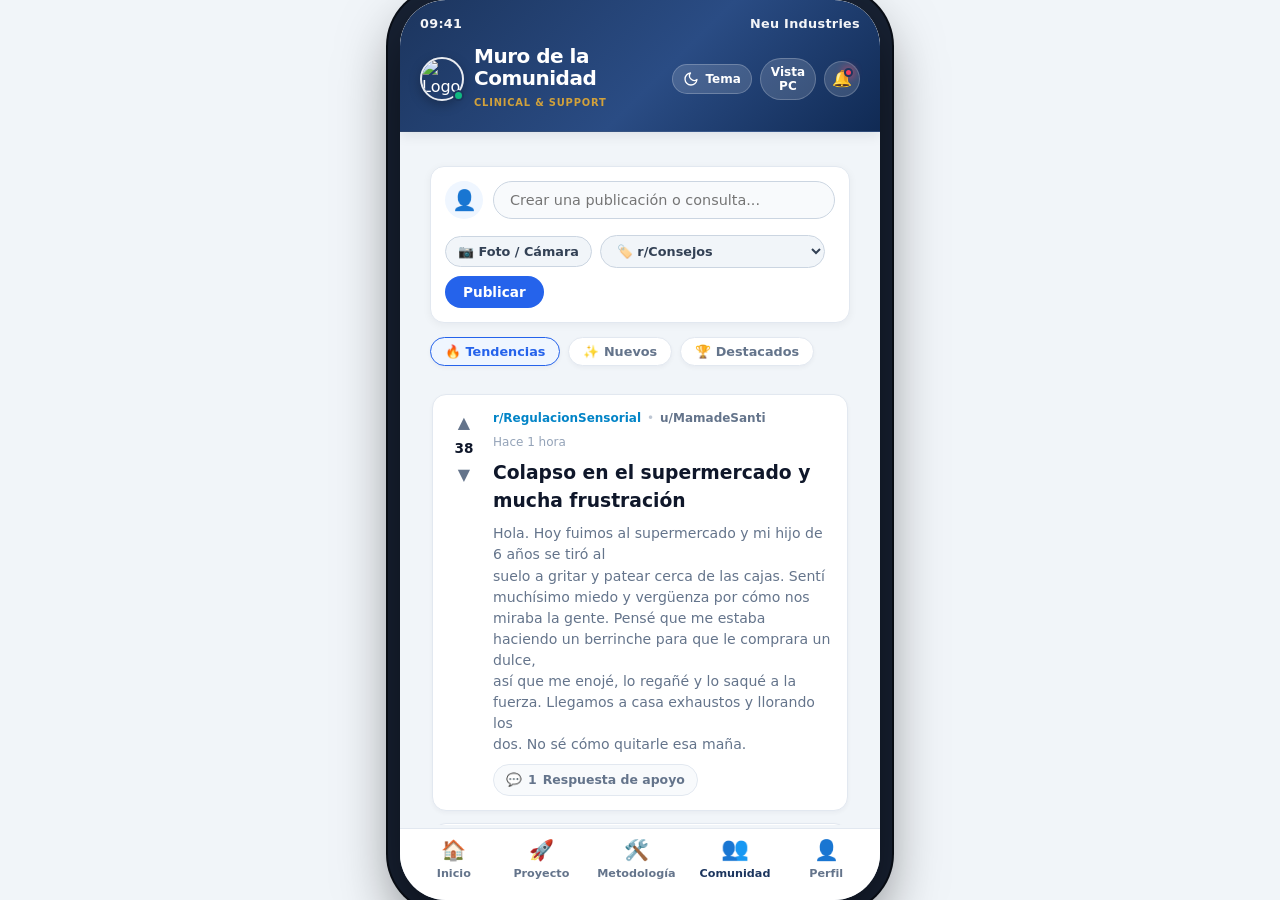
==== commit 0f83cf8a: "saved" ====
--- a/static/pages/comunidad.html
+++ b/static/pages/comunidad.html
@@ -20,16 +20,20 @@
             </div>
             <div class="header-main">
                 <div class="app-brand">
-                    <img src="../images/image_4223f367.png" alt="Logo NeuroMundo" class="logo-app">
-                    <h1>Muro de la Comunidad</h1>
+                    <div class="logo-wrapper">
+                        <img src="static/images/image_4223f367.png" alt="Logo Oficial NeuroMundo" class="logo-app" loading="eager">
+                        <span class="online-pulse-dot" title="Ecosistema Activo"></span>
+                    </div>
+                    <div class="brand-text">
+                        <h1>Muro de la Comunidad</h1>
+                        <span class="brand-badge">CLINICAL & SUPPORT</span>
+                    </div>
                 </div>
                 <div class="app-right-brand">
-                    <button class="theme-toggle-animated" id="theme-toggle" onclick="toggleTheme()"
-                        aria-label="Cambiar tema">
+                    <!-- Conmutador de Modo Oscuro/Claro -->
+                    <button class="theme-toggle-animated" id="theme-toggle" onclick="toggleTheme()" aria-label="Cambiar tema visual" title="Cambiar tema">
                         <div class="icon-container">
-                            <!-- Icono Sol (Modo Claro) -->
-                            <svg class="sun-icon" xmlns="http://www.w3.org/2000/svg" viewBox="0 0 24 24" fill="none"
-                                stroke="currentColor" stroke-width="2" stroke-linecap="round" stroke-linejoin="round">
+                            <svg class="sun-icon" xmlns="http://www.w3.org/2000/svg" viewBox="0 0 24 24" fill="none" stroke="currentColor" stroke-width="2" stroke-linecap="round" stroke-linejoin="round">
                                 <circle cx="12" cy="12" r="5"></circle>
                                 <line x1="12" y1="1" x2="12" y2="3"></line>
                                 <line x1="12" y1="21" x2="12" y2="23"></line>
@@ -40,28 +44,37 @@
                                 <line x1="4.22" y1="19.78" x2="5.64" y2="18.36"></line>
                                 <line x1="18.36" y1="5.64" x2="19.78" y2="4.22"></line>
                             </svg>
-
-                            <!-- Icono Luna (Modo Oscuro) -->
-                            <svg class="moon-icon" xmlns="http://www.w3.org/2000/svg" viewBox="0 0 24 24" fill="none"
-                                stroke="currentColor" stroke-width="2" stroke-linecap="round" stroke-linejoin="round">
+                            <svg class="moon-icon" xmlns="http://www.w3.org/2000/svg" viewBox="0 0 24 24" fill="none" stroke="currentColor" stroke-width="2" stroke-linecap="round" stroke-linejoin="round">
                                 <path d="M21 12.79A9 9 0 1 1 11.21 3 7 7 0 0 0 21 12.79z"></path>
                             </svg>
                         </div>
-                        <span id="theme-text">Oscuro</span>
+                        <span id="theme-text" class="btn-caption">Tema</span>
                     </button>
                     <button class="view-toggle-btn" id="view-toggle" onclick="toggleViewMode()">
                         Vista PC
                     </button>
+
+                    <!-- Menú Desplegable Accesible de Notificaciones -->
                     <div class="user-menu">
-                        <!-- Checkbox oculto que guarda el estado (abierto/cerrado) -->
-                        <input type="checkbox" id="notif-check" class="notif-checkbox">
-                        <!-- El botón ahora es una etiqueta <label> que activa el checkbox al dar clic -->
-                        <label for="notif-check" class="notification-btn" aria-label="Notificaciones">
-                            🔔 <span class="badge"></span>
+                        <input type="checkbox" id="notif-check" class="notif-checkbox" aria-label="Desplegar notificaciones">
+                        <label for="notif-check" class="notification-btn" aria-label="Abrir centro de notificaciones" tabindex="0">
+                            <span class="bell-icon">🔔</span>
+                            <span class="badge" aria-label="Nueva notificación activa"></span>
                         </label>
-                        <div class="user-menu-dropdown">
-                            <div class="menu-item">
-                                <span>Sin notificaciones pendientes</span>
+                        <div class="user-menu-dropdown" role="region" aria-label="Panel de avisos">
+                            <div class="dropdown-header">
+                                <h5>Centro de Notificaciones</h5>
+                                <span class="notif-count">1 nueva</span>
+                            </div>
+                            <div class="menu-item unread">
+                                <span class="notif-icon">🌟</span>
+                                <div class="notif-text">
+                                    <strong>Nueva rutina visual agregada</strong>
+                                    <p>Técnicas de relajación táctil añadidas a Terapia.</p>
+                                </div>
+                            </div>
+                            <div class="menu-item-footer">
+                                <button class="btn-link">Marcar todas como leídas</button>
                             </div>
                         </div>
                     </div>
@@ -73,7 +86,7 @@
         <main class="app-content">
 
             <!-- CAJA PARA CREAR PUBLICACIÓN -->
-            <<!-- CREADOR DE PUBLICACIONES -->
+            <!-- CREADOR DE PUBLICACIONES -->
 <section class="post-creator-box">
   <div class="creator-input-row">
     <span class="user-avatar-badge">👤</span>
--- a/static/css/style.css
+++ b/static/css/style.css
@@ -76,6 +76,16 @@
     --gradient-hero: linear-gradient(145deg, #0f203d 0%, #1c355e 50%, #224b88 100%);
     --gradient-accent: linear-gradient(135deg, #d1a13b 0%, #f59e0b 100%);
     --gradient-banner: linear-gradient(135deg, #1e293b 0%, #334155 100%);
+
+    
+    --bg-dark-blue: #1c355e;
+    --bg-strip-gray: #7d91a9;
+    --accent-yellow: #d1a13b;
+    --app-background: #f1f4f8;
+    --card-background: #ffffff;
+    --text-main: #2b394a;
+    --text-muted: #6c7a89;
+    --success-green: #4caf50;
 }
 
 /* --------------------------------------------------------------------------
@@ -2177,4 +2187,474 @@
   border-radius: 10px;
   margin-top: 8px;
   border: 1px solid #e2e8f0;
+}
+
+
+
+/* ==========================================================================
+   EXTENSIONES PARA VISTA PROBLEMÁTICA / BENTO GRID
+   (AÑADIR AL FINAL DEL ARCHIVO SIN MODIFICAR REGLAS PREVIAS)
+   ========================================================================== */
+
+/* BOTÓN DE IDIOMA EN HEADER */
+.lang-btn {
+    background: rgba(255, 255, 255, 0.2);
+    border: 1px solid rgba(255, 255, 255, 0.3);
+    color: white;
+    font-size: 0.7rem;
+    font-weight: 700;
+    padding: 2px 6px;
+    border-radius: 6px;
+    cursor: pointer;
+    margin-right: 6px;
+}
+
+.app-icons {
+    display: flex;
+    align-items: center;
+}
+
+/* BENTO GRID LAYOUT */
+.bento-container {
+    display: grid;
+    grid-template-columns: repeat(2, 1fr);
+    gap: 12px;
+}
+
+.bento-card {
+    background-color: var(--card-background);
+    border-radius: 18px;
+    padding: 16px;
+    box-shadow: 0 2px 8px rgba(0, 0, 0, 0.04);
+    display: flex;
+    flex-direction: column;
+    justify-content: space-between;
+    position: relative;
+}
+
+.bento-card.wide {
+    grid-column: span 2;
+}
+
+.bento-card.featured {
+    background: var(--bg-dark-blue);
+    color: white;
+}
+
+/* BENTO TAGS / ETIQUETAS */
+.bento-tag {
+    font-size: 0.68rem;
+    font-weight: 800;
+    text-transform: uppercase;
+    letter-spacing: 0.4px;
+    display: inline-block;
+}
+
+.tag-warning {
+    color: #b86b28;
+}
+
+.tag-light {
+    color: #cbd5e1;
+}
+
+.tag-primary {
+    color: var(--bg-dark-blue);
+}
+
+.tag-success {
+    color: var(--success-green, #4caf50);
+}
+
+
+
+/* ==========================================================================
+   EXTENSIONES PARA LA VISTA EL PROYECTO
+   (AÑADIR AL FINAL DEL ARCHIVO CSS EXISTENTE SIN ALTERAR NADA ANTERIOR)
+   ========================================================================== */
+
+/* FICHA TÉCNICA / HERO TRANSLÚCIDO */
+.glass-hero {
+    background: linear-gradient(135deg, rgba(255, 255, 255, 0.9) 0%, rgba(240, 244, 248, 0.95) 100%);
+    backdrop-filter: blur(10px);
+    border: 1px solid rgba(255, 255, 255, 0.6);
+    border-radius: 20px;
+    padding: 18px;
+    margin-bottom: 20px;
+    box-shadow: 0 4px 15px rgba(0, 0, 0, 0.04);
+}
+
+.glass-hero-badge {
+    font-size: 0.7rem;
+    font-weight: 700;
+    color: var(--accent-yellow, #d1a13b);
+    text-transform: uppercase;
+    letter-spacing: 0.5px;
+    display: block;
+}
+
+.glass-hero-title {
+    font-size: 1.25rem;
+    font-weight: 800;
+    color: var(--bg-dark-blue);
+    margin-top: 4px;
+}
+
+.glass-hero-desc {
+    font-size: 0.8rem;
+    color: var(--text-muted);
+    margin-top: 6px;
+    line-height: 1.45;
+}
+
+/* LISTA DE PÍLDORAS / FEATURE PILLS */
+.feature-pill-list {
+    display: flex;
+    flex-wrap: wrap;
+    gap: 8px;
+    margin-top: 14px;
+}
+
+.feature-pill {
+    background-color: var(--card-background, #ffffff);
+    color: var(--bg-dark-blue);
+    font-size: 0.72rem;
+    font-weight: 700;
+    padding: 6px 12px;
+    border-radius: 20px;
+    border: 1px solid rgba(0, 0, 0, 0.06);
+    box-shadow: 0 1px 3px rgba(0, 0, 0, 0.03);
+    display: inline-flex;
+    align-items: center;
+}
+
+/* LISTADO DE EJES FUNDAMENTALES */
+.ejes-container {
+    display: flex;
+    flex-direction: column;
+    gap: 12px;
+}
+
+.eje-card {
+    background: var(--card-background);
+    padding: 14px;
+    border-radius: 16px;
+    display: flex;
+    gap: 12px;
+    align-items: center;
+    box-shadow: 0 2px 6px rgba(0, 0, 0, 0.03);
+}
+
+.eje-icon {
+    font-size: 1.5rem;
+    flex-shrink: 0;
+}
+
+.eje-text h4 {
+    font-size: 0.88rem;
+    font-weight: 700;
+    color: var(--text-main);
+    margin-bottom: 2px;
+}
+
+.eje-text p {
+    font-size: 0.75rem;
+    color: var(--text-muted);
+    line-height: 1.35;
+}
+
+
+/* ==========================================================================
+   EXTENSIONES PARA LA VISTA DE PERFIL Y CONFIGURACIONES
+   (AÑADIR AL FINAL DEL ARCHIVO CSS EXISTENTE SIN ALTERAR NADA ANTERIOR)
+   ========================================================================== */
+
+/* TARJETA PRINCIPAL DEL PERFIL */
+.profile-card-top {
+    background-color: var(--card-background);
+    border-radius: 20px;
+    padding: 20px 16px;
+    text-align: center;
+    box-shadow: 0 2px 8px rgba(0, 0, 0, 0.04);
+    margin-bottom: 20px;
+    display: flex;
+    flex-direction: column;
+    align-items: center;
+}
+
+.profile-avatar-big {
+    width: 64px;
+    height: 64px;
+    background-color: var(--bg-main, #f0f4f8);
+    border-radius: 50%;
+    display: flex;
+    align-items: center;
+    justify-content: center;
+    font-size: 2rem;
+    margin-bottom: 10px;
+    box-shadow: inset 0 2px 4px rgba(0, 0, 0, 0.05);
+}
+
+.profile-name {
+    font-size: 1.1rem;
+    font-weight: 800;
+    color: var(--bg-dark-blue);
+    margin-bottom: 2px;
+}
+
+.profile-email {
+    font-size: 0.78rem;
+    color: var(--text-muted);
+    margin-bottom: 12px;
+}
+
+/* BADGES DE USUARIO */
+.profile-badges-row {
+    display: flex;
+    gap: 8px;
+    justify-content: center;
+    flex-wrap: wrap;
+}
+
+.user-badge-item {
+    font-size: 0.7rem;
+    font-weight: 700;
+    padding: 4px 10px;
+    border-radius: 12px;
+    background-color: #e2e8f0;
+    color: #475569;
+}
+
+.user-badge-item.badge-active {
+    background-color: #dbeafe;
+    color: var(--bg-dark-blue);
+}
+
+.user-badge-item.badge-guide {
+    background-color: #fef3c7;
+    color: #92400e;
+}
+
+.settings-list-item.switch-account-item {
+    color: #2563eb;
+    font-weight: 600;
+}
+
+.settings-list-item.switch-account-item .item-arrow {
+    color: #2563eb;
+}
+
+.login-body {
+    background-color: var(--bg-main, #f0f4f8);
+    display: flex;
+    justify-content: center;
+    align-items: center;
+    min-height: 100vh;
+    margin: 0;
+    font-family: system-ui, -apple-system, sans-serif;
+}
+
+.login-card {
+    background-color: var(--card-background, #ffffff);
+    width: 100%;
+    max-width: 380px;
+    padding: 30px 24px;
+    border-radius: 20px;
+    box-shadow: 0 4px 12px rgba(0, 0, 0, 0.08);
+    box-sizing: border-box;
+}
+
+.login-header {
+    text-align: center;
+    margin-bottom: 24px;
+}
+
+.login-header h2 {
+    color: var(--bg-dark-blue, #1e293b);
+    font-size: 1.4rem;
+    font-weight: 800;
+    margin: 0 0 6px 0;
+}
+
+.login-header p {
+    color: var(--text-muted, #64748b);
+    font-size: 0.85rem;
+    margin: 0;
+}
+
+
+/* FORMULARIO */
+.login-form {
+    width: 100%;
+    /* NUEVO: Asegura que ocupe todo el ancho del contenedor */
+    display: flex;
+    flex-direction: column;
+    gap: 16px;
+}
+
+.form-group {
+    display: flex;
+    flex-direction: column;
+    gap: 6px;
+    text-align: left;
+}
+
+.form-group label {
+    font-size: 0.8rem;
+    font-weight: 700;
+    color: var(--bg-dark-blue, #334155);
+}
+
+
+.input-wrapper {
+    position: relative;
+    display: flex;
+    align-items: center;
+    width: 100%;
+}
+
+.form-group input {
+    width: 100%;
+    padding: 12px 40px 12px 12px;
+    border-radius: 10px;
+    font-size: 0.9rem;
+    box-sizing: border-box;
+    outline: none;
+    transition: border-color 0.2s, box-shadow 0.2s;
+}
+
+.form-group input:focus {
+    border-color: #2563eb;
+    box-shadow: 0 0 0 3px rgba(37, 99, 235, 0.1);
+}
+
+
+.toggle-btn {
+    position: absolute;
+    right: 10px;
+    background: none;
+    border: none;
+    cursor: pointer;
+    font-size: 1rem;
+    opacity: 0.6;
+    padding: 4px;
+    transition: opacity 0.2s;
+}
+
+.toggle-btn:hover {
+    opacity: 1;
+}
+
+
+.error-message {
+    background-color: #fef2f2;
+    color: #dc2626;
+    border: 1px solid #fecaca;
+    padding: 10px;
+    border-radius: 10px;
+    font-size: 0.8rem;
+    font-weight: 600;
+    text-align: center;
+    display: none;
+}
+
+
+/* BOTONES */
+.btn-primary {
+    background-color: #2563eb;
+    color: #ffffff;
+    border: none;
+    padding: 12px;
+    border-radius: 10px;
+    font-weight: 700;
+    font-size: 0.95rem;
+    cursor: pointer;
+    margin-top: 8px;
+    transition: background-color 0.2s, transform 0.1s;
+}
+
+.btn-primary:hover {
+    background-color: #1d4ed8;
+}
+
+.btn-primary:active {
+    transform: scale(0.98);
+}
+
+.login-footer {
+    text-align: center;
+    margin-top: 16px;
+    width: 100%;
+    border-top: 1px solid #f1f5f9;
+    padding-top: 14px;
+}
+
+.btn-cancel {
+    color: var(--text-muted, #64748b);
+    font-size: 0.85rem;
+    text-decoration: none;
+    font-weight: 600;
+    transition: color 0.2s;
+}
+
+.btn-cancel:hover {
+    color: var(--bg-dark-blue, #1e293b);
+    text-decoration: underline;
+}
+
+
+
+/* ESPACIAMIENTO ENTRE SECCIONES */
+.section-spacer {
+    margin-bottom: 10px;
+}
+
+/* GRUPO DE CONFIGURACIONES TIPO MÓVIL */
+.settings-list-group {
+    background-color: var(--card-background);
+    border-radius: 16px;
+    overflow: hidden;
+    box-shadow: 0 2px 8px rgba(0, 0, 0, 0.03);
+    margin-bottom: 20px;
+}
+
+.settings-list-item {
+    display: flex;
+    align-items: center;
+    justify-content: space-between;
+    padding: 14px 16px;
+    border-bottom: 1px solid rgba(0, 0, 0, 0.05);
+    cursor: pointer;
+    transition: background-color 0.15s ease;
+}
+
+.settings-list-item:last-child {
+    border-bottom: none;
+}
+
+.settings-list-item:active {
+    background-color: rgba(0, 0, 0, 0.02);
+}
+
+.item-left {
+    font-size: 0.85rem;
+    font-weight: 600;
+    color: var(--text-main);
+    display: flex;
+    align-items: center;
+    gap: 8px;
+}
+
+.item-arrow {
+    font-size: 0.8rem;
+    color: var(--text-muted);
+}
+
+/* OPCIÓN DE CERRAR SESIÓN */
+.settings-list-item.logout-item .item-left {
+    color: #dc2626;
+}
+
+.settings-list-item.logout-item .item-arrow {
+    color: #dc2626;
 }
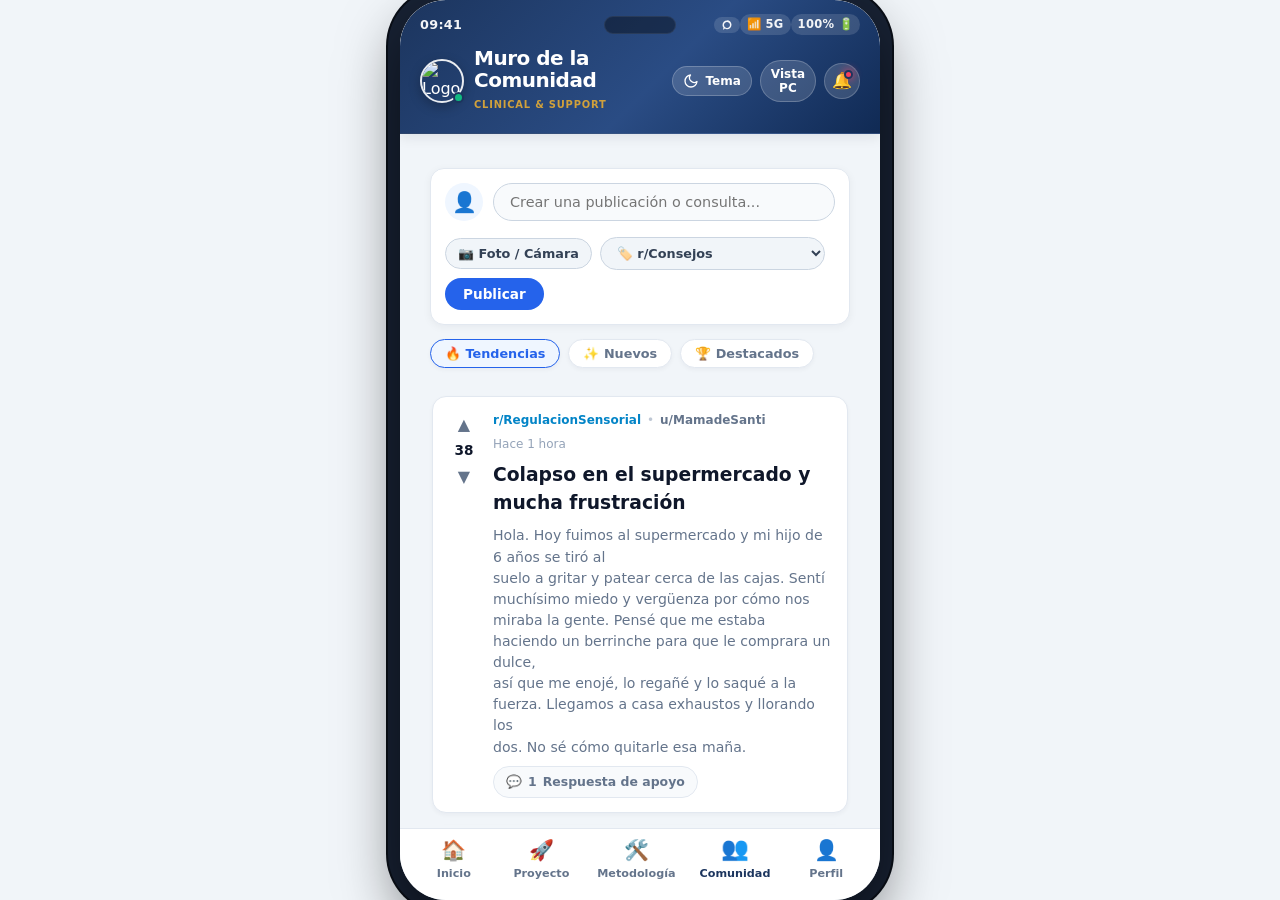
==== commit 6fad8204: "saved" ====
--- a/static/pages/comunidad.html
+++ b/static/pages/comunidad.html
@@ -15,8 +15,15 @@
         <!-- ENCABEZADO FIJO -->
         <header class="app-header">
             <div class="header-top">
-                <span>09:41</span>
-                <span>Neu Industries</span>
+                <span class="app-time" id="live-clock">09:41</span>
+                <div class="dynamic-island-indicator" aria-hidden="true"></div>
+                <div class="app-icons" aria-label="Estado de red y batería">
+                    <span class="status-chip signal-chip">
+                        <svg class="h-icon" viewBox="0 0 24 24" fill="currentColor"><path d="M12 3c-4.97 0-9 4.03-9 9 0 2.12.74 4.07 1.97 5.61L4.35 19.4c-.39.39-.39 1.02 0 1.41.39.39 1.02.39 1.41 0l1.9-1.9C9.32 19.98 10.63 20.5 12 20.5c4.97 0 9-4.03 9-9s-4.03-9-9-9zm0 15c-3.31 0-6-2.69-6-6s2.69-6 6-6 6 2.69 6 6-2.69 6-6 6z"/></svg>
+                    </span>
+                    <span class="status-chip">📶 5G</span>
+                    <span class="status-chip">100% 🔋</span>
+                </div>
             </div>
             <div class="header-main">
                 <div class="app-brand">
--- a/static/css/style.css
+++ b/static/css/style.css
@@ -206,6 +206,7 @@
 }
 
 .header-top {
+    position: relative; /* Establece el marco de referencia */
     display: flex;
     justify-content: space-between;
     align-items: center;
@@ -217,17 +218,14 @@
 }
 
 .dynamic-island-indicator {
+    position: absolute;
+    left: 50%;
+    transform: translateX(-50%);
     width: 72px;
     height: 18px;
     background-color: rgba(0, 0, 0, 0.4);
     border-radius: var(--border-radius-pill);
     border: 1px solid rgba(255, 255, 255, 0.08);
-}
-
-.app-icons {
-    display: flex;
-    align-items: center;
-    gap: 6px;
 }
 
 .status-chip {
@@ -823,6 +821,12 @@
     line-height: 1.35;
 }
 
+.copiloto-text-info {
+    font-size: 0.92rem;
+    font-weight: 800;
+    margin-bottom: 2px;
+}
+
 .btn-ia-action {
     background: var(--brand-accent);
     color: var(--text-on-accent);
@@ -2657,4 +2661,305 @@
 
 .settings-list-item.logout-item .item-arrow {
     color: #dc2626;
+}
+
+.lista-modulos-autonomia {
+    display: flex;
+    flex-direction: column;
+    gap: 12px;
+}
+
+.tarjeta-modulo-app {
+    background-color: var(--bg-tarjeta);
+    border-radius: 14px;
+    padding: 14px;
+    border: 1px solid var(--borde-suave);
+    display: flex;
+    flex-direction: column;
+    gap: 8px;
+}
+
+.tarjeta-modulo-app.pictogramas {
+    border-left: 5px solid var(--azul-amigable);
+}
+
+.tarjeta-modulo-app.regulacion {
+    border-left: 5px solid var(--verde-calma);
+}
+
+.tarjeta-modulo-app.agenda {
+    border-left: 5px solid #0284c7;
+}
+
+.tarjeta-modulo-app.alertas {
+    border-left: 5px solid var(--dorado-alerta);
+}
+
+.encabezado-tarjeta-app {
+    display: flex;
+    align-items: center;
+    gap: 10px;
+}
+
+.icono-app-small {
+    width: 32px;
+    height: 32px;
+    object-fit: contain;
+}
+
+.titulo-tarjeta-app {
+    font-size: 0.95rem;
+    font-weight: 700;
+    color: var(--texto-principal);
+}
+
+.desc-tarjeta-app {
+    font-size: 0.82rem;
+    color: var(--texto-secundario);
+    line-height: 1.35;
+}
+
+.acciones-app-fila {
+    display: flex;
+    gap: 10px;
+    margin-top: 4px;
+}
+
+.boton-app-primario {
+    background-color: var(--azul-amigable);
+    color: #ffffff;
+    border: none;
+    padding: 8px 14px;
+    font-size: 0.8rem;
+    font-weight: 600;
+    border-radius: 6px;
+    cursor: pointer;
+}
+
+.enlace-app-secundario {
+    color: var(--azul-amigable);
+    font-size: 0.8rem;
+    font-weight: 600;
+    text-decoration: none;
+    align-self: center;
+}
+
+.grilla-recursos-movil {
+    display: flex;
+    flex-direction: column;
+    gap: 10px;
+}
+
+.item-recurso-movil {
+    background-color: var(--bg-tarjeta);
+    border-radius: 10px;
+    padding: 12px;
+    border: 1px solid var(--borde-suave);
+}
+
+.titulo-recurso-movil {
+    font-size: 0.88rem;
+    font-weight: 700;
+    color: var(--texto-principal);
+}
+
+.desc-recurso-movil {
+    font-size: 0.8rem;
+    color: var(--texto-secundario);
+    margin: 4px 0 8px 0;
+}
+
+.captura-recurso-movil {
+    width: 100%;
+    border-radius: 6px;
+}
+
+.barra-navegacion-inferior {
+    background-color: #ffffff;
+    border-top: 1px solid var(--borde-suave);
+    display: flex;
+    justify-content: space-around;
+    padding: 10px 0;
+    position: sticky;
+    bottom: 0;
+}
+
+.item-nav-app {
+    font-size: 0.75rem;
+    color: var(--texto-secundario);
+    text-decoration: none;
+    font-weight: 600;
+}
+
+.item-nav-app.activo {
+    color: var(--azul-amigable);
+}
+
+
+/* MÓDULOS DE AUTONOMÍA Y RUTINAS */
+.autonomia-section {
+    margin-bottom: 20px;
+    display: flex;
+    flex-direction: column;
+}
+
+.tarjeta-modulo-app {
+    background-color: var(--card-background);
+    border-radius: 16px;
+    padding: 16px;
+    margin-bottom: 12px;
+    box-shadow: 0 2px 6px rgba(0, 0, 0, 0.03);
+    border-left: 5px solid var(--bg-dark-blue);
+    display: flex;
+    flex-direction: column;
+    gap: 8px;
+}
+
+.encabezado-tarjeta-app {
+    display: flex;
+    align-items: center;
+}
+
+.titulo-tarjeta-app {
+    font-size: 0.98rem;
+    font-weight: 700;
+    color: var(--text-main);
+}
+
+.desc-tarjeta-app {
+    font-size: 0.82rem;
+    color: var(--text-muted);
+    line-height: 1.4;
+}
+
+.boton-app-primario {
+    margin-top: 4px;
+    padding: 8px 14px;
+    border: none;
+    border-radius: 8px;
+    background-color: var(--bg-dark-blue);
+    color: white;
+    font-weight: 600;
+    font-size: 0.8rem;
+    cursor: pointer;
+    align-self: flex-start;
+    transition: background-color 0.2s ease;
+}
+
+.boton-app-primario:active {
+    opacity: 0.9;
+}
+
+/* MÉTRICAS DE IMPACTO */
+.metrics-section {
+    margin-bottom: 20px;
+}
+
+.metrica-card {
+    background: linear-gradient(135deg, #1c355e 0%, #7d91a9 100%);
+    color: white;
+    background: var(--gradient-hero);
+    border-radius: var(--border-radius-lg);
+    padding: 26px 20px;
+    text-align: center;
+    position: relative;
+    overflow: hidden;
+    margin-bottom: 22px;
+    box-shadow: var(--shadow-primary-glow);
+    border: 1px solid rgba(255, 255, 255, 0.12);
+}
+
+.metrica-num {
+    font-size: 2rem;
+    font-weight: 800;
+    color: var(--accent-yellow, #d1a13b);
+    display: block;
+    margin-bottom: 2px;
+}
+
+.metrica-txt {
+    font-size: 0.8rem;
+    font-weight: 600;
+    line-height: 1.35;
+    opacity: 0.95;
+}
+
+
+/* CASO CLÍNICO DE EVIDENCIA */
+.case-section {
+    margin-bottom: 20px;
+}
+
+.case-card {
+    background-color: var(--card-background);
+    border-radius: 16px;
+    padding: 14px;
+    box-shadow: 0 2px 6px rgba(0, 0, 0, 0.03);
+}
+
+.case-tag {
+    display: inline-block;
+    background-color: #e8f5e9;
+    color: #2e7d32;
+    font-weight: 700;
+    font-size: 0.7rem;
+    padding: 3px 8px;
+    border-radius: 6px;
+    margin-bottom: 8px;
+}
+
+.case-question {
+    font-style: italic;
+    font-weight: 700;
+    margin-bottom: 6px;
+    font-size: 0.88rem;
+    color: var(--text-main);
+}
+
+/* VARIANTES DE BORDES PARA LAS CARDS DE ARTÍCULOS */
+.feed-card-green {
+    border-left-color: var(--success-green, #4caf50);
+}
+
+/* Transición suave entre temas */
+body, .app-container, .card-bg, .bento-card, .tool-card, .feed-card {
+    transition: background-color 0.3s ease, color 0.3s ease, border-color 0.3s ease;
+}
+
+/* Corrección de componentes en Modo Oscuro */
+body.dark-theme {
+    --card-background: var(--card-bg);
+    --app-background: var(--app-bg);
+}
+
+body.dark-theme .bento-card,
+body.dark-theme .glass-hero,
+body.dark-theme .profile-card-top,
+body.dark-theme .settings-list-group,
+body.dark-theme .login-card,
+body.dark-theme .case-card {
+    background-color: var(--card-bg);
+    border-color: var(--border-subtle);
+    color: var(--text-heading);
+}
+
+body.dark-theme .glass-hero {
+    background: linear-gradient(135deg, rgba(19, 28, 46, 0.95) 0%, rgba(15, 23, 42, 0.9) 100%);
+}
+
+body.dark-theme .glass-hero-title,
+body.dark-theme .profile-name,
+body.dark-theme .login-header h2 {
+    color: var(--text-heading);
+}
+
+body.dark-theme .item-left,
+body.dark-theme .form-group label {
+    color: var(--text-body);
+}
+
+body.dark-theme .form-group input {
+    background-color: var(--app-bg);
+    border-color: var(--border-strong);
+    color: var(--text-heading);
 }
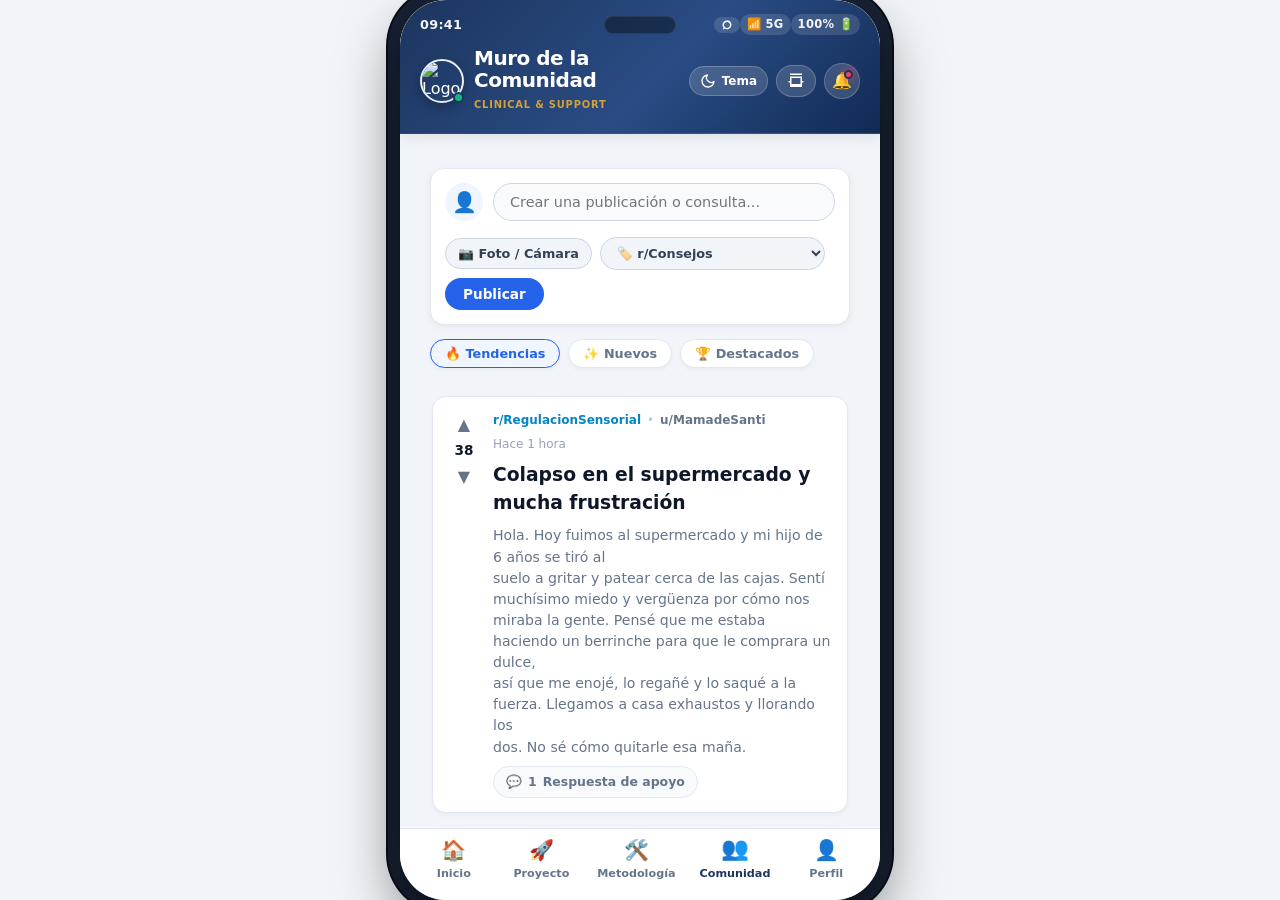
==== commit bb8e787f: "saved" ====
--- a/static/pages/comunidad.html
+++ b/static/pages/comunidad.html
@@ -28,7 +28,7 @@
             <div class="header-main">
                 <div class="app-brand">
                     <div class="logo-wrapper">
-                        <img src="static/images/image_4223f367.png" alt="Logo Oficial NeuroMundo" class="logo-app" loading="eager">
+                        <img src="static/images/Logo empresa.png" alt="Logo Oficial NeuroMundo" class="logo-app" loading="eager">
                         <span class="online-pulse-dot" title="Ecosistema Activo"></span>
                     </div>
                     <div class="brand-text">
@@ -57,9 +57,14 @@
                         </div>
                         <span id="theme-text" class="btn-caption">Tema</span>
                     </button>
-                    <button class="view-toggle-btn" id="view-toggle" onclick="toggleViewMode()">
-                        Vista PC
-                    </button>
+<!-- Conmutador Modo PC / Tablet -->
+<button class="view-toggle-btn" id="view-toggle" onclick="toggleViewMode()" aria-label="Cambiar a vista de escritorio" title="Alternar Layout">
+    <span class="view-icon">
+        <svg viewBox="0 0 24 24" xmlns="http://www.w3.org/2000/svg">
+            <path d="M4 6h16v12H4V6zm2 2v8h12V8H6zm-4 4h2v2H2v-2zm18 0h2v2h-2v-2zM4 4h16V2H4v2zm0 16h16v-2H4v2z"/>
+        </svg>
+    </span>
+</button>
 
                     <!-- Menú Desplegable Accesible de Notificaciones -->
                     <div class="user-menu">
@@ -450,6 +455,35 @@
     </div>
 
     <script src="../js/script.js"></script>
+    <!-- SCRIPT DE INICIALIZACIÓN DEL TEMA (Evita el parpadeo blanco) -->
+    <script>
+    (function() {
+        try {
+            // Inicializar tema
+            var savedTheme = localStorage.getItem('neuromundo-theme');
+            var prefersDark = window.matchMedia('(prefers-color-scheme: dark)').matches;
+            
+            if (savedTheme === 'dark' || (!savedTheme && prefersDark)) {
+                document.body.classList.add('dark-theme');
+            }
+            
+            // Inicializar modo PC INMEDIATAMENTE (antes de cualquier renderizado)
+            var savedViewMode = localStorage.getItem('neuromundo-view-mode');
+            if (savedViewMode === 'pc') {
+                document.documentElement.classList.add('pc-mode');
+                document.body.classList.add('pc-mode');
+                
+                // Forzar viewport meta inmediatamente
+                var viewportMeta = document.querySelector('meta[name="viewport"]');
+                if (viewportMeta) {
+                    viewportMeta.setAttribute('content', 'width=1280, initial-scale=0.25');
+                }
+            }
+        } catch (e) { 
+            console.warn('localStorage no está disponible'); 
+        }
+    })();
+    </script>
 </body>
 
 </html>
--- a/static/css/style.css
+++ b/static/css/style.css
@@ -2962,4 +2962,268 @@
     background-color: var(--app-bg);
     border-color: var(--border-strong);
     color: var(--text-heading);
-}+}
+
+/* Icono animado de dispositivo girando */
+.view-icon {
+    display: inline-flex;
+    align-items: center;
+    justify-content: center;
+    width: 18px;
+    height: 18px;
+    transition: transform var(--transition-slow);
+}
+
+.view-icon svg {
+    width: 18px;
+    height: 18px;
+    fill: currentColor;
+}
+
+/* Estado activo del botón Vista PC */
+.view-toggle-btn.active {
+    background: var(--brand-accent);
+    color: var(--text-on-accent);
+    box-shadow: 0 0 12px rgba(209, 161, 59, 0.5);
+}
+
+.view-toggle-btn.active .view-icon {
+    transform: rotate(90deg);
+}
+
+/* ==========================================================================
+   MODO PC PREMIUM - ESCRITORIO FORZADO CON ACABADO PROFESIONAL
+   ========================================================================== */
+
+/* Aplicación inmediata de clase de modo PC */
+html.pc-mode, body.pc-mode {
+    /* Forzar renderizado de escritorio inmediato */
+    font-size: 16px !important;
+    line-height: 1.6 !important;
+}
+
+body.pc-mode {
+    background-color: var(--app-bg);
+    align-items: flex-start;
+    padding: 0;
+    min-height: 100vh;
+}
+
+/* Contenedor principal con ancho máximo de escritorio */
+body.pc-mode .app-container {
+    width: 100%;
+    max-width: 1320px !important;
+    height: auto;
+    min-height: 100vh;
+    max-height: none;
+    border-radius: 0 !important;
+    box-shadow: none !important;
+    border: none;
+    margin: 0 auto !important;
+    padding: 0;
+}
+
+/* Header optimizado para escritorio */
+body.pc-mode .app-header {
+    position: sticky;
+    top: 0;
+    z-index: 1000;
+    border-radius: 0;
+    padding: 16px 40px;
+}
+
+body.pc-mode .header-main {
+    max-width: 1320px;
+    margin: 0 auto;
+    padding: 0 20px;
+}
+
+/* Área de contenido con espaciado amplio de escritorio */
+body.pc-mode .app-content {
+    padding: 80px 40px !important;
+    max-width: 1320px;
+    margin: 0 auto;
+}
+
+/* Secciones principales con espacios generosos */
+body.pc-mode section {
+    padding: 60px 0 !important;
+    margin-bottom: 40px !important;
+}
+
+/* Tarjetas y contenedores con diseño de escritorio */
+body.pc-mode .welcome-card,
+body.pc-mode .tool-card,
+body.pc-mode .feed-card,
+body.pc-mode .copiloto-box,
+body.pc-mode .category-info-panel {
+    padding: 40px !important;
+    margin-bottom: 30px !important;
+    border-radius: 12px !important;
+}
+
+/* Grid layouts para distribución horizontal */
+body.pc-mode .categories-section {
+    display: grid;
+    grid-template-columns: repeat(4, 1fr);
+    gap: 20px;
+    margin-bottom: 40px;
+}
+
+body.pc-mode .categories-scroll {
+    display: grid;
+    grid-template-columns: repeat(4, 1fr);
+    gap: 20px;
+    overflow-x: visible;
+}
+
+body.pc-mode .category-item {
+    flex: 1;
+    padding: 20px 30px;
+    font-size: 1rem;
+}
+
+body.pc-mode .tools-section {
+    display: grid;
+    grid-template-columns: repeat(3, 1fr);
+    gap: 30px;
+}
+
+body.pc-mode .tool-card {
+    display: flex;
+    flex-direction: column;
+    min-height: 200px;
+}
+
+body.pc-mode .articles-section {
+    display: grid;
+    grid-template-columns: repeat(2, 1fr);
+    gap: 30px;
+}
+
+body.pc-mode .feed-card {
+    min-height: 250px;
+}
+
+/* Tipografía escalada para escritorio */
+body.pc-mode h1 {
+    font-size: 2.5rem !important;
+    line-height: 1.2 !important;
+}
+
+body.pc-mode h2 {
+    font-size: 2rem !important;
+    line-height: 1.3 !important;
+}
+
+body.pc-mode h3 {
+    font-size: 1.5rem !important;
+    line-height: 1.4 !important;
+}
+
+body.pc-mode h4 {
+    font-size: 1.25rem !important;
+    line-height: 1.5 !important;
+}
+
+body.pc-mode p, 
+body.pc-mode .text-body {
+    font-size: 1.1rem !important;
+    line-height: 1.7 !important;
+}
+
+/* Botones con tamaños de escritorio */
+body.pc-mode button,
+body.pc-mode .btn-primary,
+body.pc-mode .community-btn {
+    padding: 14px 28px !important;
+    font-size: 1rem !important;
+    min-height: 48px;
+}
+
+/* Inputs y formularios con tamaños de escritorio */
+body.pc-mode input,
+body.pc-mode textarea,
+body.pc-mode select {
+    padding: 14px 20px !important;
+    font-size: 1rem !important;
+    min-height: 48px;
+}
+
+/* Navegación inferior oculta en modo PC (usar navegación superior) */
+body.pc-mode .app-nav {
+    display: none !important;
+}
+
+/* Búsqueda con ancho de escritorio */
+body.pc-mode .search-box {
+    max-width: 600px;
+    margin: 0 auto;
+    padding: 16px 24px;
+}
+
+body.pc-mode .search-box input {
+    font-size: 1.1rem;
+}
+
+/* Iconos escalados para escritorio */
+body.pc-mode .view-icon svg,
+body.pc-mode .cat-icon,
+body.pc-mode .tool-icon,
+body.pc-mode .nav-icon {
+    width: 24px;
+    height: 24px;
+}
+
+/* Espaciado entre elementos */
+body.pc-mode .section-title-wrap {
+    margin-bottom: 30px;
+}
+
+body.pc-mode .block-title {
+    font-size: 1.8rem;
+    margin-bottom: 20px;
+}
+
+/* Ajustes específicos para proyectos complejos */
+body.pc-mode .bento-container {
+    display: grid;
+    grid-template-columns: repeat(3, 1fr);
+    gap: 30px;
+}
+
+body.pc-mode .bento-card.wide {
+    grid-column: span 2;
+}
+
+body.pc-mode .ejes-container {
+    display: grid;
+    grid-template-columns: repeat(3, 1fr);
+    gap: 30px;
+}
+
+/* Optimización para pantallas muy grandes */
+@media (min-width: 1600px) {
+    body.pc-mode .app-container {
+        max-width: 1600px !important;
+    }
+    
+    body.pc-mode .app-content {
+        padding: 100px 60px !important;
+    }
+    
+    body.pc-mode .tools-section {
+        grid-template-columns: repeat(4, 1fr);
+    }
+}
+
+/* Optimización para pantallas medianas de escritorio */
+@media (min-width: 1024px) and (max-width: 1319px) {
+    body.pc-mode .app-content {
+        padding: 60px 30px !important;
+    }
+    
+    body.pc-mode .tools-section {
+        grid-template-columns: repeat(2, 1fr);
+    }
+}
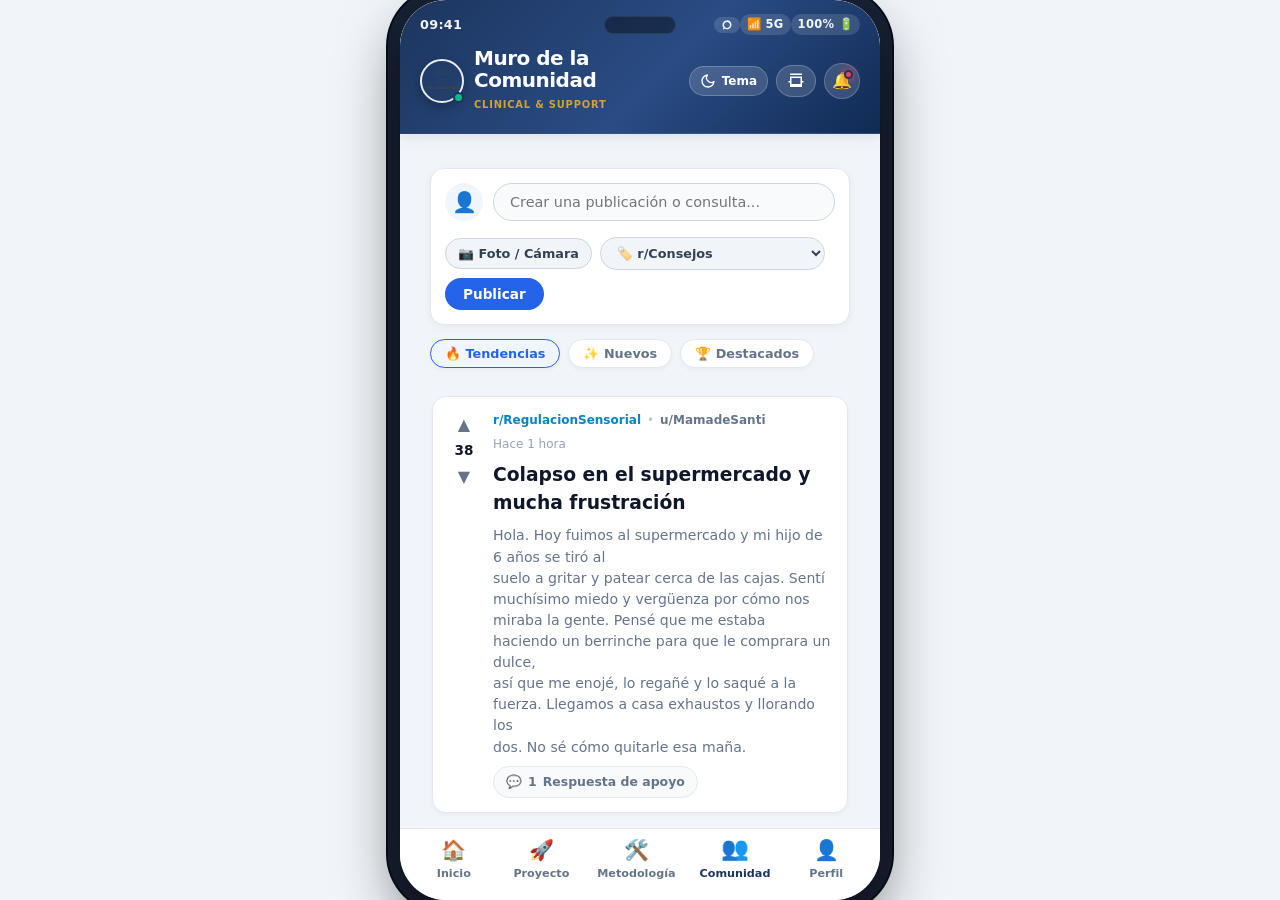
==== commit 6ebdd336: "saved" ====
--- a/static/pages/comunidad.html
+++ b/static/pages/comunidad.html
@@ -28,7 +28,7 @@
             <div class="header-main">
                 <div class="app-brand">
                     <div class="logo-wrapper">
-                        <img src="static/images/Logo empresa.png" alt="Logo Oficial NeuroMundo" class="logo-app" loading="eager">
+<img src="../images/Logo empresa.png" alt="Logo Oficial NeuroMundo" class="logo-app" loading="eager">
                         <span class="online-pulse-dot" title="Ecosistema Activo"></span>
                     </div>
                     <div class="brand-text">
@@ -459,21 +459,29 @@
     <script>
     (function() {
         try {
-            // Inicializar tema
-            var savedTheme = localStorage.getItem('neuromundo-theme');
+            // Sistema de tema Bootstrap con data-bs-theme
+            var savedTheme = localStorage.getItem('themeMode');
             var prefersDark = window.matchMedia('(prefers-color-scheme: dark)').matches;
             
-            if (savedTheme === 'dark' || (!savedTheme && prefersDark)) {
+            // Determinar tema inicial
+            var initialTheme = savedTheme || (prefersDark ? 'dark' : 'light');
+            
+            // Aplicar atributo nativo de Bootstrap inmediatamente
+            document.documentElement.setAttribute('data-bs-theme', initialTheme);
+            
+            // Mantener compatibilidad con clase existente
+            if (initialTheme === 'dark') {
                 document.body.classList.add('dark-theme');
+            } else {
+                document.body.classList.remove('dark-theme');
             }
             
-            // Inicializar modo PC INMEDIATAMENTE (antes de cualquier renderizado)
+            // Inicializar modo PC si existe
             var savedViewMode = localStorage.getItem('neuromundo-view-mode');
             if (savedViewMode === 'pc') {
                 document.documentElement.classList.add('pc-mode');
                 document.body.classList.add('pc-mode');
                 
-                // Forzar viewport meta inmediatamente
                 var viewportMeta = document.querySelector('meta[name="viewport"]');
                 if (viewportMeta) {
                     viewportMeta.setAttribute('content', 'width=1280, initial-scale=0.25');
@@ -481,6 +489,8 @@
             }
         } catch (e) { 
             console.warn('localStorage no está disponible'); 
+            // Fallback a light mode
+            document.documentElement.setAttribute('data-bs-theme', 'light');
         }
     })();
     </script>
--- a/static/css/style.css
+++ b/static/css/style.css
@@ -844,6 +844,10 @@
     transform: scale(1.06);
 }
 
+.seccion-contenido {
+    margin-top: 15px;
+}
+
 /* Herramientas Diarias */
 .tools-section {
     margin-bottom: 24px;
@@ -2964,6 +2968,8 @@
     color: var(--text-heading);
 }
 
+
+
 /* Icono animado de dispositivo girando */
 .view-icon {
     display: inline-flex;
@@ -2991,239 +2997,53 @@
     transform: rotate(90deg);
 }
 
-/* ==========================================================================
-   MODO PC PREMIUM - ESCRITORIO FORZADO CON ACABADO PROFESIONAL
-   ========================================================================== */
-
-/* Aplicación inmediata de clase de modo PC */
-html.pc-mode, body.pc-mode {
-    /* Forzar renderizado de escritorio inmediato */
-    font-size: 16px !important;
-    line-height: 1.6 !important;
-}
-
+/* --------------------------------------------------------------------------
+   MODO PC / ESCRITORIO FORZADO
+   -------------------------------------------------------------------------- */
 body.pc-mode {
     background-color: var(--app-bg);
     align-items: flex-start;
-    padding: 0;
-    min-height: 100vh;
-}
-
-/* Contenedor principal con ancho máximo de escritorio */
+    padding: 20px;
+}
+
 body.pc-mode .app-container {
     width: 100%;
-    max-width: 1320px !important;
+    max-width: 1400px;
     height: auto;
     min-height: 100vh;
     max-height: none;
-    border-radius: 0 !important;
-    box-shadow: none !important;
+    border-radius: var(--border-radius-lg);
+    box-shadow: var(--shadow-xl);
     border: none;
-    margin: 0 auto !important;
-    padding: 0;
-}
-
-/* Header optimizado para escritorio */
-body.pc-mode .app-header {
-    position: sticky;
-    top: 0;
+    margin: 0 auto;
+}
+
+body.pc-mode .app-nav {
+    position: fixed;
+    bottom: 20px;
+    left: 50%;
+    transform: translateX(-50%);
+    border-radius: var(--border-radius-pill);
+    box-shadow: var(--shadow-xl);
+    max-width: 400px;
     z-index: 1000;
-    border-radius: 0;
-    padding: 16px 40px;
-}
-
-body.pc-mode .header-main {
-    max-width: 1320px;
-    margin: 0 auto;
-    padding: 0 20px;
-}
-
-/* Área de contenido con espaciado amplio de escritorio */
-body.pc-mode .app-content {
-    padding: 80px 40px !important;
-    max-width: 1320px;
-    margin: 0 auto;
-}
-
-/* Secciones principales con espacios generosos */
-body.pc-mode section {
-    padding: 60px 0 !important;
-    margin-bottom: 40px !important;
-}
-
-/* Tarjetas y contenedores con diseño de escritorio */
-body.pc-mode .welcome-card,
-body.pc-mode .tool-card,
-body.pc-mode .feed-card,
-body.pc-mode .copiloto-box,
-body.pc-mode .category-info-panel {
-    padding: 40px !important;
-    margin-bottom: 30px !important;
-    border-radius: 12px !important;
-}
-
-/* Grid layouts para distribución horizontal */
-body.pc-mode .categories-section {
-    display: grid;
-    grid-template-columns: repeat(4, 1fr);
-    gap: 20px;
-    margin-bottom: 40px;
-}
-
-body.pc-mode .categories-scroll {
-    display: grid;
-    grid-template-columns: repeat(4, 1fr);
-    gap: 20px;
-    overflow-x: visible;
-}
-
-body.pc-mode .category-item {
-    flex: 1;
-    padding: 20px 30px;
-    font-size: 1rem;
-}
-
-body.pc-mode .tools-section {
-    display: grid;
-    grid-template-columns: repeat(3, 1fr);
-    gap: 30px;
-}
-
-body.pc-mode .tool-card {
-    display: flex;
-    flex-direction: column;
-    min-height: 200px;
-}
-
-body.pc-mode .articles-section {
-    display: grid;
-    grid-template-columns: repeat(2, 1fr);
-    gap: 30px;
-}
-
-body.pc-mode .feed-card {
-    min-height: 250px;
-}
-
-/* Tipografía escalada para escritorio */
-body.pc-mode h1 {
-    font-size: 2.5rem !important;
-    line-height: 1.2 !important;
-}
-
-body.pc-mode h2 {
-    font-size: 2rem !important;
-    line-height: 1.3 !important;
-}
-
-body.pc-mode h3 {
-    font-size: 1.5rem !important;
-    line-height: 1.4 !important;
-}
-
-body.pc-mode h4 {
-    font-size: 1.25rem !important;
-    line-height: 1.5 !important;
-}
-
-body.pc-mode p, 
-body.pc-mode .text-body {
-    font-size: 1.1rem !important;
-    line-height: 1.7 !important;
-}
-
-/* Botones con tamaños de escritorio */
-body.pc-mode button,
-body.pc-mode .btn-primary,
-body.pc-mode .community-btn {
-    padding: 14px 28px !important;
-    font-size: 1rem !important;
-    min-height: 48px;
-}
-
-/* Inputs y formularios con tamaños de escritorio */
-body.pc-mode input,
-body.pc-mode textarea,
-body.pc-mode select {
-    padding: 14px 20px !important;
-    font-size: 1rem !important;
-    min-height: 48px;
-}
-
-/* Navegación inferior oculta en modo PC (usar navegación superior) */
-body.pc-mode .app-nav {
-    display: none !important;
-}
-
-/* Búsqueda con ancho de escritorio */
-body.pc-mode .search-box {
-    max-width: 600px;
-    margin: 0 auto;
-    padding: 16px 24px;
-}
-
-body.pc-mode .search-box input {
-    font-size: 1.1rem;
-}
-
-/* Iconos escalados para escritorio */
-body.pc-mode .view-icon svg,
-body.pc-mode .cat-icon,
-body.pc-mode .tool-icon,
-body.pc-mode .nav-icon {
-    width: 24px;
-    height: 24px;
-}
-
-/* Espaciado entre elementos */
-body.pc-mode .section-title-wrap {
-    margin-bottom: 30px;
-}
-
-body.pc-mode .block-title {
-    font-size: 1.8rem;
-    margin-bottom: 20px;
-}
-
-/* Ajustes específicos para proyectos complejos */
-body.pc-mode .bento-container {
-    display: grid;
-    grid-template-columns: repeat(3, 1fr);
-    gap: 30px;
-}
-
-body.pc-mode .bento-card.wide {
-    grid-column: span 2;
-}
-
-body.pc-mode .ejes-container {
-    display: grid;
-    grid-template-columns: repeat(3, 1fr);
-    gap: 30px;
-}
-
-/* Optimización para pantallas muy grandes */
-@media (min-width: 1600px) {
-    body.pc-mode .app-container {
-        max-width: 1600px !important;
+}
+
+/* Ajustes responsivos para modo PC */
+@media (min-width: 768px) {
+    body.pc-mode .app-content {
+        padding: 30px 40px;
     }
     
-    body.pc-mode .app-content {
-        padding: 100px 60px !important;
+    body.pc-mode .categories-section,
+    body.pc-mode .tools-section,
+    body.pc-mode .articles-section {
+        display: grid;
+        grid-template-columns: repeat(auto-fit, minmax(300px, 1fr));
+        gap: 20px;
     }
     
-    body.pc-mode .tools-section {
-        grid-template-columns: repeat(4, 1fr);
+    body.pc-mode .category-item {
+        flex: 1;
     }
 }
-
-/* Optimización para pantallas medianas de escritorio */
-@media (min-width: 1024px) and (max-width: 1319px) {
-    body.pc-mode .app-content {
-        padding: 60px 30px !important;
-    }
-    
-    body.pc-mode .tools-section {
-        grid-template-columns: repeat(2, 1fr);
-    }
-}
